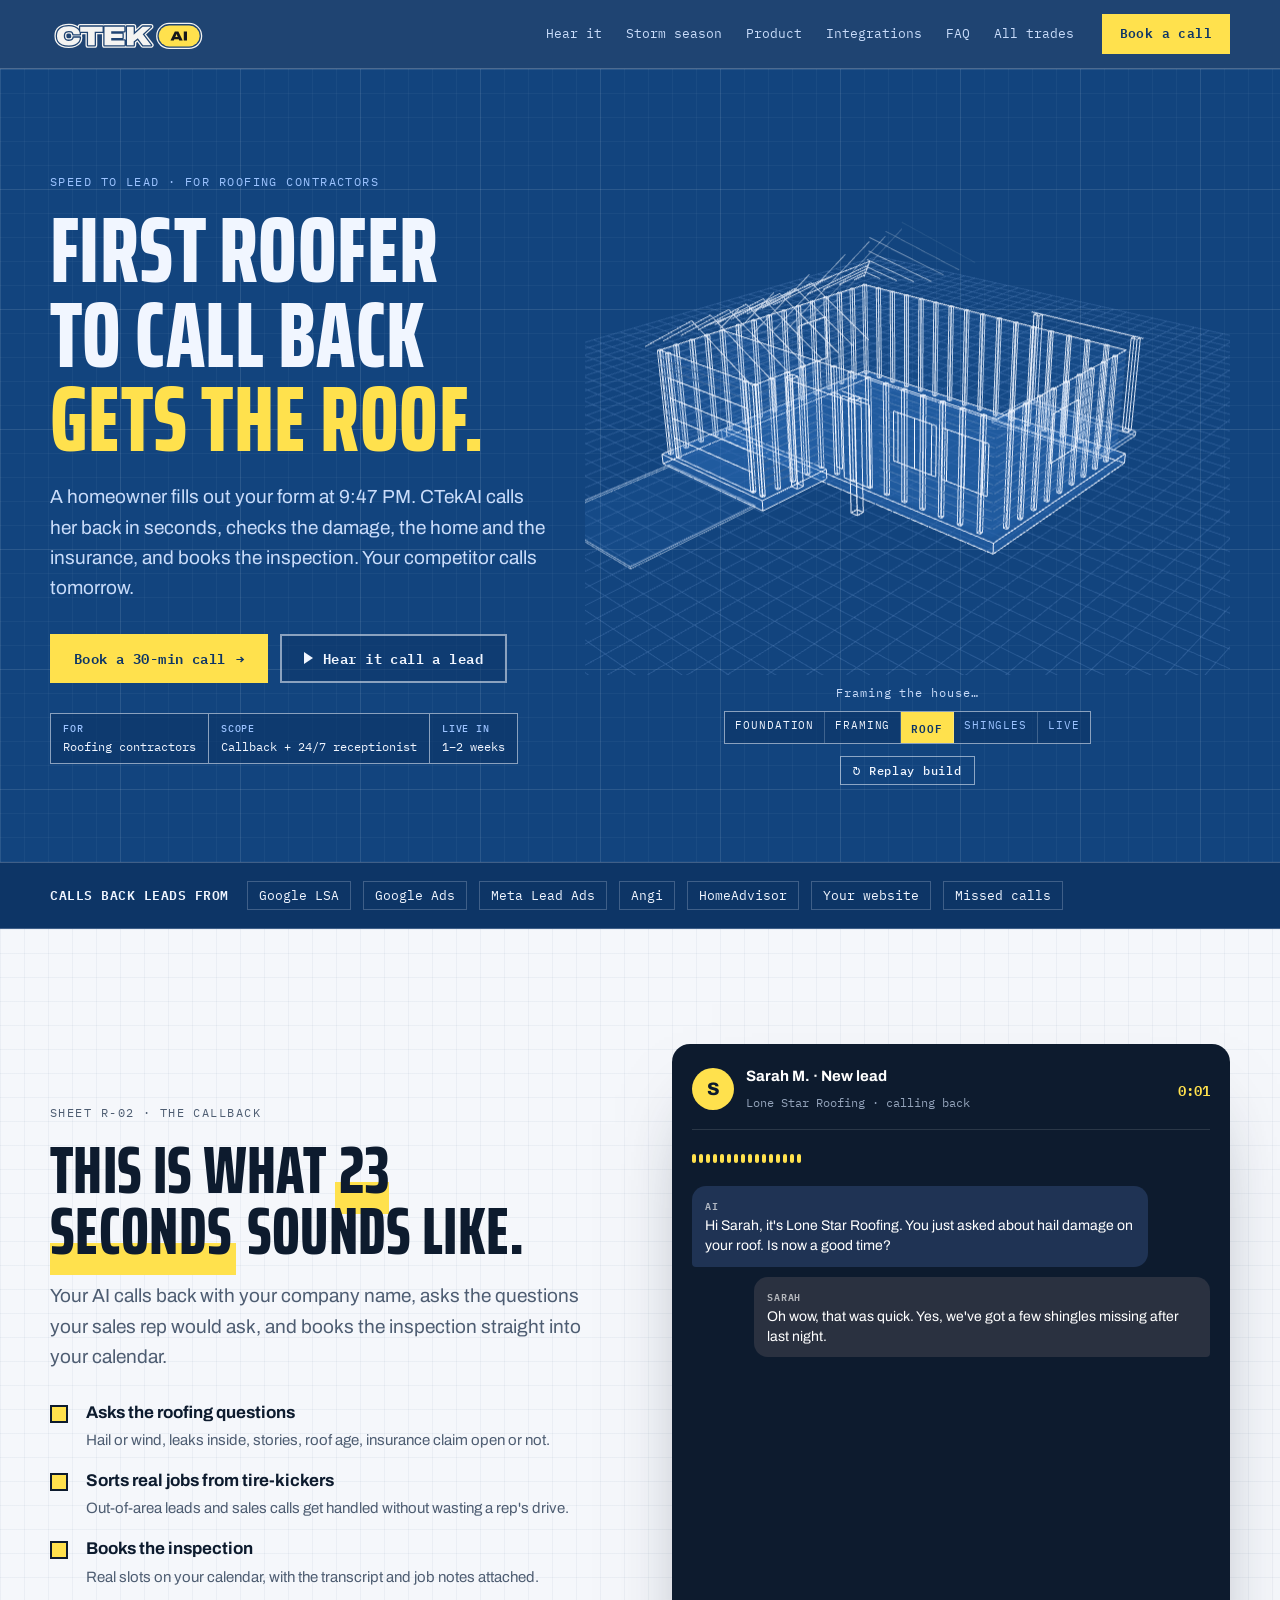
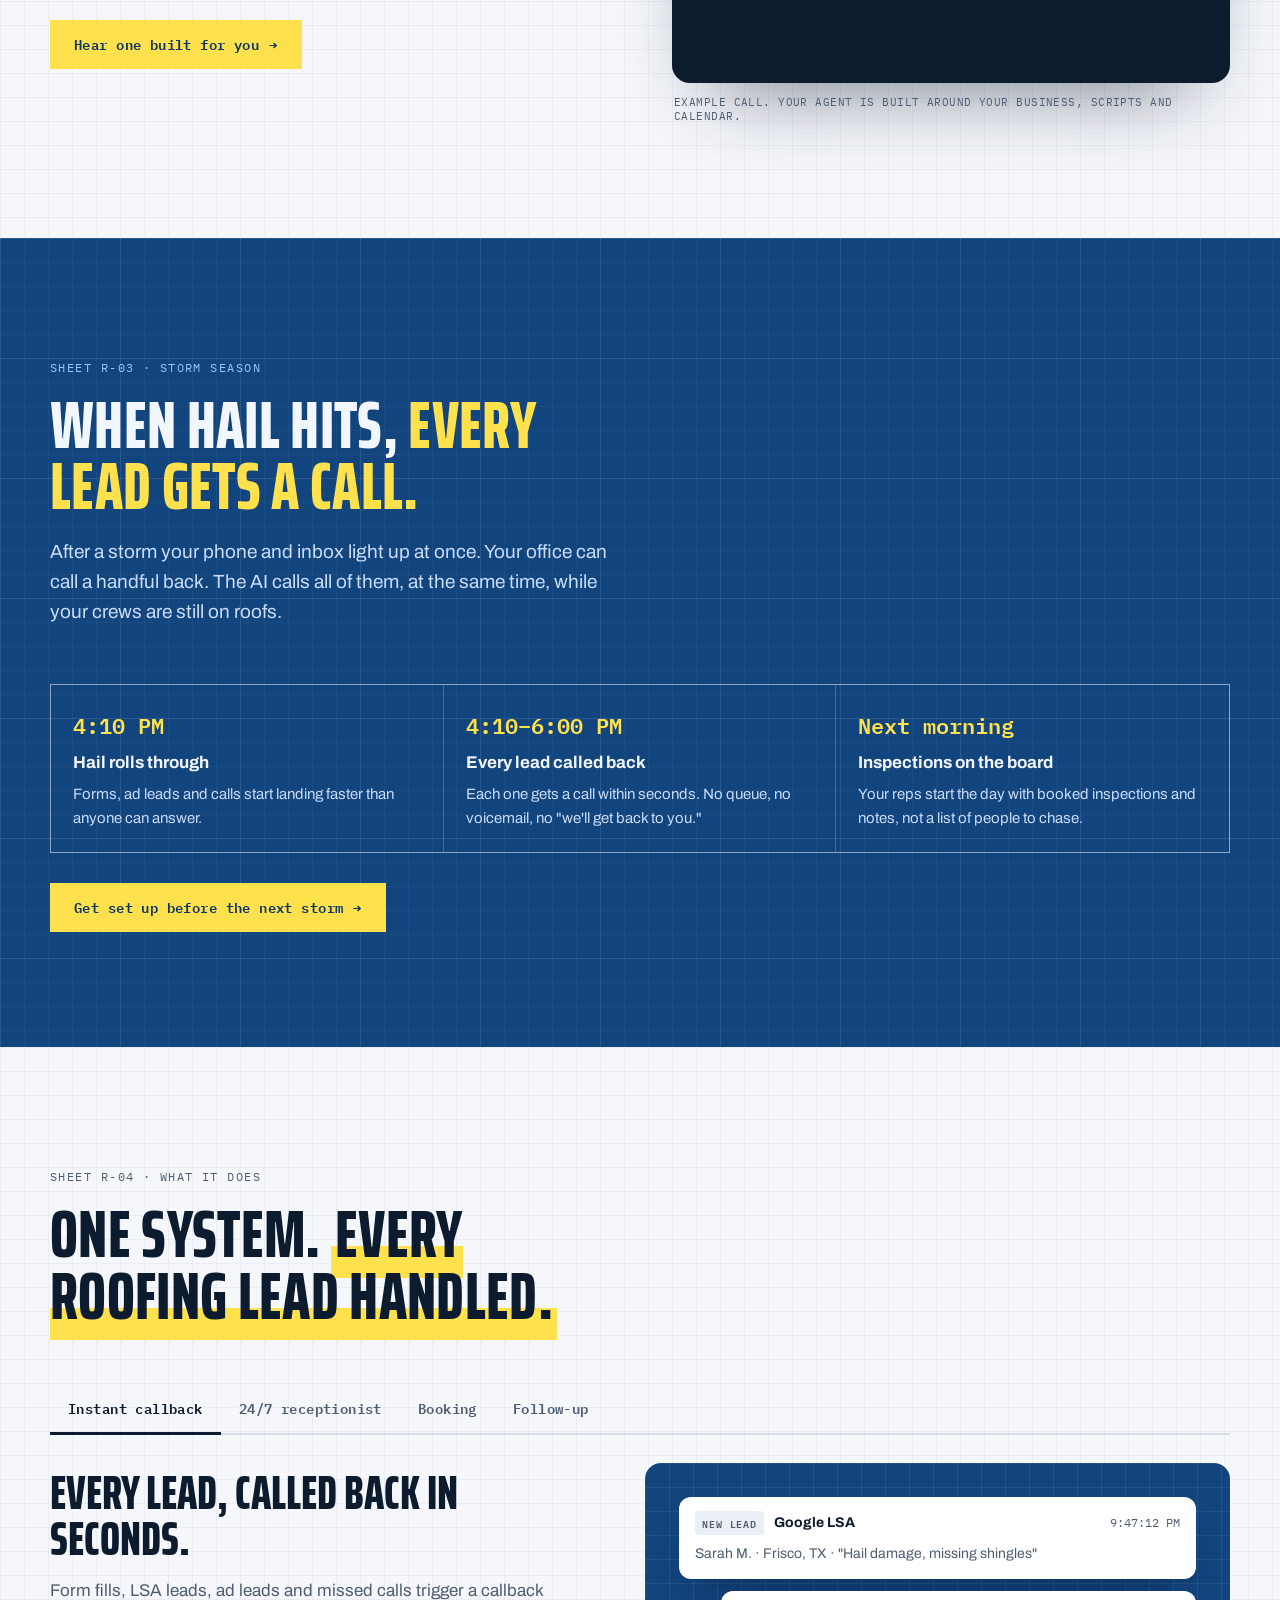
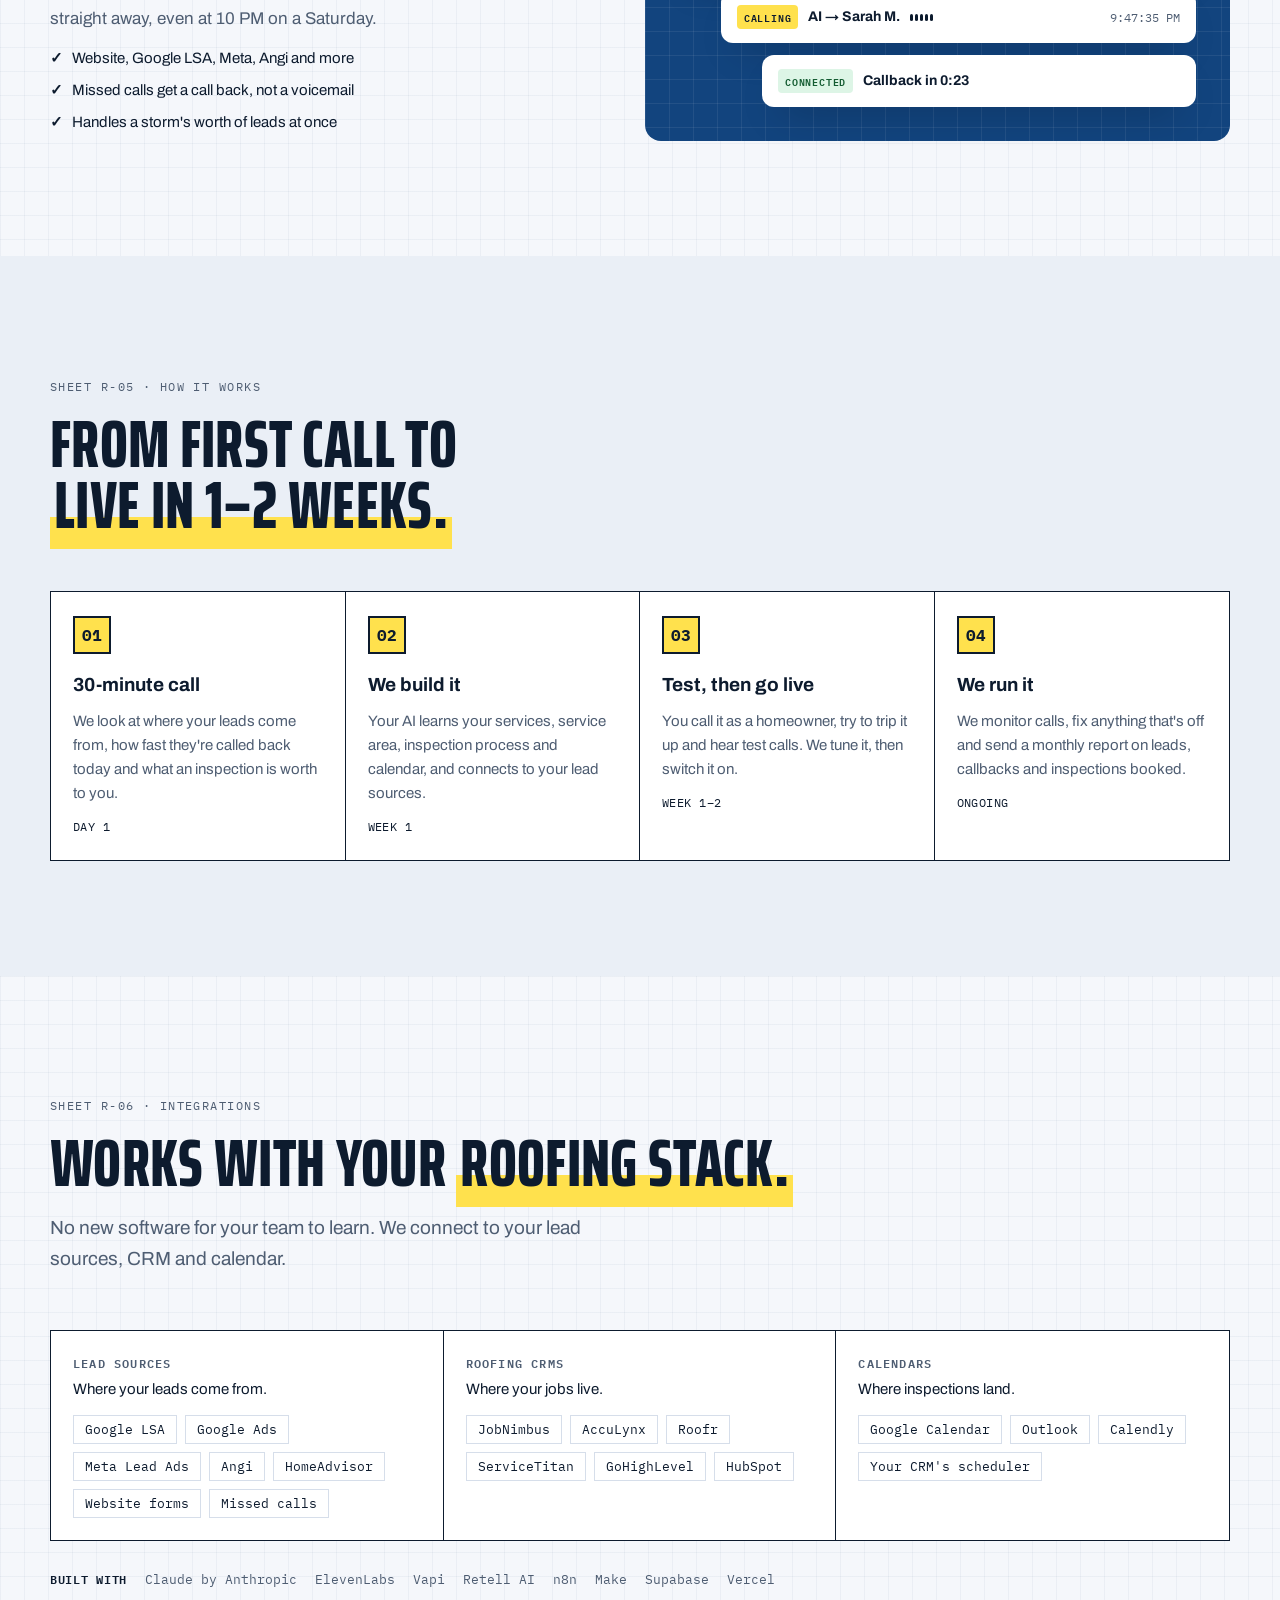
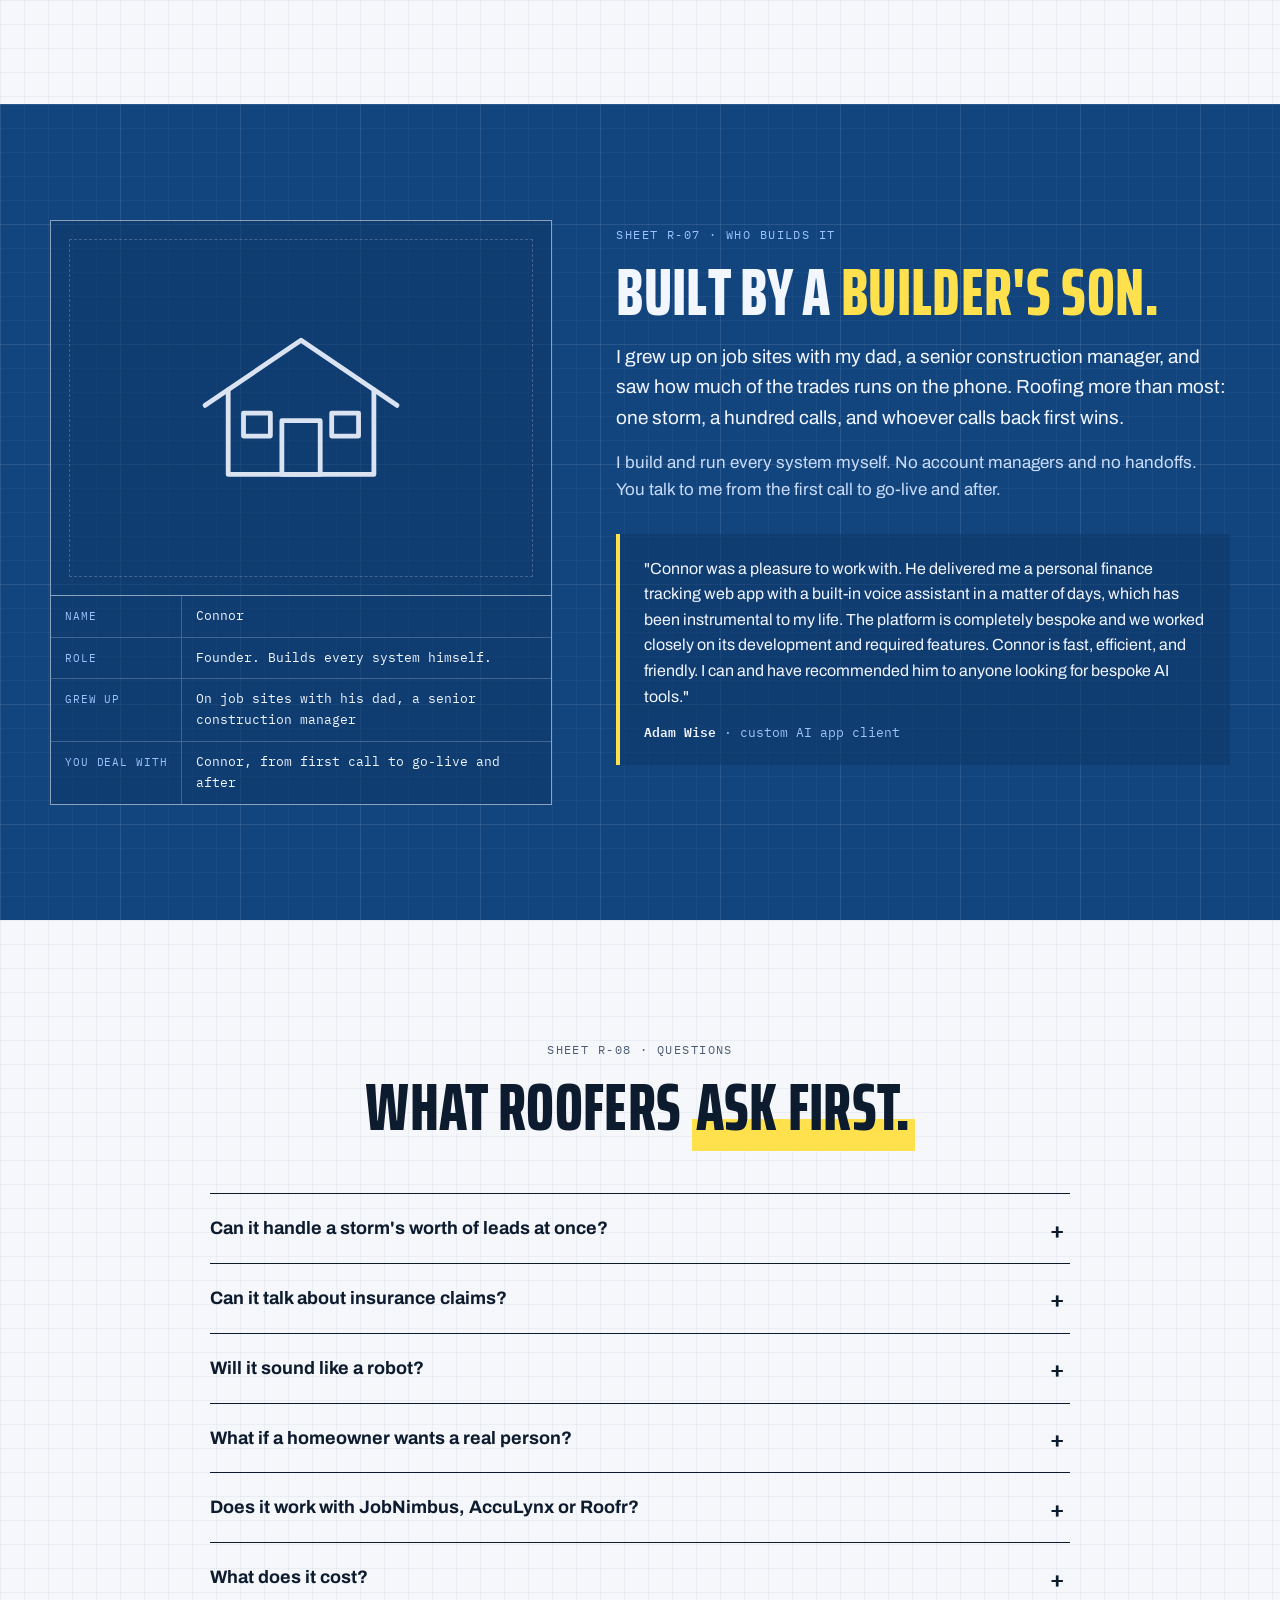
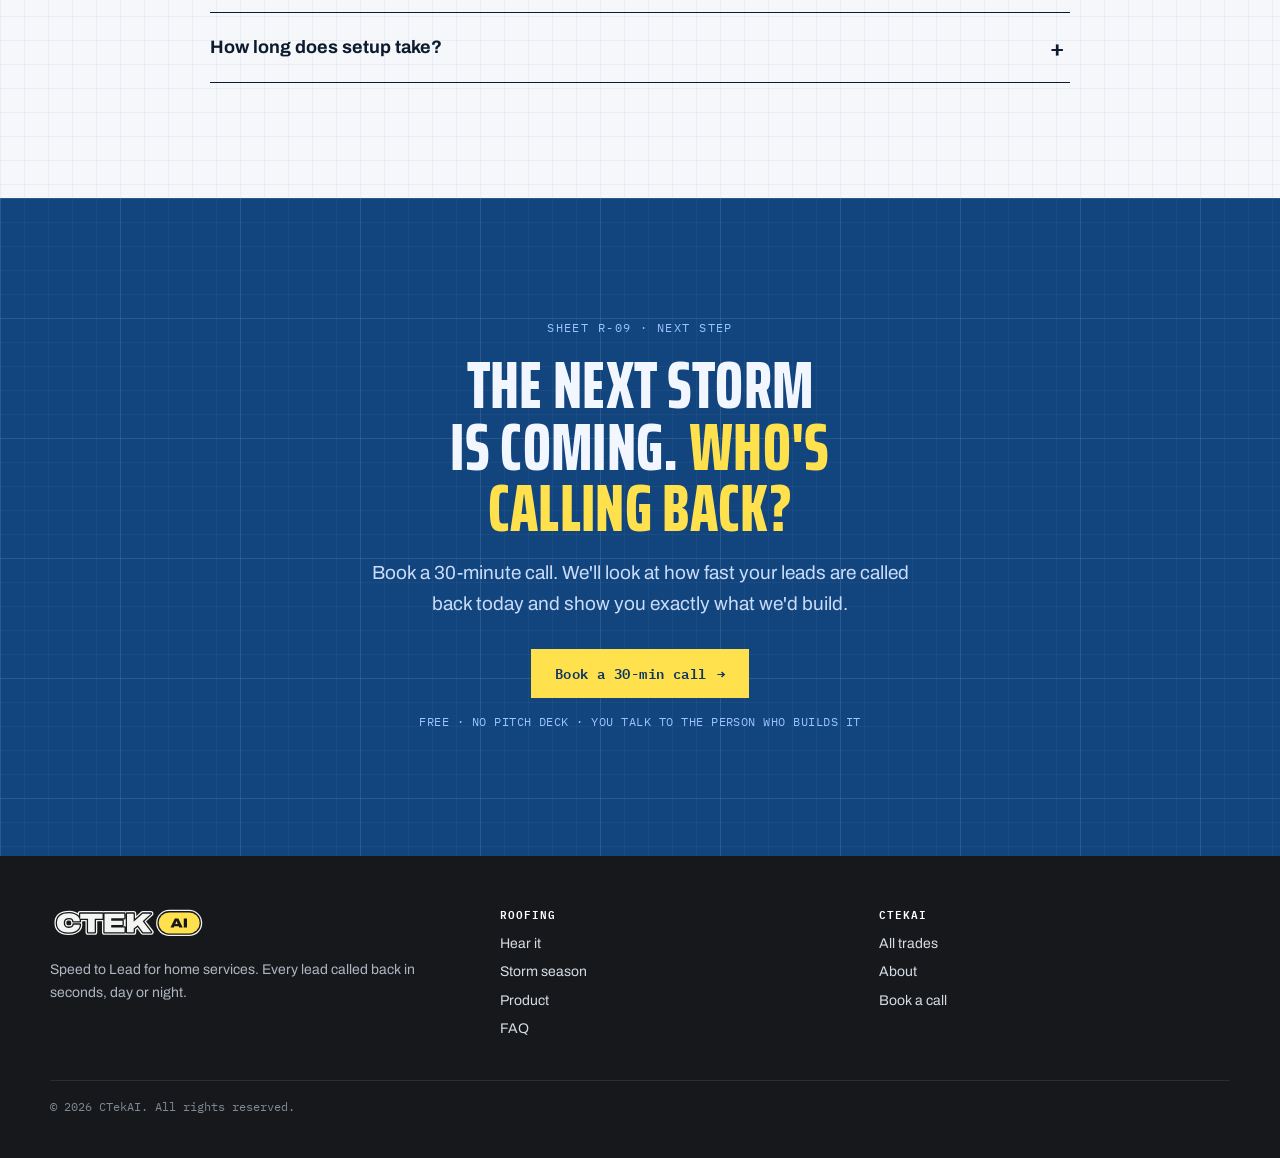
==== roofing.html @ ca9b5c29 "feat: rebrand site with blueprint design, 3D hero and roofing page - New blueprint brand: Sticker St" ====
<!doctype html>
<html lang="en">
<head>
  <meta charset="utf-8">
  <meta name="viewport" content="width=device-width, initial-scale=1, viewport-fit=cover">
  <title>CTekAI for Roofers · Every Roofing Lead Called Back in Seconds</title>
  <meta name="description" content="Storm leads go cold fast. CTekAI calls every roofing lead back in seconds, day or night, qualifies the job and books the inspection. Done-for-you AI for roofing contractors.">
  <link rel="canonical" href="https://www.ctekai.com/roofing">
  <meta name="theme-color" content="#0D3566">

  <meta property="og:type" content="website">
  <meta property="og:site_name" content="CTekAI">
  <meta property="og:title" content="CTekAI for Roofers · First to call back gets the roof">
  <meta property="og:description" content="Every roofing lead called back in seconds. Day or night.">
  <meta property="og:url" content="https://www.ctekai.com/roofing">
  <meta property="og:image" content="https://www.ctekai.com/assets/img/og-image.png">
  <meta property="og:image:width" content="1200">
  <meta property="og:image:height" content="630">
  <meta name="twitter:card" content="summary_large_image">

  <link rel="icon" href="/favicon.ico" sizes="any">
  <link rel="icon" href="/assets/icons/favicon.svg" type="image/svg+xml">
  <link rel="apple-touch-icon" href="/apple-touch-icon.png">
  <link rel="manifest" href="/site.webmanifest">

  <link rel="preconnect" href="https://fonts.googleapis.com">
  <link rel="preconnect" href="https://fonts.gstatic.com" crossorigin>
  <link rel="stylesheet" href="https://fonts.googleapis.com/css2?family=Archivo:wght@400;500;700&family=IBM+Plex+Mono:wght@400;500;600&family=Saira+Extra+Condensed:wght@700;800&display=swap">
  <link rel="stylesheet" href="/assets/css/site.css">
</head>
<body>
<a class="skip" href="#main">Skip to content</a>

<header class="nav">
  <div class="wrap">
    <a class="brand" href="/" aria-label="CTekAI home"><img src="/assets/img/logo-oneline-light.svg" alt="CTekAI" width="160" height="30"></a>
    <button class="nav-toggle" type="button" aria-expanded="false" aria-controls="navlinks">MENU</button>
    <ul class="nav-links" id="navlinks">
      <li><a href="#hear">Hear it</a></li>
      <li><a href="#storm">Storm season</a></li>
      <li><a href="#product">Product</a></li>
      <li><a href="#integrations">Integrations</a></li>
      <li><a href="#faq">FAQ</a></li>
      <li><a href="/">All trades</a></li>
      <li class="mobile-cta"><a href="https://calendly.com/connor-ctekai/30min" target="_blank" rel="noopener">Book a 30-min call</a></li>
    </ul>
    <a class="btn btn-primary nav-cta" href="https://calendly.com/connor-ctekai/30min" target="_blank" rel="noopener">Book a call</a>
  </div>
</header>

<main id="main">

  <!-- ============ HERO (locked to roofing) ============ -->
  <section class="hero bp" data-hero data-lock="roofing">
    <div class="wrap hero-grid">
      <div>
        <span class="eyebrow">Speed to Lead · for roofing contractors</span>
        <h1 class="h1">First roofer to call back <em>gets the roof.</em></h1>
        <p class="lede">A homeowner fills out your form at 9:47 PM. CTekAI calls her back in seconds, checks the damage, the home and the insurance, and books the inspection. Your competitor calls tomorrow.</p>
        <div class="ctas">
          <a class="btn btn-primary" href="https://calendly.com/connor-ctekai/30min" target="_blank" rel="noopener">Book a 30-min call <span class="arrow" aria-hidden="true">→</span></a>
          <a class="btn btn-ghost" href="#hear"><span class="play" aria-hidden="true"></span>Hear it call a lead</a>
        </div>
        <div class="titleblock"><div><b>FOR</b>Roofing contractors</div><div><b>SCOPE</b>Callback + 24/7 receptionist</div><div><b>LIVE IN</b>1–2 weeks</div></div>
      </div>

      <div id="stageWrap">
        <div class="stage" id="stage" aria-label="A house being framed and roofed, with an example roofing lead being called back and booked">
          <svg class="leaders" aria-hidden="true">
            <g id="L0" class="off"><line/><circle class="halo" r="10"/><circle r="5.5"/></g>
            <g id="L1" class="off"><line/><circle class="halo" r="10"/><circle r="5.5"/></g>
            <g id="L2" class="off"><line/><circle class="halo" r="10"/><circle r="5.5"/></g>
          </svg>
          <div class="callout c0 off" id="co0"><b>1 · LEAD IN</b><span class="txt">Hail damage form · 9:47 PM</span></div>
          <div class="callout c1 off" id="co1"><b>2 · AI CALLS BACK</b><span class="txt">in 0:00:23</span></div>
          <div class="callout c2 off" id="co2"><b>3 · BOOKED</b><span class="txt">Inspection Thu 9:00 AM</span></div>
        </div>
        <svg class="fallback" viewBox="0 0 600 400" fill="none" stroke="#F1F6FF" stroke-linecap="round" stroke-linejoin="round" aria-hidden="true">
          <line x1="20" y1="340" x2="580" y2="340" stroke-width="2"/>
          <rect x="60" y="230" width="190" height="110" stroke-width="2.5"/><polyline points="45,236 155,170 265,236" stroke-width="3"/>
          <rect x="80" y="262" width="150" height="78" stroke-width="2"/>
          <rect x="250" y="240" width="300" height="100" stroke-width="2.5"/><polyline points="230,244 330,175 470,175 570,244" stroke-width="3"/>
          <rect x="300" y="268" width="36" height="72" stroke-width="2"/><rect x="400" y="262" width="44" height="42" stroke-width="2"/><rect x="470" y="262" width="44" height="42" stroke-width="2"/>
        </svg>
        <p class="status" id="status" aria-live="polite"></p>
        <div class="progress" id="progress" aria-hidden="true"><span>FOUNDATION</span><span>FRAMING</span><span>ROOF</span><span>SHINGLES</span><span>LIVE</span></div>
        <button class="replay" id="replay" type="button">↻ Replay build</button>
      </div>
    </div>
  </section>

  <div class="sources" aria-label="Lead sources">
    <div class="wrap">
      <b>CALLS BACK LEADS FROM</b>
      <span class="chip">Google LSA</span><span class="chip">Google Ads</span><span class="chip">Meta Lead Ads</span><span class="chip">Angi</span><span class="chip">HomeAdvisor</span><span class="chip">Your website</span><span class="chip">Missed calls</span>
    </div>
  </div>

  <!-- ============ HEAR IT ============ -->
  <section class="band paper" id="hear">
    <div class="wrap hear-grid">
      <div>
        <span class="eyebrow">Sheet R-02 · The callback</span>
        <h2 class="h2">This is what <em>23 seconds</em> sounds like.</h2>
        <p class="lede">Your AI calls back with your company name, asks the questions your sales rep would ask, and books the inspection straight into your calendar.</p>
        <ul class="points">
          <li><div><b>Asks the roofing questions</b><span>Hail or wind, leaks inside, stories, roof age, insurance claim open or not.</span></div></li>
          <li><div><b>Sorts real jobs from tire-kickers</b><span>Out-of-area leads and sales calls get handled without wasting a rep's drive.</span></div></li>
          <li><div><b>Books the inspection</b><span>Real slots on your calendar, with the transcript and job notes attached.</span></div></li>
        </ul>
        <div class="ctas">
          <button class="btn btn-ghost audio-btn" type="button" data-audio-btn hidden><span class="play" aria-hidden="true"></span><span class="lbl">Play the recording</span></button>
          <a class="btn btn-primary" href="https://calendly.com/connor-ctekai/30min" target="_blank" rel="noopener">Hear one built for you <span class="arrow" aria-hidden="true">→</span></a>
        </div>
      </div>
      <div>
        <!-- To add the real demo recording: put the file at /assets/audio/demo-call.mp3 and add data-audio="/assets/audio/demo-call.mp3" to the div below. -->
        <div class="call-card" data-call>
          <div class="call-top">
            <span class="avatar" aria-hidden="true">S</span>
            <div><b>Sarah M. · New lead</b><small>Lone Star Roofing · calling back</small></div>
            <span class="timer">0:00</span>
          </div>
          <div class="wave" aria-hidden="true"><i></i><i style="animation-delay:.1s"></i><i style="animation-delay:.25s"></i><i style="animation-delay:.05s"></i><i style="animation-delay:.3s"></i><i style="animation-delay:.15s"></i><i style="animation-delay:.4s"></i><i style="animation-delay:.2s"></i><i style="animation-delay:.35s"></i><i style="animation-delay:.12s"></i><i style="animation-delay:.28s"></i><i style="animation-delay:.08s"></i><i style="animation-delay:.33s"></i><i style="animation-delay:.18s"></i><i style="animation-delay:.42s"></i><i style="animation-delay:.22s"></i></div>
          <div class="bubbles">
            <div class="bub ai"><small>AI</small>Hi Sarah, it's Lone Star Roofing. You just asked about hail damage on your roof. Is now a good time?</div>
            <div class="bub hu"><small>Sarah</small>Oh wow, that was quick. Yes, we've got a few shingles missing after last night.</div>
            <div class="bub ai"><small>AI</small>Sorry to hear that. Any water coming inside? And is it a one or two-story home?</div>
            <div class="bub hu"><small>Sarah</small>No leaks yet. Two-story, and we've already opened a claim.</div>
            <div class="bub ai"><small>AI</small>Good. I can get an inspector out Thursday at 9 AM or Friday at 1 PM. Which works?</div>
            <div class="bub done">✓ Inspection booked · Thu 9:00 AM · added to calendar</div>
          </div>
        </div>
        <p class="card-note">EXAMPLE CALL. YOUR AGENT IS BUILT AROUND YOUR BUSINESS, SCRIPTS AND CALENDAR.</p>
      </div>
    </div>
  </section>

  <!-- ============ STORM ============ -->
  <section class="band bp" id="storm">
    <div class="wrap">
      <div class="section-head">
        <span class="eyebrow">Sheet R-03 · Storm season</span>
        <h2 class="h2">When hail hits, <em>every lead gets a call.</em></h2>
        <p class="lede">After a storm your phone and inbox light up at once. Your office can call a handful back. The AI calls all of them, at the same time, while your crews are still on roofs.</p>
      </div>
      <div class="storm-grid">
        <div><span class="t">4:10 PM</span><h3>Hail rolls through</h3><p>Forms, ad leads and calls start landing faster than anyone can answer.</p></div>
        <div><span class="t">4:10–6:00 PM</span><h3>Every lead called back</h3><p>Each one gets a call within seconds. No queue, no voicemail, no "we'll get back to you."</p></div>
        <div><span class="t">Next morning</span><h3>Inspections on the board</h3><p>Your reps start the day with booked inspections and notes, not a list of people to chase.</p></div>
      </div>
      <div class="ctas"><a class="btn btn-primary" href="https://calendly.com/connor-ctekai/30min" target="_blank" rel="noopener">Get set up before the next storm <span class="arrow" aria-hidden="true">→</span></a></div>
    </div>
  </section>

  <!-- ============ PRODUCT ============ -->
  <section class="band paper" id="product">
    <div class="wrap" data-tabs>
      <div class="section-head">
        <span class="eyebrow">Sheet R-04 · What it does</span>
        <h2 class="h2">One system. <em>Every roofing lead handled.</em></h2>
      </div>
      <div class="ptabs" role="tablist" aria-label="What Speed to Lead does">
        <button role="tab" id="t-callback" aria-controls="p-callback" aria-selected="true">Instant callback<span class="bar"></span></button>
        <button role="tab" id="t-reception" aria-controls="p-reception" aria-selected="false" tabindex="-1">24/7 receptionist<span class="bar"></span></button>
        <button role="tab" id="t-booking" aria-controls="p-booking" aria-selected="false" tabindex="-1">Booking<span class="bar"></span></button>
        <button role="tab" id="t-follow" aria-controls="p-follow" aria-selected="false" tabindex="-1">Follow-up<span class="bar"></span></button>
      </div>

      <div class="ppanel" role="tabpanel" id="p-callback" aria-labelledby="t-callback">
        <div>
          <h3>Every lead, called back in seconds.</h3>
          <p>Form fills, LSA leads, ad leads and missed calls trigger a callback straight away, even at 10 PM on a Saturday.</p>
          <ul><li>Website, Google LSA, Meta, Angi and more</li><li>Missed calls get a call back, not a voicemail</li><li>Handles a storm's worth of leads at once</li></ul>
        </div>
        <div class="mock" aria-hidden="true">
          <div class="ui"><div class="row"><span class="tag">New lead</span><b>Google LSA</b><span class="meta">9:47:12 PM</span></div><p>Sarah M. · Frisco, TX · "Hail damage, missing shingles"</p></div>
          <div class="ui offset"><div class="row"><span class="tag y">Calling</span><b>AI → Sarah M.</b><span class="mini-wave"><i></i><i style="animation-delay:.2s"></i><i style="animation-delay:.4s"></i><i style="animation-delay:.1s"></i><i style="animation-delay:.3s"></i></span><span class="meta">9:47:35 PM</span></div></div>
          <div class="ui offset2"><div class="row"><span class="tag g">Connected</span><b>Callback in 0:23</b></div></div>
        </div>
      </div>

      <div class="ppanel" role="tabpanel" id="p-reception" aria-labelledby="t-reception" hidden>
        <div>
          <h3>Answers every call, day or night.</h3>
          <p>Inbound calls get picked up on the first ring. Active leaks get flagged, insurance questions get answered and sales calls get screened out.</p>
          <ul><li>Answers with your company name</li><li>Knows your services, area and process</li><li>Transfers emergencies or texts you the details</li></ul>
        </div>
        <div class="mock" aria-hidden="true">
          <div class="ui"><div class="row"><span class="tag">Inbound call</span><b>(214) 555-0148</b><span class="meta">2:13 AM</span></div><p>"Water's coming through the ceiling in the upstairs bedroom."</p></div>
          <div class="ui offset"><div class="row"><span class="tag y">Flagged</span><b>Active leak · Plano</b></div><p>Owner notified by text. Tarp crew on call.</p></div>
          <div class="ui offset2"><div class="row"><span class="tag">Filtered</span><b>Lead-gen sales call</b><span class="meta">2:41 AM</span></div></div>
        </div>
      </div>

      <div class="ppanel" role="tabpanel" id="p-booking" aria-labelledby="t-booking" hidden>
        <div>
          <h3>Inspections booked, not chased.</h3>
          <p>The AI offers real open slots for your reps, books the inspection and sends the homeowner a confirmation.</p>
          <ul><li>Google Calendar, Outlook or your CRM</li><li>Respects your service area and rep availability</li><li>Damage, home and insurance notes on every booking</li></ul>
        </div>
        <div class="mock" aria-hidden="true">
          <div class="ui"><div class="row"><b>Inspections this week</b><span class="meta">Rep: Jake</span></div>
            <div class="cal"><span>Mon</span><span>Tue</span><span>Wed</span><span>Thu</span><span>Fri</span>
              <i class="busy"></i><i></i><i class="busy"></i><i class="new"></i><i></i>
              <i></i><i class="busy"></i><i></i><i class="busy"></i><i class="busy"></i>
              <i class="busy"></i><i></i><i></i><i></i><i class="busy"></i></div></div>
          <div class="ui offset"><div class="row"><span class="tag y">Booked</span><b>Thu 9:00 AM · Inspection</b></div><p>Sarah M. · 2-story · hail · claim open</p></div>
        </div>
      </div>

      <div class="ppanel" role="tabpanel" id="p-follow" aria-labelledby="t-follow" hidden>
        <div>
          <h3>Follow-up that actually happens.</h3>
          <p>No-answers get a text and another call. Inspections get reminders. Estimates that go quiet get a nudge until they sign or say no.</p>
          <ul><li>Call and text follow-up sequences</li><li>Inspection reminders cut no-shows</li><li>Estimate follow-up on every open quote</li></ul>
        </div>
        <div class="mock" aria-hidden="true">
          <div class="ui"><div class="row"><span class="tag">Text</span><b>To Sarah M.</b><span class="meta">Wed 6:00 PM</span></div><p>"Hi Sarah, confirming your roof inspection tomorrow at 9 AM. Reply C to confirm or R to reschedule."</p></div>
          <div class="ui offset"><div class="row"><span class="tag g">Reply</span><b>C</b><span class="meta">Wed 6:04 PM</span></div></div>
          <div class="ui offset2"><div class="row"><span class="tag">Day 3</span><b>Estimate follow-up</b></div><p>"Any questions on the estimate? Happy to walk you through it."</p></div>
        </div>
      </div>
    </div>
  </section>

  <!-- ============ HOW IT WORKS ============ -->
  <section class="band paper-2" id="how">
    <div class="wrap">
      <div class="section-head">
        <span class="eyebrow">Sheet R-05 · How it works</span>
        <h2 class="h2">From first call to <em>live in 1–2 weeks.</em></h2>
      </div>
      <ol class="steps">
        <li><span class="num">01</span><h3>30-minute call</h3><p>We look at where your leads come from, how fast they're called back today and what an inspection is worth to you.</p><span class="when">DAY 1</span></li>
        <li><span class="num">02</span><h3>We build it</h3><p>Your AI learns your services, service area, inspection process and calendar, and connects to your lead sources.</p><span class="when">WEEK 1</span></li>
        <li><span class="num">03</span><h3>Test, then go live</h3><p>You call it as a homeowner, try to trip it up and hear test calls. We tune it, then switch it on.</p><span class="when">WEEK 1–2</span></li>
        <li><span class="num">04</span><h3>We run it</h3><p>We monitor calls, fix anything that's off and send a monthly report on leads, callbacks and inspections booked.</p><span class="when">ONGOING</span></li>
      </ol>
    </div>
  </section>

  <!-- ============ INTEGRATIONS ============ -->
  <section class="band paper" id="integrations">
    <div class="wrap">
      <div class="section-head">
        <span class="eyebrow">Sheet R-06 · Integrations</span>
        <h2 class="h2">Works with your <em>roofing stack.</em></h2>
        <p class="lede">No new software for your team to learn. We connect to your lead sources, CRM and calendar.</p>
      </div>
      <div class="int-grid">
        <div class="int-col"><h3>Lead sources</h3><p>Where your leads come from.</p><div class="chips"><span class="chip">Google LSA</span><span class="chip">Google Ads</span><span class="chip">Meta Lead Ads</span><span class="chip">Angi</span><span class="chip">HomeAdvisor</span><span class="chip">Website forms</span><span class="chip">Missed calls</span></div></div>
        <div class="int-col"><h3>Roofing CRMs</h3><p>Where your jobs live.</p><div class="chips"><span class="chip">JobNimbus</span><span class="chip">AccuLynx</span><span class="chip">Roofr</span><span class="chip">ServiceTitan</span><span class="chip">GoHighLevel</span><span class="chip">HubSpot</span></div></div>
        <div class="int-col"><h3>Calendars</h3><p>Where inspections land.</p><div class="chips"><span class="chip">Google Calendar</span><span class="chip">Outlook</span><span class="chip">Calendly</span><span class="chip">Your CRM's scheduler</span></div></div>
      </div>
      <div class="built"><b>Built with</b><span>Claude by Anthropic</span><span>ElevenLabs</span><span>Vapi</span><span>Retell AI</span><span>n8n</span><span>Make</span><span>Supabase</span><span>Vercel</span></div>
    </div>
  </section>

  <!-- ============ ABOUT (short) ============ -->
  <section class="band bp" id="about">
    <div class="wrap about-grid">
      <div class="sheet">
        <div class="photo empty" aria-hidden="true">
          <svg viewBox="0 0 120 90" fill="none" stroke="#F1F6FF" stroke-width="2.5" stroke-linejoin="round" stroke-linecap="round"><polyline points="10,44 60,10 110,44"/><polyline points="22,36 22,80 98,80 98,36"/><rect x="50" y="52" width="20" height="28"/><rect x="30" y="48" width="14" height="12"/><rect x="76" y="48" width="14" height="12"/></svg>
        </div>
        <dl>
          <dt>Name</dt><dd>Connor</dd>
          <dt>Role</dt><dd>Founder. Builds every system himself.</dd>
          <dt>Grew up</dt><dd>On job sites with his dad, a senior construction manager</dd>
          <dt>You deal with</dt><dd>Connor, from first call to go-live and after</dd>
        </dl>
      </div>
      <div class="story">
        <span class="eyebrow">Sheet R-07 · Who builds it</span>
        <h2 class="h2">Built by a <em>builder's son.</em></h2>
        <p>I grew up on job sites with my dad, a senior construction manager, and saw how much of the trades runs on the phone. Roofing more than most: one storm, a hundred calls, and whoever calls back first wins.</p>
        <p>I build and run every system myself. No account managers and no handoffs. You talk to me from the first call to go-live and after.</p>
        <figure class="quote">
          <blockquote>"Connor was a pleasure to work with. He delivered me a personal finance tracking web app with a built-in voice assistant in a matter of days, which has been instrumental to my life. The platform is completely bespoke and we worked closely on its development and required features. Connor is fast, efficient, and friendly. I can and have recommended him to anyone looking for bespoke AI tools."</blockquote>
          <figcaption><b>Adam Wise</b> · custom AI app client</figcaption>
        </figure>
      </div>
    </div>
  </section>

  <!-- ============ FAQ ============ -->
  <section class="band paper" id="faq">
    <div class="wrap">
      <div class="section-head center">
        <span class="eyebrow">Sheet R-08 · Questions</span>
        <h2 class="h2">What roofers <em>ask first.</em></h2>
      </div>
      <div class="faq">
        <details><summary>Can it handle a storm's worth of leads at once?</summary><div class="a"><p>Yes. It doesn't queue calls like a person does. Every lead gets called back within seconds, whether one comes in or fifty.</p></div></details>
        <details><summary>Can it talk about insurance claims?</summary><div class="a"><p>It asks whether a claim is open and notes the details for your rep. It won't give advice on coverage. We set exactly what it should and shouldn't say together.</p></div></details>
        <details><summary>Will it sound like a robot?</summary><div class="a"><p>No. It uses natural, human-sounding voices and talks like a good office manager. You pick the voice and hear test calls before anything goes live.</p></div></details>
        <details><summary>What if a homeowner wants a real person?</summary><div class="a"><p>It can transfer the call to you or a rep, or take a message and text you the details instantly. Active leaks can always go straight to a person.</p></div></details>
        <details><summary>Does it work with JobNimbus, AccuLynx or Roofr?</summary><div class="a"><p>Yes. Leads, notes and bookings can go straight into your CRM. If you're on something else, ask on the call. We can usually connect it.</p></div></details>
        <details><summary>What does it cost?</summary><div class="a"><p>A one-off build fee and an optional monthly care plan for monitoring, tuning and support. You get a fixed quote on your call. No long-term contract.</p></div></details>
        <details><summary>How long does setup take?</summary><div class="a"><p>Usually 1–2 weeks from our first call to live. Ideally before your next storm.</p></div></details>
      </div>
    </div>
  </section>

  <!-- ============ FINAL CTA ============ -->
  <section class="band bp final">
    <div class="wrap">
      <span class="eyebrow">Sheet R-09 · Next step</span>
      <h2 class="h2">The next storm is coming. <em>Who's calling back?</em></h2>
      <p class="lede">Book a 30-minute call. We'll look at how fast your leads are called back today and show you exactly what we'd build.</p>
      <div class="ctas"><a class="btn btn-primary" href="https://calendly.com/connor-ctekai/30min" target="_blank" rel="noopener">Book a 30-min call <span class="arrow" aria-hidden="true">→</span></a></div>
      <p class="fine">FREE · NO PITCH DECK · YOU TALK TO THE PERSON WHO BUILDS IT</p>
    </div>
  </section>
</main>

<footer class="footer">
  <div class="wrap">
    <div>
      <img src="/assets/img/logo-oneline-light.svg" alt="CTekAI" width="180" height="34">
      <p>Speed to Lead for home services. Every lead called back in seconds, day or night.</p>
    </div>
    <div>
      <h4>Roofing</h4>
      <ul><li><a href="#hear">Hear it</a></li><li><a href="#storm">Storm season</a></li><li><a href="#product">Product</a></li><li><a href="#faq">FAQ</a></li></ul>
    </div>
    <div>
      <h4>CTekAI</h4>
      <ul><li><a href="/">All trades</a></li><li><a href="/#about">About</a></li><li><a href="https://calendly.com/connor-ctekai/30min" target="_blank" rel="noopener">Book a call</a></li></ul>
    </div>
    <p class="legal">© <span data-year>2026</span> CTekAI. All rights reserved.</p>
  </div>
</footer>

<script src="/assets/vendor/three.min.js" defer></script>
<script src="/assets/js/hero3d.js" defer></script>
<script src="/assets/js/site.js" defer></script>
</body>
</html>
---- assets/css/site.css ----
/* CTekAI site styles.
   Blueprint brand: blueprint-blue sections with a drafting grid, light "paper" sections for reading,
   yellow for anything the AI does. Saira Extra Condensed headlines, Archivo body, IBM Plex Mono labels. */

:root {
  --bp: #12447E;
  --bp-deep: #0D3566;
  --bp-ink: #F1F6FF;
  --bp-soft: #C9DCFA;
  --bp-label: #9CC3FF;
  --bp-line: rgba(241, 246, 255, .55);
  --bp-line-soft: rgba(241, 246, 255, .22);
  --hi: #FFE14D;
  --hi-deep: #E3B800;
  --navy: #0D1B2E;
  --charcoal: #16181B;
  --paper: #F5F7FB;
  --paper-2: #EAEFF6;
  --paper-line: #D6DEEA;
  --muted: #4E5D72;

  --display: "Saira Extra Condensed", "Arial Narrow", Impact, sans-serif;
  --body: "Archivo", "Helvetica Neue", Arial, sans-serif;
  --mono: "IBM Plex Mono", ui-monospace, Menlo, monospace;

  --gutter: max(20px, env(safe-area-inset-left, 0px));
  --gutter-r: max(20px, env(safe-area-inset-right, 0px));
  --max: 1220px;
  color-scheme: light;
}

* { box-sizing: border-box; }
html { scroll-behavior: smooth; -webkit-text-size-adjust: 100%; }
body { margin: 0; background: var(--paper); color: var(--navy); font-family: var(--body); font-size: 17px; line-height: 1.6; -webkit-font-smoothing: antialiased; }
img, svg { max-width: 100%; }
a { color: inherit; }
:focus-visible { outline: 3px solid var(--hi); outline-offset: 3px; }
.skip { position: absolute; left: -9999px; top: 0; background: var(--hi); color: var(--navy); padding: 10px 14px; z-index: 100; font-weight: 700; }
.skip:focus { left: 12px; top: 12px; }

.wrap { max-width: var(--max); margin: 0 auto; padding-left: var(--gutter); padding-right: var(--gutter-r); }
section { scroll-margin-top: 76px; }

/* ---------- section themes ---------- */
.bp {
  background-color: var(--bp); color: var(--bp-ink);
  background-image:
    linear-gradient(rgba(255,255,255,.07) 1px, transparent 1px), linear-gradient(90deg, rgba(255,255,255,.07) 1px, transparent 1px),
    linear-gradient(rgba(255,255,255,.035) 1px, transparent 1px), linear-gradient(90deg, rgba(255,255,255,.035) 1px, transparent 1px);
  background-size: 120px 120px, 120px 120px, 24px 24px, 24px 24px;
}
.paper {
  background-color: var(--paper);
  background-image: linear-gradient(rgba(13,53,102,.045) 1px, transparent 1px), linear-gradient(90deg, rgba(13,53,102,.045) 1px, transparent 1px);
  background-size: 24px 24px;
}
.paper-2 { background: var(--paper-2); }
.band { padding-block: clamp(64px, 9vw, 120px); }

/* ---------- type ---------- */
.eyebrow { display: inline-block; font-family: var(--mono); font-size: 12px; letter-spacing: .12em; text-transform: uppercase; color: var(--muted); }
.bp .eyebrow { color: var(--bp-label); }
.h1, .h2 { font-family: var(--display); font-weight: 800; text-transform: uppercase; line-height: .92; letter-spacing: .005em; margin: 14px 0 20px; text-wrap: balance; }
.h1 { font-size: clamp(54px, 7.2vw, 96px); }
.h2 { font-size: clamp(40px, 5.2vw, 68px); }
.h1 em, .h2 em { font-style: normal; color: var(--hi); }
.paper .h2 em, .paper-2 .h2 em { color: var(--navy); background: linear-gradient(transparent 62%, var(--hi) 62%, var(--hi) 92%, transparent 92%); padding: 0 .06em; }
.lede { font-size: clamp(17px, 1.6vw, 19px); max-width: 52ch; margin: 0; color: var(--muted); }
.bp .lede { color: var(--bp-soft); }
.section-head { max-width: 760px; margin-bottom: clamp(36px, 5vw, 56px); }
.section-head.center { margin-inline: auto; text-align: center; }
.section-head.center .lede { margin-inline: auto; }

/* ---------- buttons ---------- */
.btn { display: inline-flex; align-items: center; gap: 10px; font-family: var(--mono); font-weight: 600; font-size: 14px; letter-spacing: .03em; text-decoration: none; padding: 14px 22px; border: 2px solid transparent; cursor: pointer; line-height: 1.2; transition: transform .15s, background .15s; }
.btn:hover { transform: translateY(-1px); }
.btn-primary { background: var(--hi); color: var(--bp-deep); }
.btn-primary:hover { background: #FFE96F; }
.btn-ghost { color: var(--bp-ink); border-color: var(--bp-line); background: rgba(13,53,102,.5); }
.paper .btn-ghost, .paper-2 .btn-ghost { color: var(--navy); border-color: var(--navy); background: transparent; }
.btn .arrow { transition: transform .15s; }
.btn:hover .arrow { transform: translateX(3px); }
.play { width: 0; height: 0; border-left: 9px solid currentColor; border-top: 6px solid transparent; border-bottom: 6px solid transparent; }
.ctas { display: flex; flex-wrap: wrap; gap: 12px; margin-top: 30px; }

/* ---------- nav ---------- */
.nav { position: sticky; top: 0; z-index: 50; background: rgba(13,53,102,.92); backdrop-filter: blur(10px); -webkit-backdrop-filter: blur(10px); border-bottom: 1px solid var(--bp-line-soft); padding-top: env(safe-area-inset-top, 0px); }
.nav .wrap { display: flex; align-items: center; gap: 28px; height: 68px; }
.nav .brand { display: flex; align-items: center; flex: none; }
.nav .brand img { height: 34px; width: auto; display: block; }
.nav-links { display: flex; gap: 24px; margin: 0 0 0 auto; padding: 0; list-style: none; font-family: var(--mono); font-size: 13px; }
.nav-links a { color: var(--bp-soft); text-decoration: none; }
.nav-links a:hover { color: var(--bp-ink); }
.nav .btn { padding: 10px 16px; font-size: 13px; }
.nav-toggle { display: none; margin-left: auto; background: none; border: 1.5px solid var(--bp-line); color: var(--bp-ink); font: 600 12px var(--mono); padding: 9px 12px; letter-spacing: .08em; cursor: pointer; }
@media (max-width: 960px) {
  .nav-toggle { display: inline-block; }
  .nav .nav-cta { display: none; }
  .nav-links { display: none; position: absolute; left: 0; right: 0; top: 100%; flex-direction: column; gap: 0; background: var(--bp-deep); border-bottom: 1px solid var(--bp-line-soft); padding: 8px var(--gutter-r) 16px var(--gutter); }
  .nav-links a { display: block; padding: 12px 0; border-bottom: 1px solid var(--bp-line-soft); font-size: 15px; }
  .nav.open .nav-links { display: flex; }
  .nav-links .mobile-cta { display: block; margin-top: 14px; }
  .nav-links .mobile-cta a { border: 0; text-align: center; background: var(--hi); color: var(--bp-deep); padding: 14px; font-weight: 600; }
}
@media (min-width: 961px) { .nav-links .mobile-cta { display: none; } }

/* ---------- hero ---------- */
.hero { overflow: hidden; }
.hero-grid { display: grid; grid-template-columns: .92fr 1.18fr; gap: 32px; align-items: center; padding-block: clamp(40px, 6vw, 84px) clamp(48px, 6vw, 84px); }
.hero-grid > * { min-width: 0; }
@media (max-width: 960px) { .hero-grid { grid-template-columns: 1fr; } }
.titleblock { margin-top: 30px; display: grid; grid-template-columns: repeat(3, auto); width: max-content; max-width: 100%; border: 1.5px solid var(--bp-line); font-family: var(--mono); font-size: 12px; background: rgba(13,53,102,.6); }
.titleblock div { padding: 7px 12px; border-right: 1.5px solid var(--bp-line); }
.titleblock div:last-child { border-right: 0; }
.titleblock b { display: block; color: var(--bp-label); font-weight: 500; font-size: 10px; letter-spacing: .08em; }
@media (max-width: 520px) { .titleblock { grid-template-columns: 1fr; width: 100%; } .titleblock div { border-right: 0; border-bottom: 1.5px solid var(--bp-line); } .titleblock div:last-child { border-bottom: 0; } }

.trades-cap { text-align: center; font: 500 11px var(--mono); color: var(--bp-label); margin: 0 0 6px; letter-spacing: .1em; }
.trades { display: flex; flex-wrap: wrap; justify-content: center; border: 1.5px solid var(--bp-line); width: max-content; max-width: 100%; margin: 0 auto 10px; background: rgba(13,53,102,.7); position: relative; z-index: 2; }
.trades button { font: 600 12px var(--mono); letter-spacing: .06em; text-transform: uppercase; color: var(--bp-soft); background: transparent; border: 0; border-right: 1.5px solid var(--bp-line-soft); padding: 9px 12px; cursor: pointer; }
.trades button:last-child { border-right: 0; }
.trades button[aria-pressed="true"] { background: var(--hi); color: var(--bp-deep); }
[data-lock] .trades, [data-lock] .trades-cap { display: none; }

.stage { position: relative; width: 100%; aspect-ratio: 1 / .82; min-height: 340px; }
.stage canvas { position: absolute; inset: 0; width: 100% !important; height: 100% !important; display: block; }
.leaders { position: absolute; inset: 0; width: 100%; height: 100%; pointer-events: none; z-index: 2; overflow: visible; }
.leaders line { stroke: rgba(241,246,255,.85); stroke-width: 1.5; stroke-dasharray: 4 4; }
.leaders circle { fill: var(--hi); }
.leaders circle.halo { fill: rgba(255,225,77,.25); }
.callout { position: absolute; z-index: 3; background: var(--bp); border: 1.5px solid rgba(241,246,255,.85); padding: 6px 10px; font: 12px/1.35 var(--mono); max-width: 46%; transition: opacity .4s; }
.callout b { display: block; color: var(--hi); font-weight: 600; letter-spacing: .04em; }
.callout.c0 { left: 0; top: 0; }
.callout.c1 { right: 0; top: 0; text-align: right; }
.callout.c2 { right: 0; bottom: 0; text-align: right; }
.leaders g, .callout { transition: opacity .4s; }
.off { opacity: 0; }
@media (max-width: 520px) { .callout { font-size: 10.5px; padding: 5px 7px; } }
.status { text-align: center; font: 12px var(--mono); letter-spacing: .08em; color: var(--bp-soft); margin: 10px 0 0; min-height: 1.5em; }
.status b { color: var(--hi); font-weight: 600; }
.progress { display: flex; flex-wrap: wrap; border: 1.5px solid var(--bp-line); width: max-content; max-width: 100%; margin: 8px auto 0; font: 11px var(--mono); letter-spacing: .08em; background: rgba(13,53,102,.6); }
.progress span { padding: 6px 10px; border-right: 1.5px solid var(--bp-line-soft); color: var(--bp-label); transition: background .3s, color .3s; }
.progress span:last-child { border-right: 0; }
.progress span.done { color: var(--bp-ink); }
.progress span.now { background: var(--hi); color: var(--bp-deep); font-weight: 600; }
@media (max-width: 520px) { .progress span { padding: 5px 7px; font-size: 10px; } .trades button { padding: 8px 9px; font-size: 11px; } }
.replay { display: block; margin: 12px auto 0; background: none; border: 1.5px solid var(--bp-line); color: var(--bp-ink); font: 500 12px var(--mono); padding: 6px 12px; cursor: pointer; letter-spacing: .06em; }
.fallback { display: none; width: 100%; }
.no3d .stage, .no3d .progress, .no3d .replay, .no3d .status { display: none; }
.no3d .fallback { display: block; }

/* ---------- sources strip ---------- */
.sources { background: var(--bp-deep); color: var(--bp-soft); border-top: 1px solid var(--bp-line-soft); border-bottom: 1px solid var(--bp-line-soft); }
.sources .wrap { display: flex; flex-wrap: wrap; align-items: center; gap: 10px 12px; padding-block: 18px; font: 13px var(--mono); }
.sources b { color: var(--bp-ink); font-weight: 600; margin-right: 6px; letter-spacing: .04em; }
.chip { display: inline-block; border: 1px solid var(--bp-line-soft); padding: 5px 11px; color: var(--bp-ink); font: 13px var(--mono); white-space: nowrap; }
.paper .chip, .paper-2 .chip { border-color: var(--paper-line); color: var(--navy); background: #fff; }

/* ---------- hear it ---------- */
.hear-grid { display: grid; grid-template-columns: 1fr 1fr; gap: clamp(28px, 5vw, 64px); align-items: center; }
.hear-grid > * { min-width: 0; }
@media (max-width: 900px) { .hear-grid { grid-template-columns: 1fr; } }
.points { list-style: none; margin: 26px 0 0; padding: 0; display: grid; gap: 14px; }
.points li { display: grid; grid-template-columns: 26px 1fr; gap: 10px; }
.points li::before { content: ""; width: 14px; height: 14px; margin-top: 6px; background: var(--hi); border: 2px solid var(--navy); }
.points b { display: block; }
.points span { color: var(--muted); font-size: 15px; }
.call-card { background: var(--navy); color: #fff; border-radius: 18px; padding: 20px; box-shadow: 0 40px 80px -40px rgba(13,27,46,.6); }
.call-top { display: flex; align-items: center; gap: 12px; padding-bottom: 14px; border-bottom: 1px solid rgba(255,255,255,.12); }
.call-top .avatar { width: 42px; height: 42px; border-radius: 50%; background: var(--hi); color: var(--navy); display: grid; place-items: center; font: 800 18px var(--body); flex: none; }
.call-top b { display: block; font-size: 15px; }
.call-top small { color: #93A3BA; font: 12px var(--mono); }
.call-top .timer { margin-left: auto; font: 600 14px var(--mono); color: var(--hi); font-variant-numeric: tabular-nums; }
.wave { display: flex; gap: 3px; align-items: center; height: 30px; margin: 14px 0 6px; }
.wave i { flex: 1; max-width: 4px; border-radius: 2px; background: var(--hi); height: 30%; animation: wv 1.1s ease-in-out infinite; }
@keyframes wv { 50% { height: 100%; } }
.bubbles { display: grid; gap: 10px; margin-top: 12px; }
.bub { font-size: 14px; line-height: 1.45; padding: 10px 13px; border-radius: 14px; max-width: 88%; transition: opacity .35s, transform .35s; }
.bub small { display: block; font: 600 10px var(--mono); letter-spacing: .08em; text-transform: uppercase; opacity: .65; margin-bottom: 2px; }
.bub.ai { background: #1F3354; justify-self: start; border-bottom-left-radius: 4px; }
.bub.hu { background: #2A3140; justify-self: end; border-bottom-right-radius: 4px; }
.bub.done { justify-self: stretch; max-width: none; background: rgba(255,225,77,.12); border: 1.5px solid var(--hi); color: var(--hi); font: 600 13px var(--mono); display: flex; gap: 10px; align-items: center; }
.js-anim .bub.hide { opacity: 0; transform: translateY(8px); }
.card-note { margin: 12px 2px 0; font: 11px var(--mono); color: var(--muted); letter-spacing: .04em; }
.audio-btn[hidden] { display: none !important; }

/* ---------- race (to scale) ---------- */
.race { display: grid; grid-template-columns: 1fr 1.1fr; gap: clamp(28px, 5vw, 64px); align-items: center; }
.race > * { min-width: 0; }
@media (max-width: 900px) { .race { grid-template-columns: 1fr; } }
.scale { border: 1.5px solid var(--bp-line); background: rgba(13,53,102,.55); padding: 22px; font-family: var(--mono); }
.scale h3 { margin: 0 0 18px; font-size: 12px; letter-spacing: .1em; color: var(--bp-label); font-weight: 500; }
.bar-row { display: grid; grid-template-columns: 1fr auto; gap: 6px 12px; align-items: end; margin-bottom: 18px; font-size: 14px; }
.bar-row .v { font-weight: 600; font-variant-numeric: tabular-nums; font-size: 22px; }
.bar-row .track { grid-column: 1 / -1; height: 16px; background: rgba(241,246,255,.1); position: relative; }
.bar-row .fill { position: absolute; inset: 0 auto 0 0; background: var(--bp-soft); }
.bar-row .fill.you { background: var(--hi); min-width: 3px; }
.bar-row.you .v { color: var(--hi); }
.scale .note { color: var(--bp-label); font-size: 12px; margin: 0; }

/* ---------- product tabs ---------- */
.ptabs { display: flex; flex-wrap: wrap; gap: 0; border-bottom: 2px solid var(--paper-line); margin-bottom: 28px; }
.ptabs button { font: 600 14px var(--mono); letter-spacing: .03em; background: none; border: 0; padding: 14px 18px; color: var(--muted); cursor: pointer; position: relative; }
.ptabs button[aria-selected="true"] { color: var(--navy); }
.ptabs button::after { content: ""; position: absolute; left: 0; right: 0; bottom: -2px; height: 3px; background: transparent; }
.ptabs button[aria-selected="true"]::after { background: var(--navy); }
.ptabs .bar { position: absolute; left: 0; bottom: -2px; height: 3px; background: var(--hi); width: 0; }
.ptabs button[aria-selected="true"] .bar { animation: fillbar 7s linear forwards; }
.ptabs.paused .bar { animation: none; width: 0; }
@keyframes fillbar { to { width: 100%; } }
.ppanel { display: grid; grid-template-columns: 1fr 1.1fr; gap: clamp(28px, 5vw, 64px); align-items: center; }
.ppanel > * { min-width: 0; }
.ppanel[hidden] { display: none; }
@media (max-width: 900px) { .ppanel { grid-template-columns: 1fr; } }
.ppanel h3 { font-family: var(--display); font-weight: 800; text-transform: uppercase; font-size: clamp(34px, 3.8vw, 48px); line-height: .95; margin: 0 0 16px; }
.ppanel p { color: var(--muted); margin: 0 0 14px; max-width: 50ch; }
.ppanel ul { margin: 0; padding-left: 0; list-style: none; display: grid; gap: 8px; font-size: 15px; }
.ppanel li { display: grid; grid-template-columns: 22px 1fr; }
.ppanel li::before { content: "✓"; font-weight: 800; color: var(--navy); }
.mock { background: var(--bp); border-radius: 16px; padding: clamp(18px, 3vw, 34px); color: var(--bp-ink);
  background-image: linear-gradient(rgba(255,255,255,.07) 1px, transparent 1px), linear-gradient(90deg, rgba(255,255,255,.07) 1px, transparent 1px); background-size: 24px 24px; display: grid; gap: 12px; }
.ui { background: #fff; color: var(--navy); border-radius: 12px; padding: 14px 16px; box-shadow: 0 18px 40px -20px rgba(0,0,0,.45); font-size: 14px; }
.ui .row { display: flex; align-items: center; gap: 10px; }
.ui .tag { font: 600 10px var(--mono); letter-spacing: .08em; text-transform: uppercase; padding: 3px 7px; border-radius: 4px; background: var(--paper-2); color: var(--muted); }
.ui .tag.y { background: var(--hi); color: var(--navy); }
.ui .tag.g { background: #DDF5E6; color: #145C32; }
.ui .meta { margin-left: auto; font: 12px var(--mono); color: var(--muted); font-variant-numeric: tabular-nums; }
.ui p { margin: 8px 0 0; color: var(--muted); font-size: 14px; }
.ui b { color: var(--navy); }
.ui.offset { margin-left: 8%; }
.ui.offset2 { margin-left: 16%; }
.ui .mini-wave { display: flex; gap: 2px; align-items: center; height: 18px; }
.ui .mini-wave i { width: 3px; border-radius: 2px; background: var(--navy); height: 40%; animation: wv 1s ease-in-out infinite; }
.cal { display: grid; grid-template-columns: repeat(5, 1fr); gap: 4px; margin-top: 10px; font: 11px var(--mono); }
.cal span { text-align: center; color: var(--muted); padding-bottom: 2px; }
.cal i { height: 22px; border-radius: 4px; background: var(--paper-2); }
.cal i.busy { background: #C9D5E6; }
.cal i.new { background: var(--hi); outline: 2px solid var(--navy); }

/* ---------- solutions ---------- */
.sol-grid { display: grid; grid-template-columns: 1.05fr 1fr; gap: 20px; align-items: stretch; }
.sol-grid > * { min-width: 0; }
@media (max-width: 960px) { .sol-grid { grid-template-columns: 1fr; } }
.flagship { position: relative; padding: clamp(24px, 3.4vw, 40px); border: 2px solid var(--bp-ink); background: rgba(13,53,102,.55); display: flex; flex-direction: column; }
.flagship .badge { align-self: flex-start; background: var(--hi); color: var(--bp-deep); font: 600 11px var(--mono); letter-spacing: .1em; text-transform: uppercase; padding: 5px 9px; }
.flagship h3 { font-family: var(--display); text-transform: uppercase; font-weight: 800; font-size: clamp(40px, 4.6vw, 60px); line-height: .92; margin: 16px 0 12px; }
.flagship p { color: var(--bp-soft); margin: 0 0 18px; }
.flagship ul { list-style: none; padding: 0; margin: 0 0 24px; display: grid; gap: 10px; }
.flagship li { display: grid; grid-template-columns: 24px 1fr; }
.flagship li::before { content: "✓"; color: var(--hi); font-weight: 800; }
.flagship .price { margin-top: auto; border-top: 1px dashed var(--bp-line); padding-top: 16px; font: 13px var(--mono); color: var(--bp-soft); }
.flagship .price b { color: var(--bp-ink); }
.stack { display: grid; grid-template-columns: 1fr 1fr; gap: 0; border: 1.5px solid var(--bp-line); }
.stack > * { min-width: 0; }
@media (max-width: 560px) { .stack { grid-template-columns: 1fr; } }
.stack-head { grid-column: 1 / -1; padding: 16px 18px; border-bottom: 1.5px solid var(--bp-line); font: 12px var(--mono); letter-spacing: .1em; color: var(--bp-label); text-transform: uppercase; }
.addon { padding: 18px; border-bottom: 1.5px solid var(--bp-line-soft); }
.addon:nth-child(even) { border-right: 1.5px solid var(--bp-line-soft); }
@media (max-width: 560px) { .addon:nth-child(even) { border-right: 0; } }
.addon h4 { margin: 0 0 6px; font-size: 16px; }
.addon p { margin: 0; color: var(--bp-soft); font-size: 14px; line-height: 1.5; }
.stack-foot { grid-column: 1 / -1; padding: 16px 18px; font-size: 14px; color: var(--bp-soft); }
.stack-foot a { color: var(--hi); }

/* ---------- steps ---------- */
.steps { list-style: none; margin: 0; padding: 0; display: grid; grid-template-columns: repeat(4, 1fr); border: 1.5px solid var(--navy); background: #fff; }
.steps > * { min-width: 0; }
@media (max-width: 960px) { .steps { grid-template-columns: 1fr 1fr; } }
@media (max-width: 560px) { .steps { grid-template-columns: 1fr; } }
.steps li { padding: 24px 22px 26px; border-right: 1.5px solid var(--navy); position: relative; }
.steps li:last-child { border-right: 0; }
@media (max-width: 960px) { .steps li:nth-child(2) { border-right: 0; } .steps li:nth-child(-n+2) { border-bottom: 1.5px solid var(--navy); } }
@media (max-width: 560px) { .steps li { border-right: 0; border-bottom: 1.5px solid var(--navy); } .steps li:last-child { border-bottom: 0; } }
.steps .num { display: inline-grid; place-items: center; width: 38px; height: 38px; background: var(--hi); border: 2px solid var(--navy); font: 700 16px var(--mono); margin-bottom: 16px; }
.steps h3 { margin: 0 0 8px; font-size: 19px; }
.steps p { margin: 0; color: var(--muted); font-size: 15px; }
.steps .when { display: block; margin-top: 14px; font: 12px var(--mono); color: var(--navy); letter-spacing: .04em; }

/* ---------- trades ---------- */
.trade-grid { display: grid; grid-template-columns: repeat(5, 1fr); gap: 14px; }
.trade-grid > * { min-width: 0; }
@media (max-width: 1100px) { .trade-grid { grid-template-columns: repeat(3, 1fr); } }
@media (max-width: 700px) { .trade-grid { grid-template-columns: 1fr 1fr; } }
@media (max-width: 440px) { .trade-grid { grid-template-columns: 1fr; } }
.trade { background: #fff; border: 1.5px solid var(--paper-line); padding: 20px 18px; display: flex; flex-direction: column; gap: 10px; text-decoration: none; color: var(--navy); }
.trade h3 { margin: 0; font-family: var(--display); text-transform: uppercase; font-size: 30px; line-height: 1; }
.trade .lead { font: 12.5px/1.5 var(--mono); color: var(--muted); border-left: 3px solid var(--hi); padding-left: 10px; }
.trade .go { margin-top: auto; font: 600 13px var(--mono); color: var(--navy); }
a.trade:hover { border-color: var(--navy); }

/* ---------- integrations ---------- */
.int-grid { display: grid; grid-template-columns: repeat(3, 1fr); gap: 0; border: 1.5px solid var(--navy); background: #fff; }
.int-grid > * { min-width: 0; }
@media (max-width: 900px) { .int-grid { grid-template-columns: 1fr; } }
.int-col { padding: 22px; border-right: 1.5px solid var(--navy); }
.int-col:last-child { border-right: 0; }
@media (max-width: 900px) { .int-col { border-right: 0; border-bottom: 1.5px solid var(--navy); } .int-col:last-child { border-bottom: 0; } }
.int-col h3 { margin: 0 0 4px; font: 600 12px var(--mono); letter-spacing: .1em; text-transform: uppercase; color: var(--muted); }
.int-col p { margin: 0 0 14px; font-size: 15px; }
.chips { display: flex; flex-wrap: wrap; gap: 8px; }
.built { margin-top: 28px; display: flex; flex-wrap: wrap; align-items: center; gap: 10px 18px; font: 13px var(--mono); color: var(--muted); }
.built b { color: var(--navy); font-weight: 600; letter-spacing: .06em; text-transform: uppercase; font-size: 12px; }
.built span { white-space: nowrap; }

/* ---------- about ---------- */
.about-grid { display: grid; grid-template-columns: .9fr 1.1fr; gap: clamp(28px, 5vw, 64px); align-items: start; }
.about-grid > * { min-width: 0; }
@media (max-width: 900px) { .about-grid { grid-template-columns: 1fr; } }
.sheet { border: 1.5px solid var(--bp-line); background: rgba(13,53,102,.55); font-family: var(--mono); }
.sheet .photo { aspect-ratio: 4 / 3; border-bottom: 1.5px solid var(--bp-line); display: grid; place-items: center; overflow: hidden; position: relative; }
.sheet .photo img { width: 100%; height: 100%; object-fit: cover; filter: grayscale(1) contrast(1.1); mix-blend-mode: screen; opacity: .9; }
.sheet .photo.empty::before { content: ""; position: absolute; inset: 18px; border: 1.5px dashed var(--bp-line-soft); }
.sheet .photo.empty svg { width: 46%; height: auto; opacity: .9; }
.sheet dl { margin: 0; display: grid; grid-template-columns: auto 1fr; }
.sheet dt, .sheet dd { margin: 0; padding: 10px 14px; border-bottom: 1.5px solid var(--bp-line-soft); font-size: 13px; }
.sheet dt { color: var(--bp-label); font-size: 11px; letter-spacing: .08em; text-transform: uppercase; border-right: 1.5px solid var(--bp-line-soft); padding-top: 12px; }
.sheet dd { color: var(--bp-ink); }
.sheet dl > :nth-last-child(-n+2) { border-bottom: 0; }
.story p { color: var(--bp-soft); margin: 0 0 16px; max-width: 60ch; }
.story p:first-of-type { font-size: 19px; color: var(--bp-ink); }
.quote { margin: 30px 0 0; padding: 22px 24px; border-left: 4px solid var(--hi); background: rgba(13,53,102,.55); }
.quote blockquote { margin: 0; font-size: 16px; color: var(--bp-ink); }
.quote figcaption { margin-top: 12px; font: 13px var(--mono); color: var(--bp-label); }
.quote figcaption b { color: var(--bp-ink); font-weight: 600; }

/* ---------- faq ---------- */
.faq { max-width: 860px; margin: 0 auto; border-top: 1.5px solid var(--navy); }
.faq details { border-bottom: 1.5px solid var(--navy); }
.faq summary { list-style: none; cursor: pointer; padding: 20px 44px 20px 0; font-weight: 700; font-size: 18px; position: relative; }
.faq summary::-webkit-details-marker { display: none; }
.faq summary::after { content: "+"; position: absolute; right: 6px; top: 50%; transform: translateY(-50%); font: 600 24px var(--mono); }
.faq details[open] summary::after { content: "–"; }
.faq .a { padding: 0 0 22px; color: var(--muted); max-width: 70ch; }
.faq .a p { margin: 0 0 10px; }

/* ---------- final cta ---------- */
.final { text-align: center; }
.final .h2 { max-width: 20ch; margin-inline: auto; }
.final .lede { margin-inline: auto; }
.final .ctas { justify-content: center; }
.final .fine { margin-top: 16px; font: 12px var(--mono); color: var(--bp-label); letter-spacing: .04em; }

/* ---------- storm (roofing page) ---------- */
.storm-grid { display: grid; grid-template-columns: repeat(3, 1fr); gap: 0; border: 1.5px solid var(--bp-line); }
.storm-grid > * { min-width: 0; }
@media (max-width: 900px) { .storm-grid { grid-template-columns: 1fr; } }
.storm-grid div { padding: 22px; border-right: 1.5px solid var(--bp-line-soft); }
.storm-grid div:last-child { border-right: 0; }
@media (max-width: 900px) { .storm-grid div { border-right: 0; border-bottom: 1.5px solid var(--bp-line-soft); } .storm-grid div:last-child { border-bottom: 0; } }
.storm-grid .t { font: 600 22px var(--mono); color: var(--hi); font-variant-numeric: tabular-nums; }
.storm-grid h3 { margin: 6px 0 6px; font-size: 17px; }
.storm-grid p { margin: 0; color: var(--bp-soft); font-size: 15px; }

/* ---------- footer ---------- */
.footer { background: var(--charcoal); color: #AEB6C2; padding-block: 48px calc(32px + env(safe-area-inset-bottom, 0px)); font-size: 14px; }
.footer .wrap { display: grid; grid-template-columns: 1.2fr 1fr 1fr; gap: 28px; }
.footer .wrap > * { min-width: 0; }
@media (max-width: 760px) { .footer .wrap { grid-template-columns: 1fr; } }
.footer img { height: 34px; width: auto; }
.footer h4 { margin: 0 0 10px; font: 600 11px var(--mono); letter-spacing: .1em; text-transform: uppercase; color: #fff; }
.footer ul { list-style: none; margin: 0; padding: 0; display: grid; gap: 6px; }
.footer a { color: #D6DCE4; text-decoration: none; }
.footer a:hover { color: var(--hi); }
.footer .legal { grid-column: 1 / -1; border-top: 1px solid #2A2E34; padding-top: 18px; font: 12px var(--mono); color: #7F8894; }

@media (prefers-reduced-motion: reduce) {
  html { scroll-behavior: auto; }
  .wave i, .ui .mini-wave i { animation: none; }
  .ptabs button[aria-selected="true"] .bar { animation: none; }
  .btn, .btn .arrow, .bub { transition: none; }
}
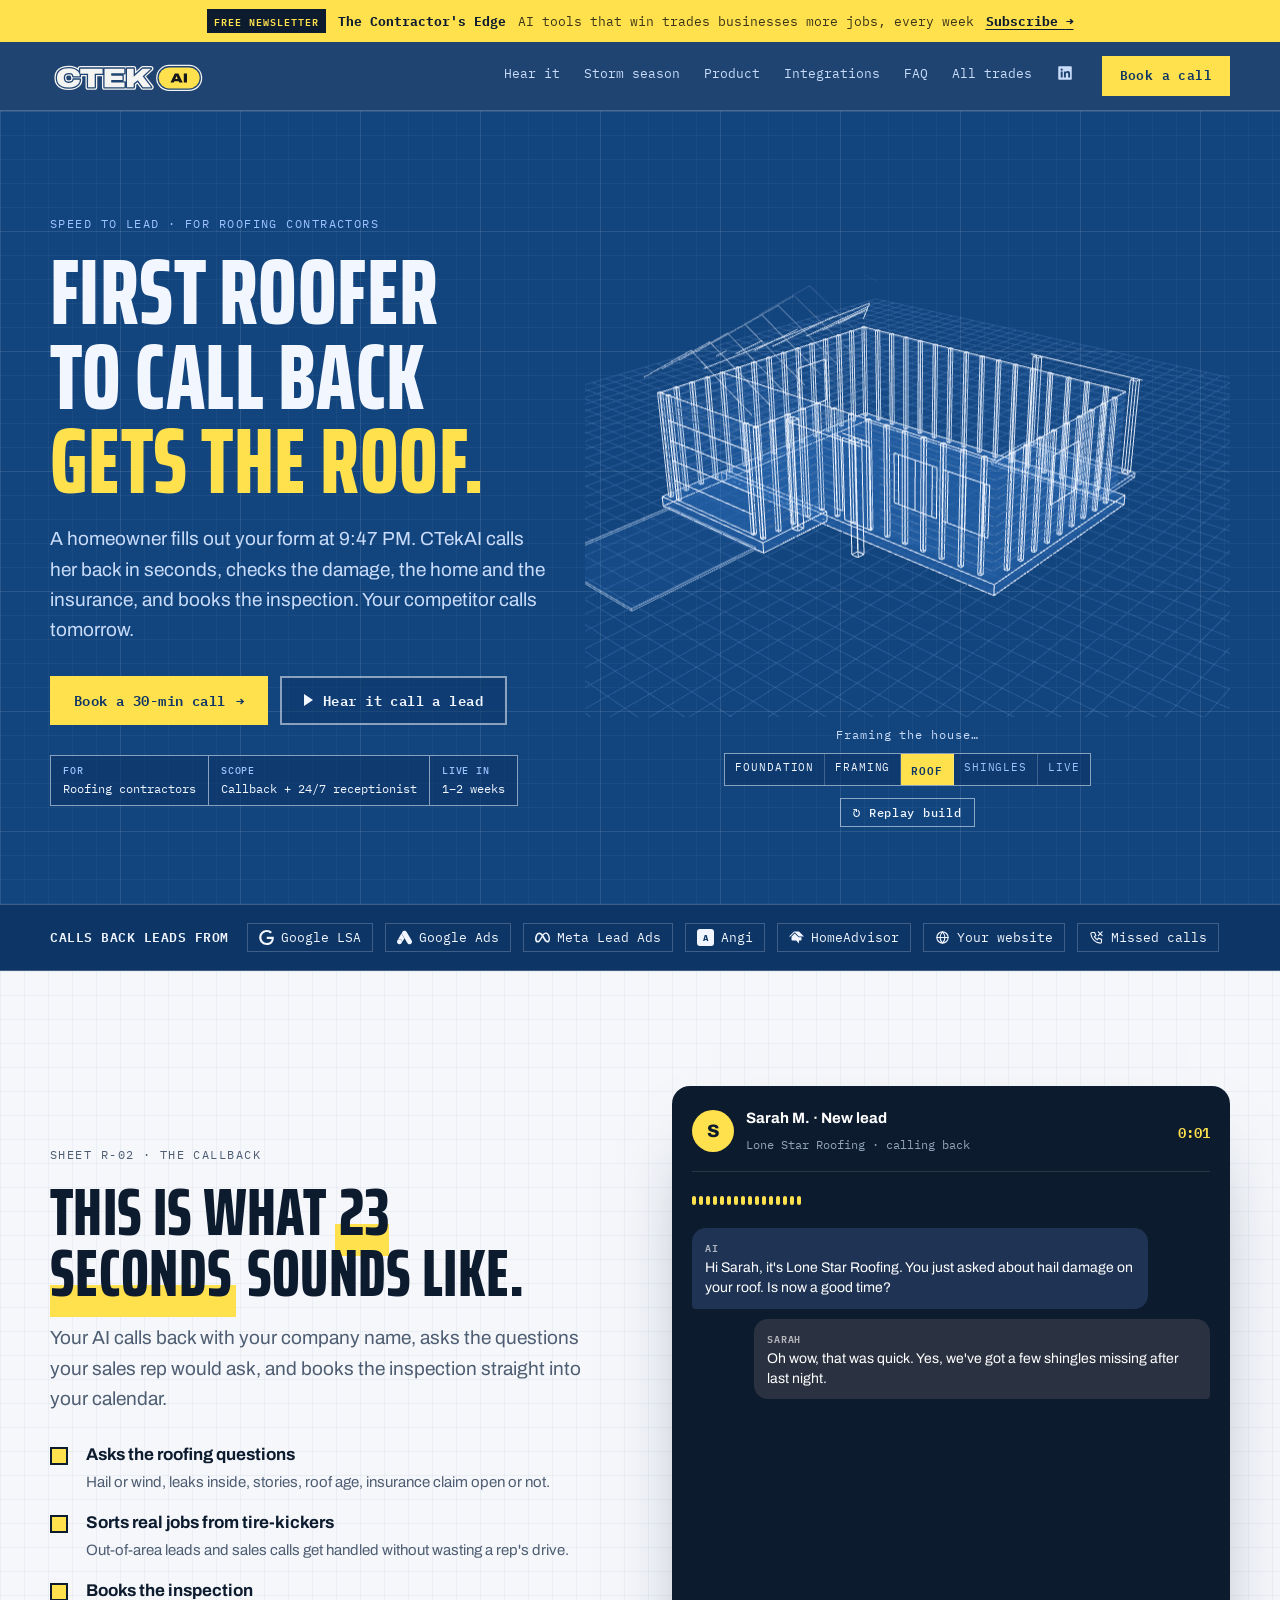
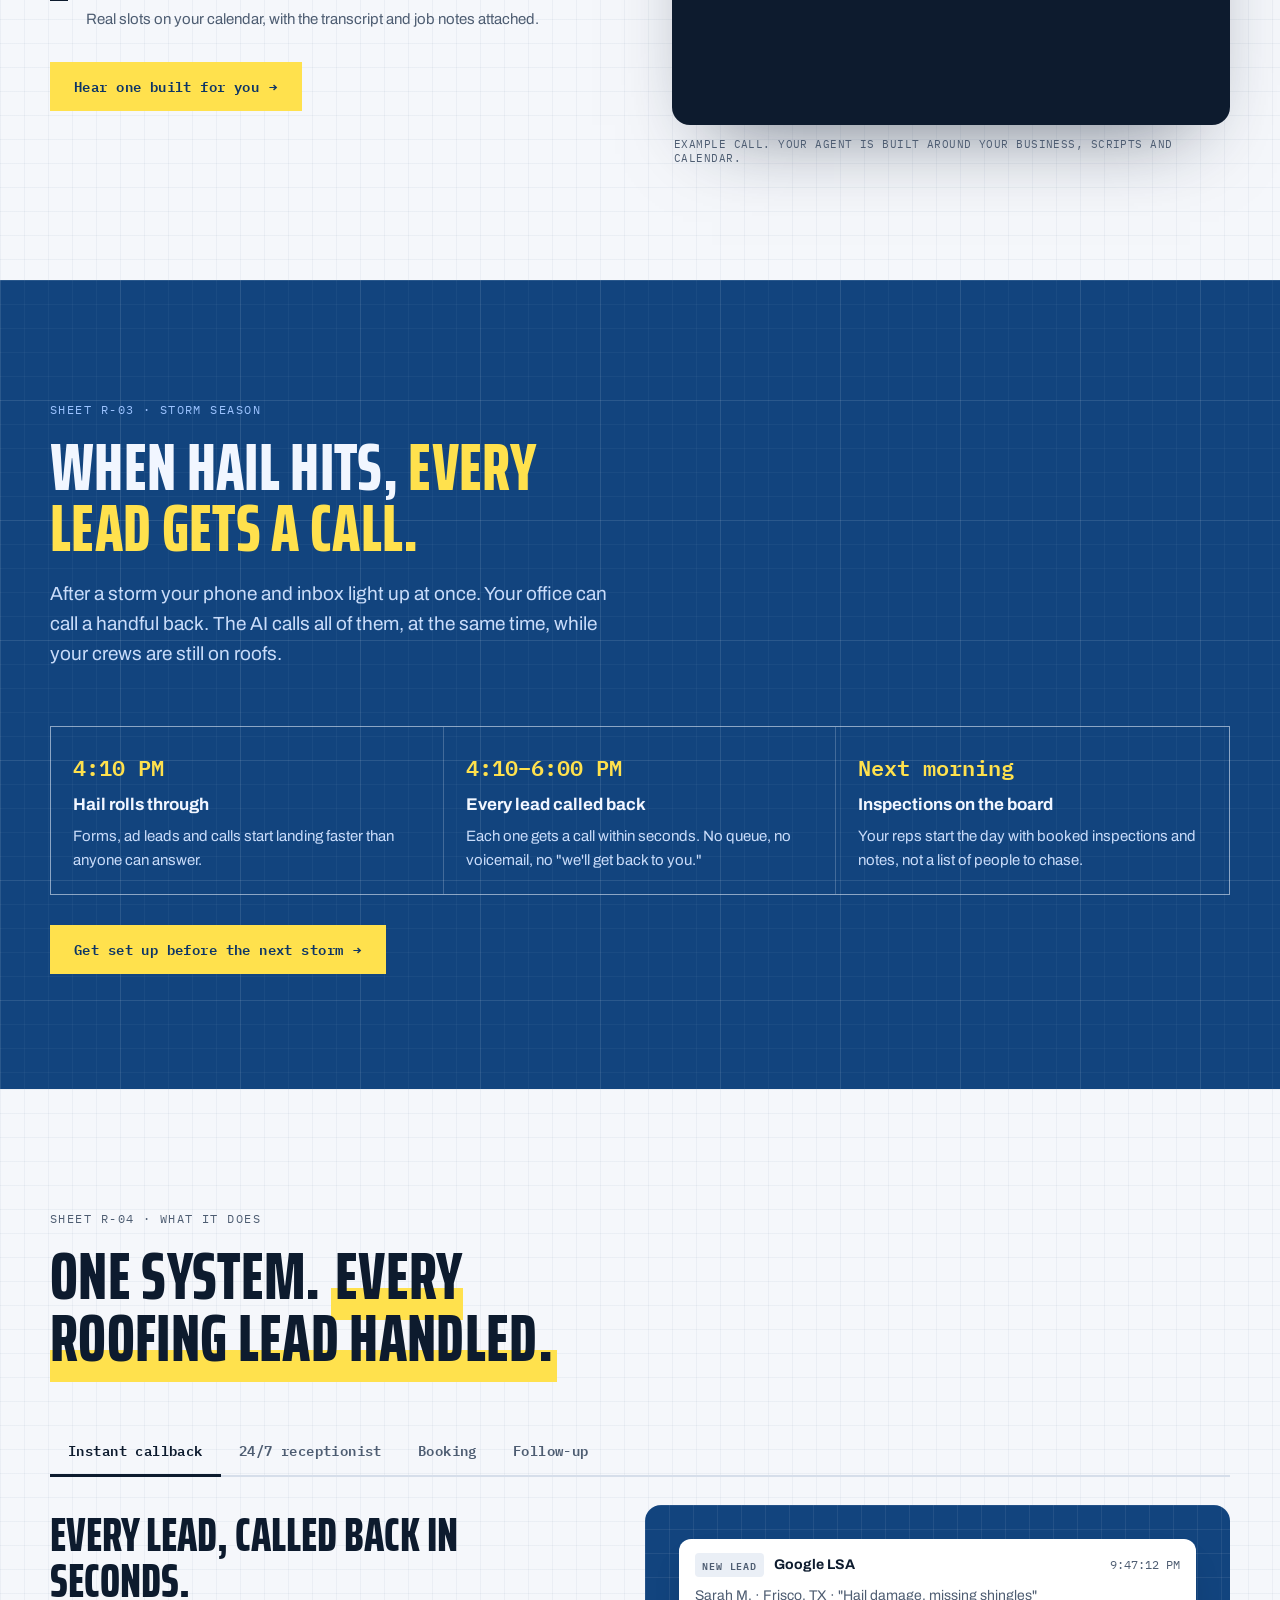
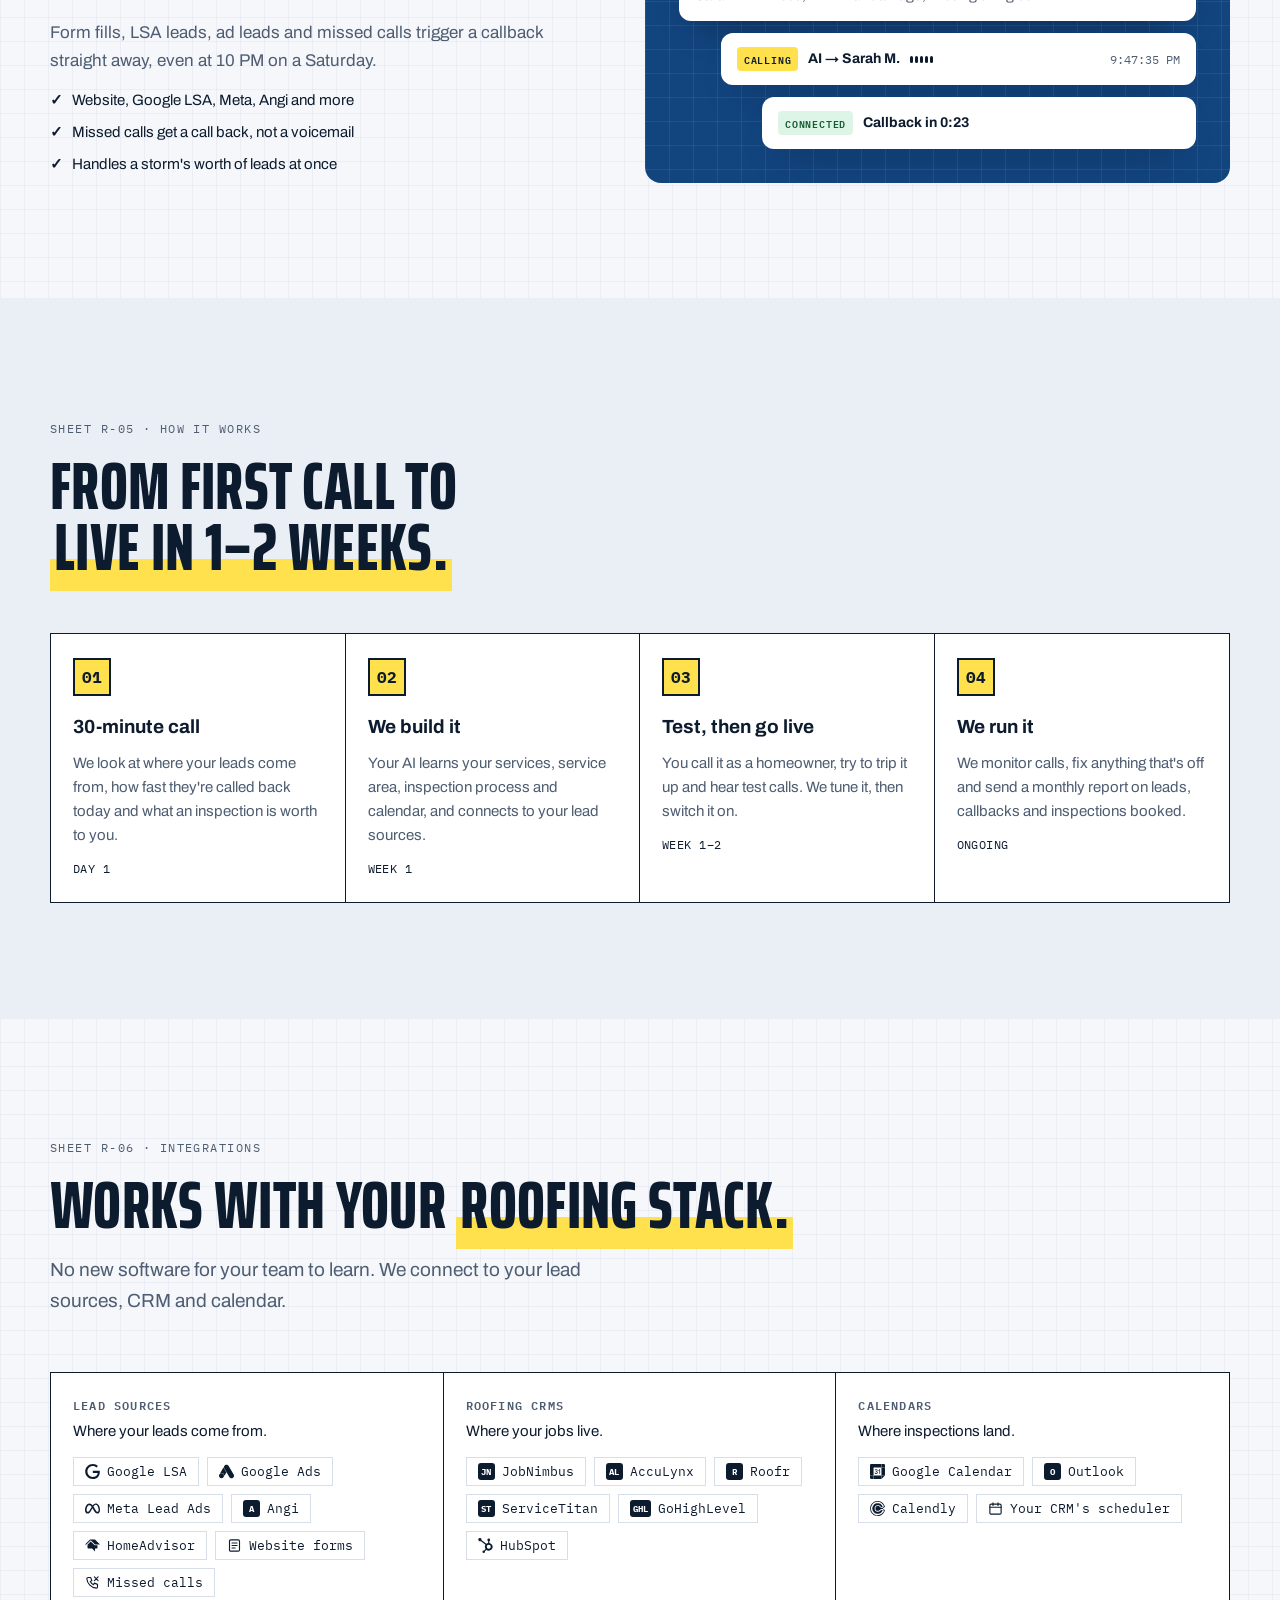
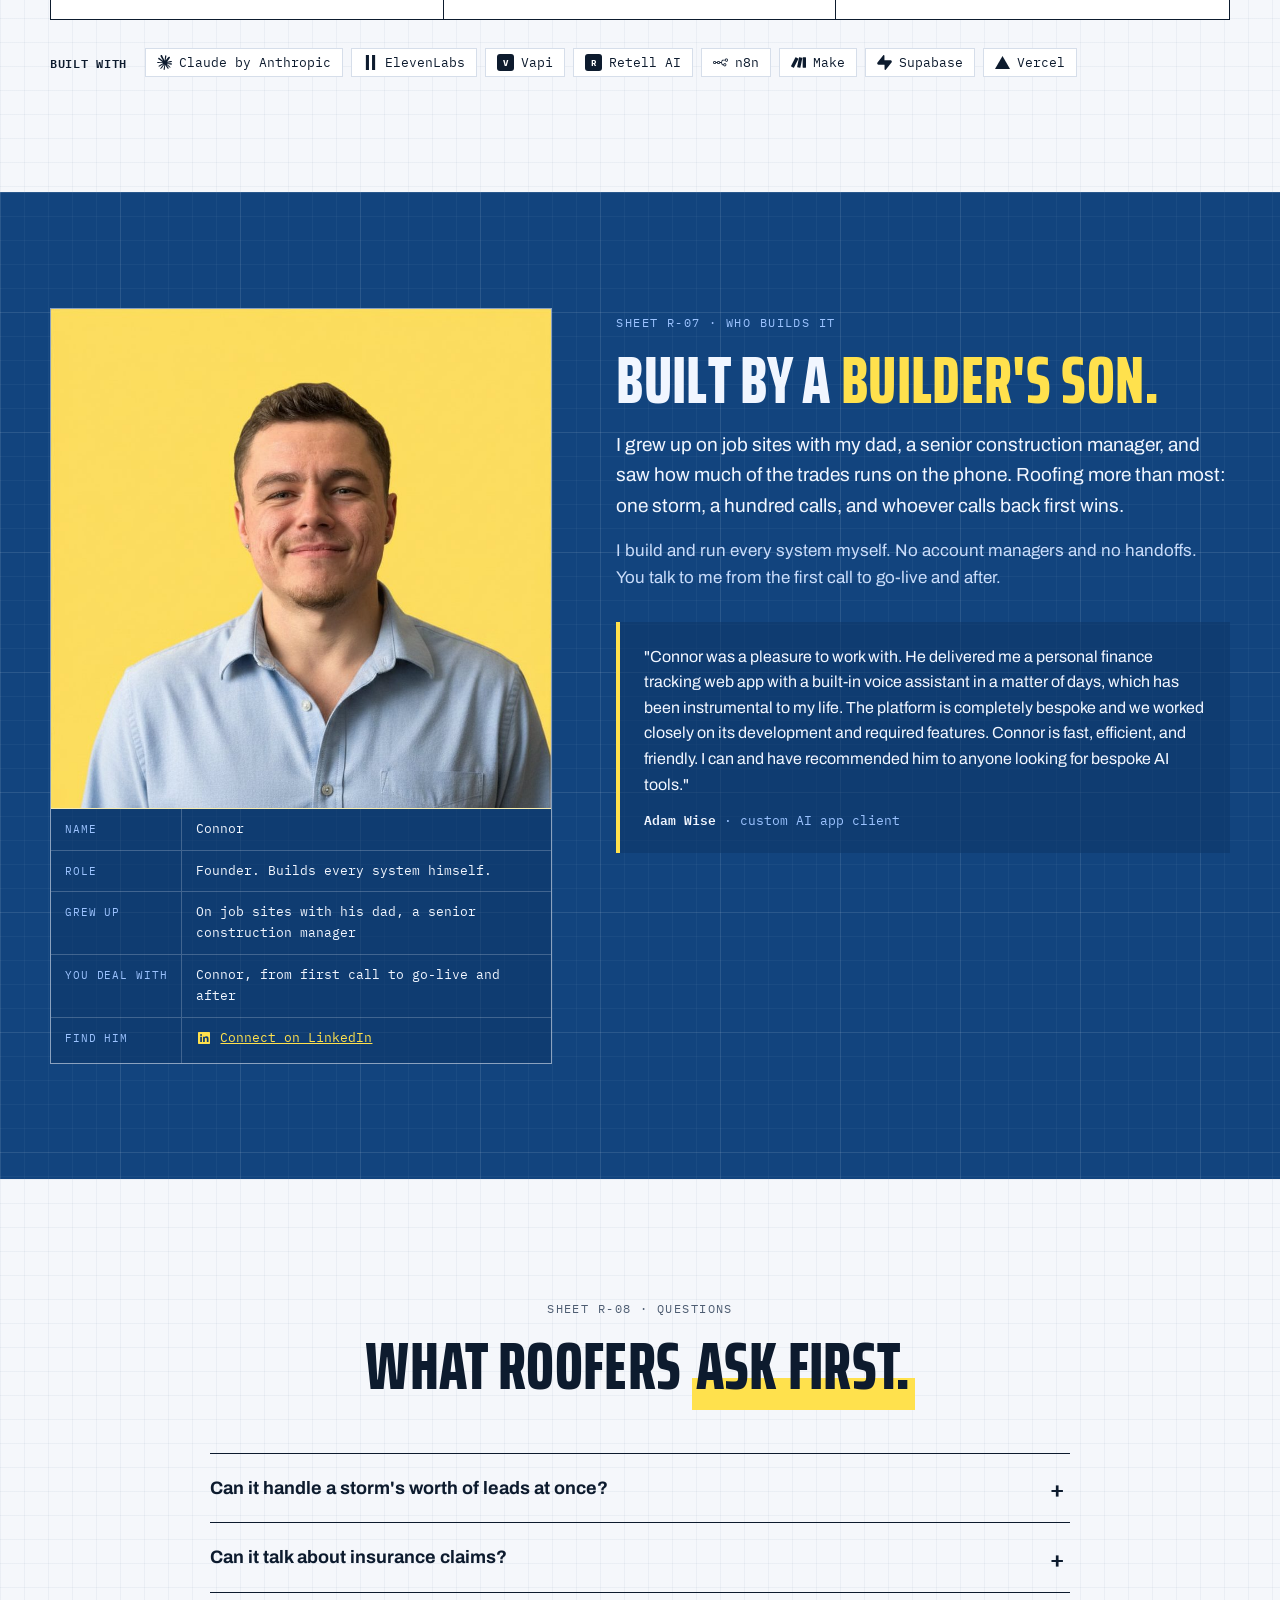
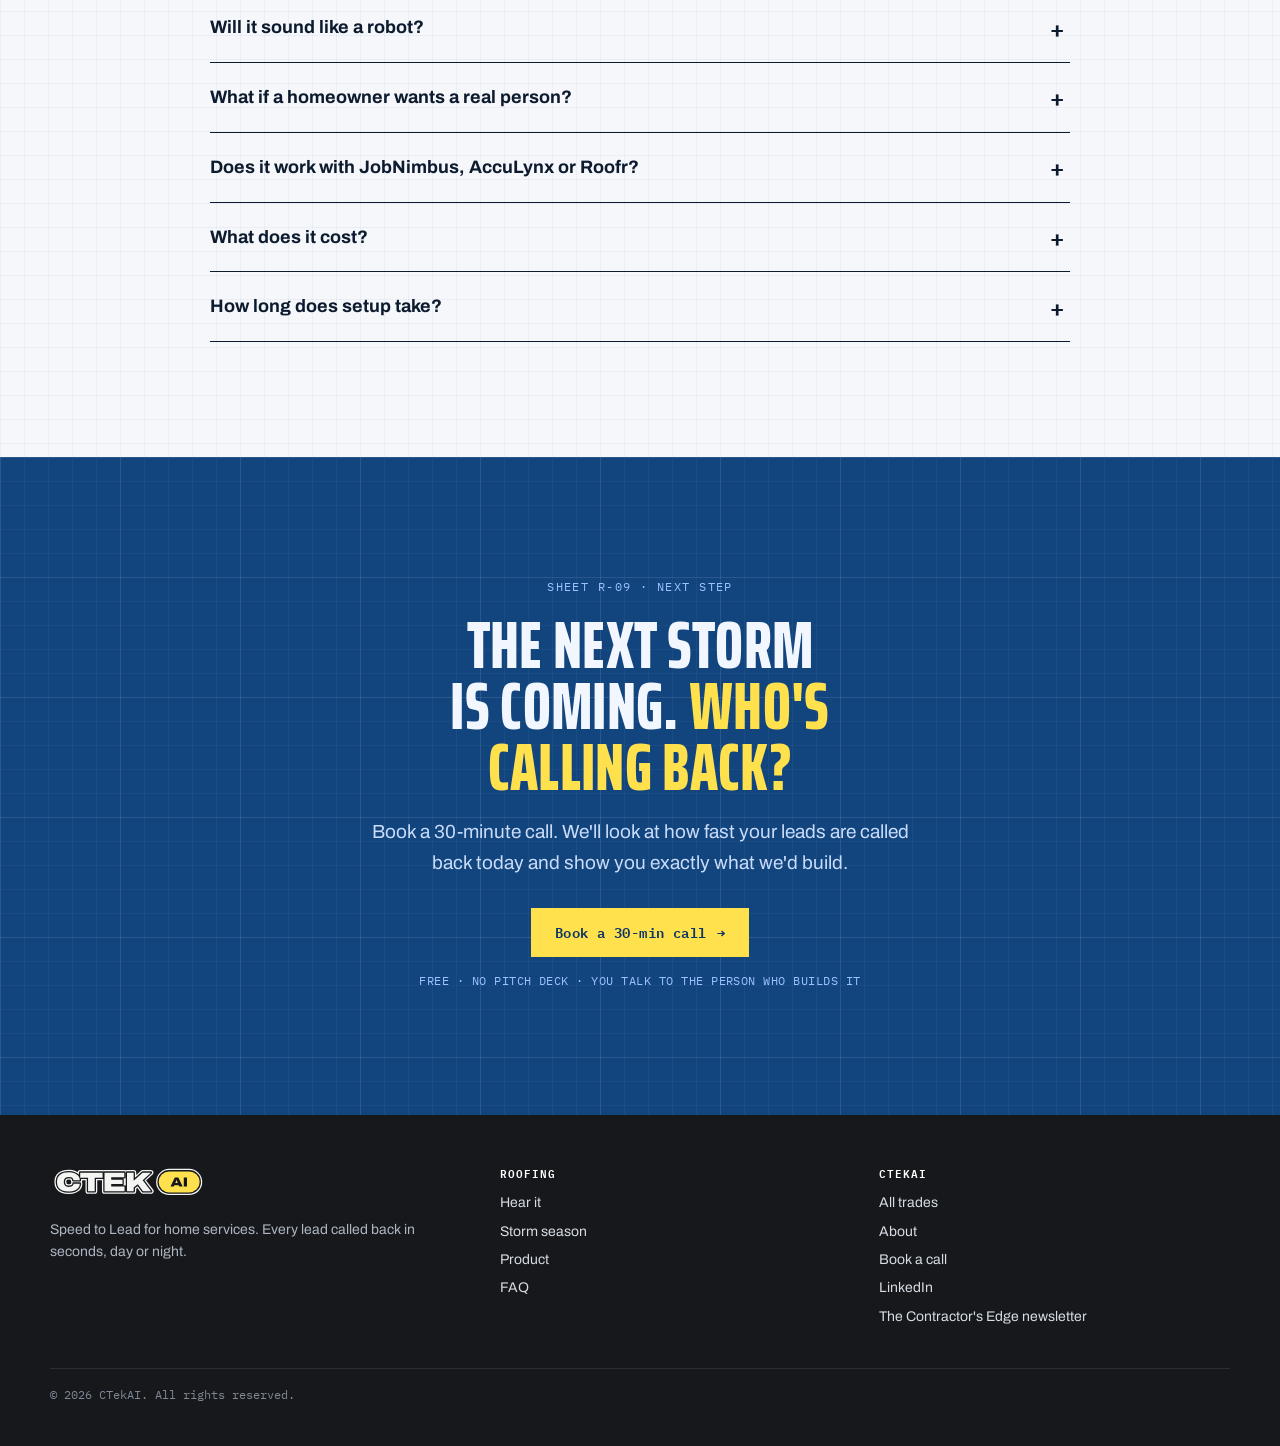
==== commit dfca3731: "feat: newsletter bar, LinkedIn links, founder photo, integration icons, retainer pricing - Yellow to" ====
--- a/roofing.html
+++ b/roofing.html
@@ -30,6 +30,17 @@
 </head>
 <body>
 <a class="skip" href="#main">Skip to content</a>
+<div class="topbar" data-newsletter>
+  <div class="wrap">
+    <a href="NEWSLETTER_URL" target="_blank" rel="noopener">
+      <span class="tb-tag">Free newsletter</span>
+      <span class="tb-name">The Contractor's Edge</span>
+      <span class="tb-desc">AI tools that win trades businesses more jobs, every week</span>
+      <span class="tb-count" data-subscribers="SUBSCRIBER_COUNT"></span>
+      <span class="tb-go">Subscribe <span aria-hidden="true">→</span></span>
+    </a>
+  </div>
+</div>
 
 <header class="nav">
   <div class="wrap">
@@ -42,6 +53,7 @@
       <li><a href="#integrations">Integrations</a></li>
       <li><a href="#faq">FAQ</a></li>
       <li><a href="/">All trades</a></li>
+      <li class="nav-li"><a href="LINKEDIN_URL" target="_blank" rel="noopener" aria-label="Connor on LinkedIn"><svg class="ico" viewBox="0 0 24 24" aria-hidden="true"><path d="M4 3h16a1 1 0 0 1 1 1v16a1 1 0 0 1-1 1H4a1 1 0 0 1-1-1V4a1 1 0 0 1 1-1zm2.3 7v8h2.6v-8H6.3zm1.3-4a1.5 1.5 0 1 0 0 3 1.5 1.5 0 0 0 0-3zM10.6 10v8h2.6v-4.2c0-1.1.2-2.2 1.6-2.2 1.4 0 1.4 1.3 1.4 2.3V18h2.6v-4.6c0-2.3-.5-4-3.1-4-1.3 0-2.1.7-2.5 1.3V10h-2.6z"/></svg><span class="li-txt">LinkedIn</span></a></li>
       <li class="mobile-cta"><a href="https://calendly.com/connor-ctekai/30min" target="_blank" rel="noopener">Book a 30-min call</a></li>
     </ul>
     <a class="btn btn-primary nav-cta" href="https://calendly.com/connor-ctekai/30min" target="_blank" rel="noopener">Book a call</a>
@@ -92,7 +104,7 @@
   <div class="sources" aria-label="Lead sources">
     <div class="wrap">
       <b>CALLS BACK LEADS FROM</b>
-      <span class="chip">Google LSA</span><span class="chip">Google Ads</span><span class="chip">Meta Lead Ads</span><span class="chip">Angi</span><span class="chip">HomeAdvisor</span><span class="chip">Your website</span><span class="chip">Missed calls</span>
+      <span class="chip"><svg class="ico" viewBox="0 0 24 24" aria-hidden="true"><path d="M12.48 10.92v3.28h7.84c-.24 1.84-.853 3.187-1.787 4.133-1.147 1.147-2.933 2.4-6.053 2.4-4.827 0-8.6-3.893-8.6-8.72s3.773-8.72 8.6-8.72c2.6 0 4.507 1.027 5.907 2.347l2.307-2.307C18.747 1.44 16.133 0 12.48 0 5.867 0 .307 5.387.307 12s5.56 12 12.173 12c3.573 0 6.267-1.173 8.373-3.36 2.16-2.16 2.84-5.213 2.84-7.667 0-.76-.053-1.467-.173-2.053H12.48z"/></svg>Google LSA</span><span class="chip"><svg class="ico" viewBox="0 0 24 24" aria-hidden="true"><path d="M3.9998 22.9291C1.7908 22.9291 0 21.1383 0 18.9293s1.7908-3.9998 3.9998-3.9998 3.9998 1.7908 3.9998 3.9998-1.7908 3.9998-3.9998 3.9998zm19.4643-6.0004L15.4632 3.072C14.3586 1.1587 11.9121.5028 9.9988 1.6074S7.4295 5.1585 8.5341 7.0718l8.0009 13.8567c1.1046 1.9133 3.5511 2.5679 5.4644 1.4646 1.9134-1.1046 2.568-3.5511 1.4647-5.4644zM7.5137 4.8438L1.5645 15.1484A4.5 4.5 0 0 1 4 14.4297c2.5597-.0075 4.6248 2.1585 4.4941 4.7148l3.2168-5.5723-3.6094-6.25c-.4499-.7793-.6322-1.6394-.5878-2.4784z"/></svg>Google Ads</span><span class="chip"><svg class="ico" viewBox="0 0 24 24" aria-hidden="true"><path d="M6.915 4.03c-1.968 0-3.683 1.28-4.871 3.113C.704 9.208 0 11.883 0 14.449c0 .706.07 1.369.21 1.973a6.624 6.624 0 0 0 .265.86 5.297 5.297 0 0 0 .371.761c.696 1.159 1.818 1.927 3.593 1.927 1.497 0 2.633-.671 3.965-2.444.76-1.012 1.144-1.626 2.663-4.32l.756-1.339.186-.325c.061.1.121.196.183.3l2.152 3.595c.724 1.21 1.665 2.556 2.47 3.314 1.046.987 1.992 1.22 3.06 1.22 1.075 0 1.876-.355 2.455-.843a3.743 3.743 0 0 0 .81-.973c.542-.939.861-2.127.861-3.745 0-2.72-.681-5.357-2.084-7.45-1.282-1.912-2.957-2.93-4.716-2.93-1.047 0-2.088.467-3.053 1.308-.652.57-1.257 1.29-1.82 2.05-.69-.875-1.335-1.547-1.958-2.056-1.182-.966-2.315-1.303-3.454-1.303zm10.16 2.053c1.147 0 2.188.758 2.992 1.999 1.132 1.748 1.647 4.195 1.647 6.4 0 1.548-.368 2.9-1.839 2.9-.58 0-1.027-.23-1.664-1.004-.496-.601-1.343-1.878-2.832-4.358l-.617-1.028a44.908 44.908 0 0 0-1.255-1.98c.07-.109.141-.224.211-.327 1.12-1.667 2.118-2.602 3.358-2.602zm-10.201.553c1.265 0 2.058.791 2.675 1.446.307.327.737.871 1.234 1.579l-1.02 1.566c-.757 1.163-1.882 3.017-2.837 4.338-1.191 1.649-1.81 1.817-2.486 1.817-.524 0-1.038-.237-1.383-.794-.263-.426-.464-1.13-.464-2.046 0-2.221.63-4.535 1.66-6.088.454-.687.964-1.226 1.533-1.533a2.264 2.264 0 0 1 1.088-.285z"/></svg>Meta Lead Ads</span><span class="chip"><span class="ico mono" aria-hidden="true">A</span>Angi</span><span class="chip"><svg class="ico" viewBox="0 0 24 24" aria-hidden="true"><path d="M15.98 2.442H8.02L0 10.46h2.275l6.882-6.88 6.881 6.881H24l-8.02-8.018m-.492 9.348L9.157 5.459 4.01 10.605v4.987a1.33 1.33 0 0 0 1.329 1.329h6.077l4.637 4.637v-4.637h2.598a1.33 1.33 0 0 0 1.33-1.33V11.79h-4.494Z"/></svg>HomeAdvisor</span><span class="chip"><svg class="ico line" viewBox="0 0 24 24" aria-hidden="true"><circle cx="12" cy="12" r="9"/><path d="M3 12h18M12 3c2.5 2.6 3.8 5.6 3.8 9s-1.3 6.4-3.8 9c-2.5-2.6-3.8-5.6-3.8-9S9.5 5.6 12 3z"/></svg>Your website</span><span class="chip"><svg class="ico line" viewBox="0 0 24 24" aria-hidden="true"><path d="M5 4h4l2 5-2.5 1.5a11 11 0 0 0 5 5L15 13l5 2v4a2 2 0 0 1-2 2A16 16 0 0 1 3 6a2 2 0 0 1 2-2z"/><path d="M15 3l6 6M21 3l-6 6"/></svg>Missed calls</span>
     </div>
   </div>
 
@@ -249,11 +261,11 @@
         <p class="lede">No new software for your team to learn. We connect to your lead sources, CRM and calendar.</p>
       </div>
       <div class="int-grid">
-        <div class="int-col"><h3>Lead sources</h3><p>Where your leads come from.</p><div class="chips"><span class="chip">Google LSA</span><span class="chip">Google Ads</span><span class="chip">Meta Lead Ads</span><span class="chip">Angi</span><span class="chip">HomeAdvisor</span><span class="chip">Website forms</span><span class="chip">Missed calls</span></div></div>
-        <div class="int-col"><h3>Roofing CRMs</h3><p>Where your jobs live.</p><div class="chips"><span class="chip">JobNimbus</span><span class="chip">AccuLynx</span><span class="chip">Roofr</span><span class="chip">ServiceTitan</span><span class="chip">GoHighLevel</span><span class="chip">HubSpot</span></div></div>
-        <div class="int-col"><h3>Calendars</h3><p>Where inspections land.</p><div class="chips"><span class="chip">Google Calendar</span><span class="chip">Outlook</span><span class="chip">Calendly</span><span class="chip">Your CRM's scheduler</span></div></div>
-      </div>
-      <div class="built"><b>Built with</b><span>Claude by Anthropic</span><span>ElevenLabs</span><span>Vapi</span><span>Retell AI</span><span>n8n</span><span>Make</span><span>Supabase</span><span>Vercel</span></div>
+        <div class="int-col"><h3>Lead sources</h3><p>Where your leads come from.</p><div class="chips"><span class="chip"><svg class="ico" viewBox="0 0 24 24" aria-hidden="true"><path d="M12.48 10.92v3.28h7.84c-.24 1.84-.853 3.187-1.787 4.133-1.147 1.147-2.933 2.4-6.053 2.4-4.827 0-8.6-3.893-8.6-8.72s3.773-8.72 8.6-8.72c2.6 0 4.507 1.027 5.907 2.347l2.307-2.307C18.747 1.44 16.133 0 12.48 0 5.867 0 .307 5.387.307 12s5.56 12 12.173 12c3.573 0 6.267-1.173 8.373-3.36 2.16-2.16 2.84-5.213 2.84-7.667 0-.76-.053-1.467-.173-2.053H12.48z"/></svg>Google LSA</span><span class="chip"><svg class="ico" viewBox="0 0 24 24" aria-hidden="true"><path d="M3.9998 22.9291C1.7908 22.9291 0 21.1383 0 18.9293s1.7908-3.9998 3.9998-3.9998 3.9998 1.7908 3.9998 3.9998-1.7908 3.9998-3.9998 3.9998zm19.4643-6.0004L15.4632 3.072C14.3586 1.1587 11.9121.5028 9.9988 1.6074S7.4295 5.1585 8.5341 7.0718l8.0009 13.8567c1.1046 1.9133 3.5511 2.5679 5.4644 1.4646 1.9134-1.1046 2.568-3.5511 1.4647-5.4644zM7.5137 4.8438L1.5645 15.1484A4.5 4.5 0 0 1 4 14.4297c2.5597-.0075 4.6248 2.1585 4.4941 4.7148l3.2168-5.5723-3.6094-6.25c-.4499-.7793-.6322-1.6394-.5878-2.4784z"/></svg>Google Ads</span><span class="chip"><svg class="ico" viewBox="0 0 24 24" aria-hidden="true"><path d="M6.915 4.03c-1.968 0-3.683 1.28-4.871 3.113C.704 9.208 0 11.883 0 14.449c0 .706.07 1.369.21 1.973a6.624 6.624 0 0 0 .265.86 5.297 5.297 0 0 0 .371.761c.696 1.159 1.818 1.927 3.593 1.927 1.497 0 2.633-.671 3.965-2.444.76-1.012 1.144-1.626 2.663-4.32l.756-1.339.186-.325c.061.1.121.196.183.3l2.152 3.595c.724 1.21 1.665 2.556 2.47 3.314 1.046.987 1.992 1.22 3.06 1.22 1.075 0 1.876-.355 2.455-.843a3.743 3.743 0 0 0 .81-.973c.542-.939.861-2.127.861-3.745 0-2.72-.681-5.357-2.084-7.45-1.282-1.912-2.957-2.93-4.716-2.93-1.047 0-2.088.467-3.053 1.308-.652.57-1.257 1.29-1.82 2.05-.69-.875-1.335-1.547-1.958-2.056-1.182-.966-2.315-1.303-3.454-1.303zm10.16 2.053c1.147 0 2.188.758 2.992 1.999 1.132 1.748 1.647 4.195 1.647 6.4 0 1.548-.368 2.9-1.839 2.9-.58 0-1.027-.23-1.664-1.004-.496-.601-1.343-1.878-2.832-4.358l-.617-1.028a44.908 44.908 0 0 0-1.255-1.98c.07-.109.141-.224.211-.327 1.12-1.667 2.118-2.602 3.358-2.602zm-10.201.553c1.265 0 2.058.791 2.675 1.446.307.327.737.871 1.234 1.579l-1.02 1.566c-.757 1.163-1.882 3.017-2.837 4.338-1.191 1.649-1.81 1.817-2.486 1.817-.524 0-1.038-.237-1.383-.794-.263-.426-.464-1.13-.464-2.046 0-2.221.63-4.535 1.66-6.088.454-.687.964-1.226 1.533-1.533a2.264 2.264 0 0 1 1.088-.285z"/></svg>Meta Lead Ads</span><span class="chip"><span class="ico mono" aria-hidden="true">A</span>Angi</span><span class="chip"><svg class="ico" viewBox="0 0 24 24" aria-hidden="true"><path d="M15.98 2.442H8.02L0 10.46h2.275l6.882-6.88 6.881 6.881H24l-8.02-8.018m-.492 9.348L9.157 5.459 4.01 10.605v4.987a1.33 1.33 0 0 0 1.329 1.329h6.077l4.637 4.637v-4.637h2.598a1.33 1.33 0 0 0 1.33-1.33V11.79h-4.494Z"/></svg>HomeAdvisor</span><span class="chip"><svg class="ico line" viewBox="0 0 24 24" aria-hidden="true"><rect x="4" y="3" width="16" height="18" rx="2"/><path d="M8 8h8M8 12h8M8 16h5"/></svg>Website forms</span><span class="chip"><svg class="ico line" viewBox="0 0 24 24" aria-hidden="true"><path d="M5 4h4l2 5-2.5 1.5a11 11 0 0 0 5 5L15 13l5 2v4a2 2 0 0 1-2 2A16 16 0 0 1 3 6a2 2 0 0 1 2-2z"/><path d="M15 3l6 6M21 3l-6 6"/></svg>Missed calls</span></div></div>
+        <div class="int-col"><h3>Roofing CRMs</h3><p>Where your jobs live.</p><div class="chips"><span class="chip"><span class="ico mono" aria-hidden="true">JN</span>JobNimbus</span><span class="chip"><span class="ico mono" aria-hidden="true">AL</span>AccuLynx</span><span class="chip"><span class="ico mono" aria-hidden="true">R</span>Roofr</span><span class="chip"><span class="ico mono" aria-hidden="true">ST</span>ServiceTitan</span><span class="chip"><span class="ico mono" aria-hidden="true">GHL</span>GoHighLevel</span><span class="chip"><svg class="ico" viewBox="0 0 24 24" aria-hidden="true"><path d="M18.164 7.93V5.084a2.198 2.198 0 001.267-1.978v-.067A2.2 2.2 0 0017.238.845h-.067a2.2 2.2 0 00-2.193 2.193v.067a2.196 2.196 0 001.252 1.973l.013.006v2.852a6.22 6.22 0 00-2.969 1.31l.012-.01-7.828-6.095A2.497 2.497 0 104.3 4.656l-.012.006 7.697 5.991a6.176 6.176 0 00-1.038 3.446c0 1.343.425 2.588 1.147 3.607l-.013-.02-2.342 2.343a1.968 1.968 0 00-.58-.095h-.002a2.033 2.033 0 102.033 2.033 1.978 1.978 0 00-.1-.595l.005.014 2.317-2.317a6.247 6.247 0 104.782-11.134l-.036-.005zm-.964 9.378a3.206 3.206 0 113.215-3.207v.002a3.206 3.206 0 01-3.207 3.207z"/></svg>HubSpot</span></div></div>
+        <div class="int-col"><h3>Calendars</h3><p>Where inspections land.</p><div class="chips"><span class="chip"><svg class="ico" viewBox="0 0 24 24" aria-hidden="true"><path d="M18.316 5.684H24v12.632h-5.684V5.684zM5.684 24h12.632v-5.684H5.684V24zM18.316 5.684V0H1.895A1.894 1.894 0 0 0 0 1.895v16.421h5.684V5.684h12.632zm-7.207 6.25v-.065c.272-.144.5-.349.687-.617s.279-.595.279-.982c0-.379-.099-.72-.3-1.025a2.05 2.05 0 0 0-.832-.714 2.703 2.703 0 0 0-1.197-.257c-.6 0-1.094.156-1.481.467-.386.311-.65.671-.793 1.078l1.085.452c.086-.249.224-.461.413-.633.189-.172.445-.257.767-.257.33 0 .602.088.816.264a.86.86 0 0 1 .322.703c0 .33-.12.589-.36.778-.24.19-.535.284-.886.284h-.567v1.085h.633c.407 0 .748.109 1.02.327.272.218.407.499.407.843 0 .336-.129.614-.387.832s-.565.327-.924.327c-.351 0-.651-.103-.897-.311-.248-.208-.422-.502-.521-.881l-1.096.452c.178.616.505 1.082.977 1.401.472.319.984.478 1.538.477a2.84 2.84 0 0 0 1.293-.291c.382-.193.684-.458.902-.794.218-.336.327-.72.327-1.149 0-.429-.115-.797-.344-1.105a2.067 2.067 0 0 0-.881-.689zm2.093-1.931l.602.913L15 10.045v5.744h1.187V8.446h-.827l-2.158 1.557zM22.105 0h-3.289v5.184H24V1.895A1.894 1.894 0 0 0 22.105 0zm-3.289 23.5l4.684-4.684h-4.684V23.5zM0 22.105C0 23.152.848 24 1.895 24h3.289v-5.184H0v3.289z"/></svg>Google Calendar</span><span class="chip"><span class="ico mono" aria-hidden="true">O</span>Outlook</span><span class="chip"><svg class="ico" viewBox="0 0 24 24" aria-hidden="true"><path d="M19.655 14.262c.281 0 .557.023.828.064 0 .005-.005.01-.005.014-.105.267-.234.534-.381.786l-1.219 2.106c-1.112 1.936-3.177 3.127-5.411 3.127h-2.432c-2.23 0-4.294-1.191-5.412-3.127l-1.218-2.106a6.251 6.251 0 0 1 0-6.252l1.218-2.106C6.736 4.832 8.8 3.641 11.035 3.641h2.432c2.23 0 4.294 1.191 5.411 3.127l1.219 2.106c.147.252.271.519.381.786 0 .004.005.009.005.014-.267.041-.543.064-.828.064-1.816 0-2.501-.607-3.291-1.306-.764-.676-1.711-1.517-3.44-1.517h-1.029c-1.251 0-2.387.455-3.2 1.278-.796.805-1.233 1.904-1.233 3.099v1.411c0 1.196.437 2.295 1.233 3.099.813.823 1.949 1.278 3.2 1.278h1.034c1.729 0 2.676-.841 3.439-1.517.791-.703 1.471-1.306 3.287-1.301Zm.005-3.237c.399 0 .794-.036 1.179-.11-.002-.004-.002-.01-.002-.014-.073-.414-.193-.823-.349-1.218.731-.12 1.407-.396 1.986-.819 0-.004-.005-.013-.005-.018-.331-1.085-.832-2.101-1.489-3.03-.649-.915-1.435-1.719-2.331-2.395-1.867-1.398-4.088-2.138-6.428-2.138-1.448 0-2.855.28-4.175.841-1.273.543-2.423 1.315-3.407 2.299S2.878 6.552 2.341 7.83c-.557 1.324-.842 2.726-.842 4.175 0 1.448.281 2.855.842 4.174.542 1.274 1.314 2.423 2.298 3.407s2.129 1.761 3.407 2.299c1.324.556 2.727.841 4.175.841 2.34 0 4.561-.74 6.428-2.137a10.815 10.815 0 0 0 2.331-2.396c.652-.929 1.158-1.949 1.489-3.03 0-.004.005-.014.005-.018-.579-.423-1.255-.699-1.986-.819.161-.395.276-.804.349-1.218.005-.009.005-.014.005-.023.869.166 1.692.506 2.404 1.035.685.505.552 1.075.446 1.416C22.184 20.437 17.619 24 12.221 24c-6.625 0-12-5.375-12-12s5.37-12 12-12c5.398 0 9.963 3.563 11.471 8.464.106.341.239.915-.446 1.421-.717.529-1.535.873-2.404 1.034.128.716.128 1.45 0 2.166-.387-.074-.782-.11-1.182-.11-4.184 0-3.968 2.823-6.736 2.823h-1.029c-1.899 0-3.15-1.357-3.15-3.095v-1.411c0-1.738 1.251-3.094 3.15-3.094h1.034c2.768 0 2.552 2.823 6.731 2.827Z"/></svg>Calendly</span><span class="chip"><svg class="ico line" viewBox="0 0 24 24" aria-hidden="true"><rect x="3" y="5" width="18" height="16" rx="2"/><path d="M3 10h18M8 3v4M16 3v4"/></svg>Your CRM's scheduler</span></div></div>
+      </div>
+      <div class="built"><b>Built with</b><div class="chips"><span class="chip"><svg class="ico" viewBox="0 0 24 24" aria-hidden="true"><path d="m4.7144 15.9555 4.7174-2.6471.079-.2307-.079-.1275h-.2307l-.7893-.0486-2.6956-.0729-2.3375-.0971-2.2646-.1214-.5707-.1215-.5343-.7042.0546-.3522.4797-.3218.686.0608 1.5179.1032 2.2767.1578 1.6514.0972 2.4468.255h.3886l.0546-.1579-.1336-.0971-.1032-.0972L6.973 9.8356l-2.55-1.6879-1.3356-.9714-.7225-.4918-.3643-.4614-.1578-1.0078.6557-.7225.8803.0607.2246.0607.8925.686 1.9064 1.4754 2.4893 1.8336.3643.3035.1457-.1032.0182-.0728-.164-.2733-1.3539-2.4467-1.445-2.4893-.6435-1.032-.17-.6194c-.0607-.255-.1032-.4674-.1032-.7285L6.287.1335 6.6997 0l.9957.1336.419.3642.6192 1.4147 1.0018 2.2282 1.5543 3.0296.4553.8985.2429.8318.091.255h.1579v-.1457l.1275-1.706.2368-2.0947.2307-2.6957.0789-.7589.3764-.9107.7468-.4918.5828.2793.4797.686-.0668.4433-.2853 1.8517-.5586 2.9021-.3643 1.9429h.2125l.2429-.2429.9835-1.3053 1.6514-2.0643.7286-.8196.85-.9046.5464-.4311h1.0321l.759 1.1293-.34 1.1657-1.0625 1.3478-.8804 1.1414-1.2628 1.7-.7893 1.36.0729.1093.1882-.0183 2.8535-.607 1.5421-.2794 1.8396-.3157.8318.3886.091.3946-.3278.8075-1.967.4857-2.3072.4614-3.4364.8136-.0425.0304.0486.0607 1.5482.1457.6618.0364h1.621l3.0175.2247.7892.522.4736.6376-.079.4857-1.2142.6193-1.6393-.3886-3.825-.9107-1.3113-.3279h-.1822v.1093l1.0929 1.0686 2.0035 1.8092 2.5075 2.3314.1275.5768-.3218.4554-.34-.0486-2.2039-1.6575-.85-.7468-1.9246-1.621h-.1275v.17l.4432.6496 2.3436 3.5214.1214 1.0807-.17.3521-.6071.2125-.6679-.1214-1.3721-1.9246L14.38 17.959l-1.1414-1.9428-.1397.079-.674 7.2552-.3156.3703-.7286.2793-.6071-.4614-.3218-.7468.3218-1.4753.3886-1.9246.3157-1.53.2853-1.9004.17-.6314-.0121-.0425-.1397.0182-1.4328 1.9672-2.1796 2.9446-1.7243 1.8456-.4128.164-.7164-.3704.0667-.6618.4008-.5889 2.386-3.0357 1.4389-1.882.929-1.0868-.0062-.1579h-.0546l-6.3385 4.1164-1.1293.1457-.4857-.4554.0608-.7467.2307-.2429 1.9064-1.3114Z"/></svg>Claude by Anthropic</span><span class="chip"><svg class="ico" viewBox="0 0 24 24" aria-hidden="true"><path d="M4.6035 0v24h4.9317V0zm9.8613 0v24h4.9317V0z"/></svg>ElevenLabs</span><span class="chip"><span class="ico mono" aria-hidden="true">V</span>Vapi</span><span class="chip"><span class="ico mono" aria-hidden="true">R</span>Retell AI</span><span class="chip"><svg class="ico" viewBox="0 0 24 24" aria-hidden="true"><path d="M21.4737 5.6842c-1.1772 0-2.1663.8051-2.4468 1.8947h-2.8955c-1.235 0-2.289.893-2.492 2.111l-.1038.623a1.263 1.263 0 0 1-1.246 1.0555H11.289c-.2805-1.0896-1.2696-1.8947-2.4468-1.8947s-2.1663.8051-2.4467 1.8947H4.973c-.2805-1.0896-1.2696-1.8947-2.4468-1.8947C1.1311 9.4737 0 10.6047 0 12s1.131 2.5263 2.5263 2.5263c1.1772 0 2.1663-.8051 2.4468-1.8947h1.4223c.2804 1.0896 1.2696 1.8947 2.4467 1.8947 1.1772 0 2.1663-.8051 2.4468-1.8947h1.0008a1.263 1.263 0 0 1 1.2459 1.0555l.1038.623c.203 1.218 1.257 2.111 2.492 2.111h.3692c.2804 1.0895 1.2696 1.8947 2.4468 1.8947 1.3952 0 2.5263-1.131 2.5263-2.5263s-1.131-2.5263-2.5263-2.5263c-1.1772 0-2.1664.805-2.4468 1.8947h-.3692a1.263 1.263 0 0 1-1.246-1.0555l-.1037-.623A2.52 2.52 0 0 0 13.9607 12a2.52 2.52 0 0 0 .821-1.4794l.1038-.623a1.263 1.263 0 0 1 1.2459-1.0555h2.8955c.2805 1.0896 1.2696 1.8947 2.4468 1.8947 1.3952 0 2.5263-1.131 2.5263-2.5263s-1.131-2.5263-2.5263-2.5263m0 1.2632a1.263 1.263 0 0 1 1.2631 1.2631 1.263 1.263 0 0 1-1.2631 1.2632 1.263 1.263 0 0 1-1.2632-1.2632 1.263 1.263 0 0 1 1.2632-1.2631M2.5263 10.7368A1.263 1.263 0 0 1 3.7895 12a1.263 1.263 0 0 1-1.2632 1.2632A1.263 1.263 0 0 1 1.2632 12a1.263 1.263 0 0 1 1.2631-1.2632m6.3158 0A1.263 1.263 0 0 1 10.1053 12a1.263 1.263 0 0 1-1.2632 1.2632A1.263 1.263 0 0 1 7.579 12a1.263 1.263 0 0 1 1.2632-1.2632m10.1053 3.7895a1.263 1.263 0 0 1 1.2631 1.2632 1.263 1.263 0 0 1-1.2631 1.2631 1.263 1.263 0 0 1-1.2632-1.2631 1.263 1.263 0 0 1 1.2632-1.2632"/></svg>n8n</span><span class="chip"><svg class="ico" viewBox="0 0 24 24" aria-hidden="true"><path d="M13.38 3.498c-.27 0-.511.19-.566.465L9.85 18.986a.578.578 0 0 0 .453.678l4.095.826a.58.58 0 0 0 .682-.455l2.963-15.021a.578.578 0 0 0-.453-.678l-4.096-.826a.589.589 0 0 0-.113-.012zm-5.876.098a.576.576 0 0 0-.516.318L.062 17.697a.575.575 0 0 0 .256.774l3.733 1.877a.578.578 0 0 0 .775-.258l6.926-13.781a.577.577 0 0 0-.256-.776L7.762 3.658a.571.571 0 0 0-.258-.062zm11.74.115a.576.576 0 0 0-.576.576v15.426c0 .318.258.578.576.578h4.178a.58.58 0 0 0 .578-.578V4.287a.578.578 0 0 0-.578-.576Z"/></svg>Make</span><span class="chip"><svg class="ico" viewBox="0 0 24 24" aria-hidden="true"><path d="M11.9 1.036c-.015-.986-1.26-1.41-1.874-.637L.764 12.05C-.33 13.427.65 15.455 2.409 15.455h9.579l.113 7.51c.014.985 1.259 1.408 1.873.636l9.262-11.653c1.093-1.375.113-3.403-1.645-3.403h-9.642z"/></svg>Supabase</span><span class="chip"><svg class="ico" viewBox="0 0 24 24" aria-hidden="true"><path d="m12 1.608 12 20.784H0Z"/></svg>Vercel</span></div></div>
     </div>
   </section>
 
@@ -261,14 +273,13 @@
   <section class="band bp" id="about">
     <div class="wrap about-grid">
       <div class="sheet">
-        <div class="photo empty" aria-hidden="true">
-          <svg viewBox="0 0 120 90" fill="none" stroke="#F1F6FF" stroke-width="2.5" stroke-linejoin="round" stroke-linecap="round"><polyline points="10,44 60,10 110,44"/><polyline points="22,36 22,80 98,80 98,36"/><rect x="50" y="52" width="20" height="28"/><rect x="30" y="48" width="14" height="12"/><rect x="76" y="48" width="14" height="12"/></svg>
-        </div>
+        <div class="photo"><img src="/assets/img/connor.jpg" alt="Connor, founder of CTekAI" width="900" height="900" loading="lazy"></div>
         <dl>
           <dt>Name</dt><dd>Connor</dd>
           <dt>Role</dt><dd>Founder. Builds every system himself.</dd>
           <dt>Grew up</dt><dd>On job sites with his dad, a senior construction manager</dd>
           <dt>You deal with</dt><dd>Connor, from first call to go-live and after</dd>
+          <dt>Find him</dt><dd><a class="li-link" href="LINKEDIN_URL" target="_blank" rel="noopener"><svg class="ico" viewBox="0 0 24 24" aria-hidden="true"><path d="M4 3h16a1 1 0 0 1 1 1v16a1 1 0 0 1-1 1H4a1 1 0 0 1-1-1V4a1 1 0 0 1 1-1zm2.3 7v8h2.6v-8H6.3zm1.3-4a1.5 1.5 0 1 0 0 3 1.5 1.5 0 0 0 0-3zM10.6 10v8h2.6v-4.2c0-1.1.2-2.2 1.6-2.2 1.4 0 1.4 1.3 1.4 2.3V18h2.6v-4.6c0-2.3-.5-4-3.1-4-1.3 0-2.1.7-2.5 1.3V10h-2.6z"/></svg>Connect on LinkedIn</a></dd>
         </dl>
       </div>
       <div class="story">
@@ -297,7 +308,7 @@
         <details><summary>Will it sound like a robot?</summary><div class="a"><p>No. It uses natural, human-sounding voices and talks like a good office manager. You pick the voice and hear test calls before anything goes live.</p></div></details>
         <details><summary>What if a homeowner wants a real person?</summary><div class="a"><p>It can transfer the call to you or a rep, or take a message and text you the details instantly. Active leaks can always go straight to a person.</p></div></details>
         <details><summary>Does it work with JobNimbus, AccuLynx or Roofr?</summary><div class="a"><p>Yes. Leads, notes and bookings can go straight into your CRM. If you're on something else, ask on the call. We can usually connect it.</p></div></details>
-        <details><summary>What does it cost?</summary><div class="a"><p>A one-off build fee and an optional monthly care plan for monitoring, tuning and support. You get a fixed quote on your call. No long-term contract.</p></div></details>
+        <details><summary>What does it cost?</summary><div class="a"><p>It's one monthly retainer. That covers building your system, running it, monitoring calls, tuning it and support. You get a fixed quote on your call, based on your lead sources and tools.</p></div></details>
         <details><summary>How long does setup take?</summary><div class="a"><p>Usually 1–2 weeks from our first call to live. Ideally before your next storm.</p></div></details>
       </div>
     </div>
@@ -327,7 +338,7 @@
     </div>
     <div>
       <h4>CTekAI</h4>
-      <ul><li><a href="/">All trades</a></li><li><a href="/#about">About</a></li><li><a href="https://calendly.com/connor-ctekai/30min" target="_blank" rel="noopener">Book a call</a></li></ul>
+      <ul><li><a href="/">All trades</a></li><li><a href="/#about">About</a></li><li><a href="https://calendly.com/connor-ctekai/30min" target="_blank" rel="noopener">Book a call</a></li><li><a href="LINKEDIN_URL" target="_blank" rel="noopener">LinkedIn</a></li><li><a href="NEWSLETTER_URL" target="_blank" rel="noopener">The Contractor's Edge newsletter</a></li></ul>
     </div>
     <p class="legal">© <span data-year>2026</span> CTekAI. All rights reserved.</p>
   </div>
--- a/assets/css/site.css
+++ b/assets/css/site.css
@@ -83,6 +83,18 @@
 .play { width: 0; height: 0; border-left: 9px solid currentColor; border-top: 6px solid transparent; border-bottom: 6px solid transparent; }
 .ctas { display: flex; flex-wrap: wrap; gap: 12px; margin-top: 30px; }
 
+/* ---------- newsletter bar ---------- */
+.topbar { background: var(--hi); color: var(--navy); font: 13px var(--mono); }
+.topbar a { display: flex; flex-wrap: wrap; align-items: center; justify-content: center; gap: 4px 12px; padding: 9px 0; text-decoration: none; }
+.topbar .tb-tag { background: var(--navy); color: var(--hi); font-size: 10px; font-weight: 600; letter-spacing: .1em; text-transform: uppercase; padding: 3px 7px; }
+.topbar .tb-name { font-weight: 700; }
+.topbar .tb-desc { color: #3A3418; }
+.topbar .tb-count:empty { display: none; }
+.topbar .tb-count { font-weight: 600; }
+.topbar .tb-go { font-weight: 700; text-decoration: underline; text-underline-offset: 3px; }
+.topbar a:hover .tb-go { text-decoration-thickness: 2px; }
+@media (max-width: 760px) { .topbar .tb-desc { display: none; } .topbar { font-size: 12px; } }
+
 /* ---------- nav ---------- */
 .nav { position: sticky; top: 0; z-index: 50; background: rgba(13,53,102,.92); backdrop-filter: blur(10px); -webkit-backdrop-filter: blur(10px); border-bottom: 1px solid var(--bp-line-soft); padding-top: env(safe-area-inset-top, 0px); }
 .nav .wrap { display: flex; align-items: center; gap: 28px; height: 68px; }
@@ -91,6 +103,11 @@
 .nav-links { display: flex; gap: 24px; margin: 0 0 0 auto; padding: 0; list-style: none; font-family: var(--mono); font-size: 13px; }
 .nav-links a { color: var(--bp-soft); text-decoration: none; }
 .nav-links a:hover { color: var(--bp-ink); }
+.nav-li a { display: inline-flex; align-items: center; gap: 8px; }
+.nav-li .ico { width: 18px; height: 18px; }
+@media (min-width: 961px) { .nav-li .li-txt { position: absolute; width: 1px; height: 1px; overflow: hidden; clip: rect(0 0 0 0); } }
+.li-link { display: inline-flex; align-items: center; gap: 8px; color: var(--hi); }
+.li-link .ico { width: 16px; height: 16px; }
 .nav .btn { padding: 10px 16px; font-size: 13px; }
 .nav-toggle { display: none; margin-left: auto; background: none; border: 1.5px solid var(--bp-line); color: var(--bp-ink); font: 600 12px var(--mono); padding: 9px 12px; letter-spacing: .08em; cursor: pointer; }
 @media (max-width: 960px) {
@@ -153,8 +170,16 @@
 .sources { background: var(--bp-deep); color: var(--bp-soft); border-top: 1px solid var(--bp-line-soft); border-bottom: 1px solid var(--bp-line-soft); }
 .sources .wrap { display: flex; flex-wrap: wrap; align-items: center; gap: 10px 12px; padding-block: 18px; font: 13px var(--mono); }
 .sources b { color: var(--bp-ink); font-weight: 600; margin-right: 6px; letter-spacing: .04em; }
-.chip { display: inline-block; border: 1px solid var(--bp-line-soft); padding: 5px 11px; color: var(--bp-ink); font: 13px var(--mono); white-space: nowrap; }
+.chip { display: inline-flex; align-items: center; gap: 7px; border: 1px solid var(--bp-line-soft); padding: 5px 11px; color: var(--bp-ink); font: 13px var(--mono); white-space: nowrap; }
 .paper .chip, .paper-2 .chip { border-color: var(--paper-line); color: var(--navy); background: #fff; }
+
+.ico { width: 15px; height: 15px; flex: none; fill: currentColor; }
+.ico.line { fill: none; stroke: currentColor; stroke-width: 1.8; stroke-linecap: round; stroke-linejoin: round; }
+.ico.mono { display: inline-grid; place-items: center; width: auto; min-width: 17px; height: 17px; padding: 0 3px; border-radius: 3px; background: currentColor; font: 700 9px/1 var(--mono); letter-spacing: 0; }
+.ico.mono { color: inherit; }
+.paper .ico.mono, .paper-2 .ico.mono { background: var(--navy); color: #fff; }
+.sources .ico.mono { background: var(--bp-ink); color: var(--bp-deep); }
+.built .chips { display: flex; flex-wrap: wrap; gap: 8px; }
 
 /* ---------- hear it ---------- */
 .hear-grid { display: grid; grid-template-columns: 1fr 1fr; gap: clamp(28px, 5vw, 64px); align-items: center; }
@@ -307,8 +332,8 @@
 .about-grid > * { min-width: 0; }
 @media (max-width: 900px) { .about-grid { grid-template-columns: 1fr; } }
 .sheet { border: 1.5px solid var(--bp-line); background: rgba(13,53,102,.55); font-family: var(--mono); }
-.sheet .photo { aspect-ratio: 4 / 3; border-bottom: 1.5px solid var(--bp-line); display: grid; place-items: center; overflow: hidden; position: relative; }
-.sheet .photo img { width: 100%; height: 100%; object-fit: cover; filter: grayscale(1) contrast(1.1); mix-blend-mode: screen; opacity: .9; }
+.sheet .photo { aspect-ratio: 1 / 1; background: var(--hi); border-bottom: 1.5px solid var(--bp-line); display: grid; place-items: center; overflow: hidden; position: relative; }
+.sheet .photo img { width: 100%; height: 100%; object-fit: cover; object-position: center 30%; display: block; }
 .sheet .photo.empty::before { content: ""; position: absolute; inset: 18px; border: 1.5px dashed var(--bp-line-soft); }
 .sheet .photo.empty svg { width: 46%; height: auto; opacity: .9; }
 .sheet dl { margin: 0; display: grid; grid-template-columns: auto 1fr; }
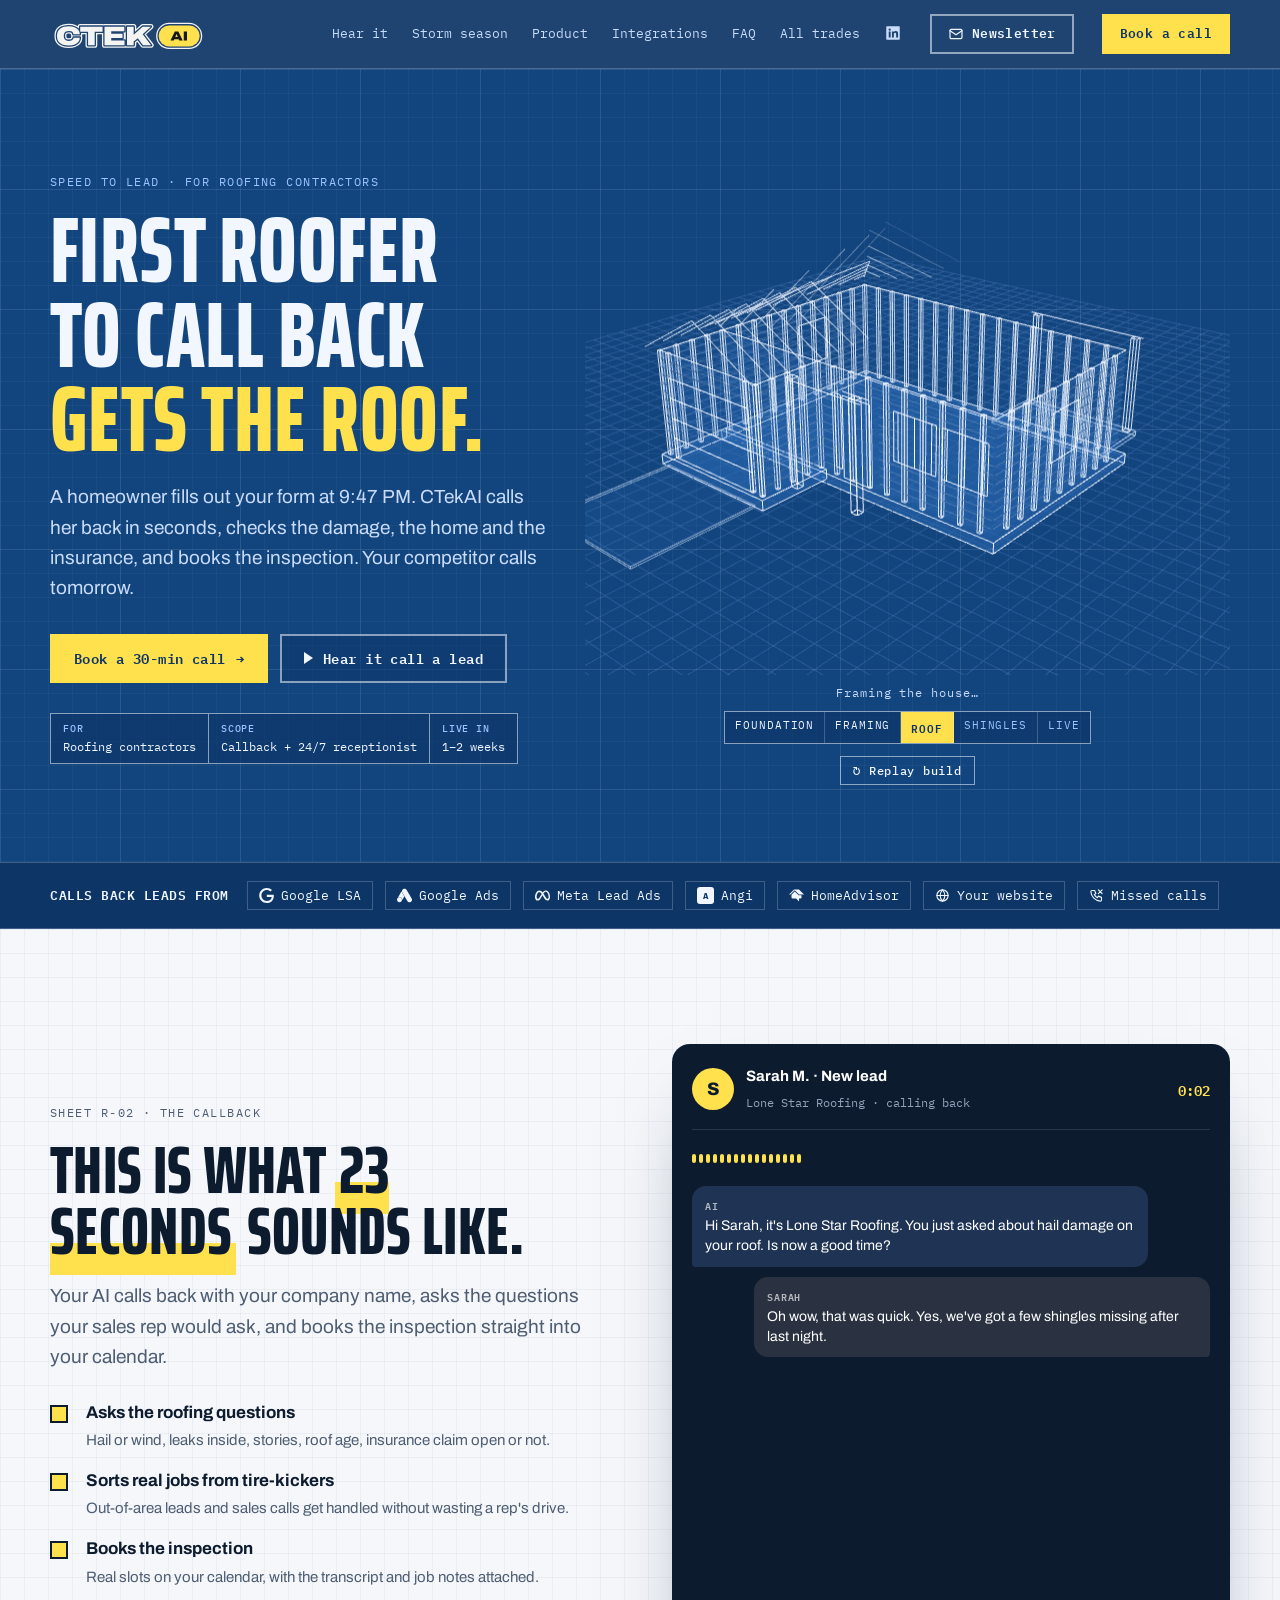
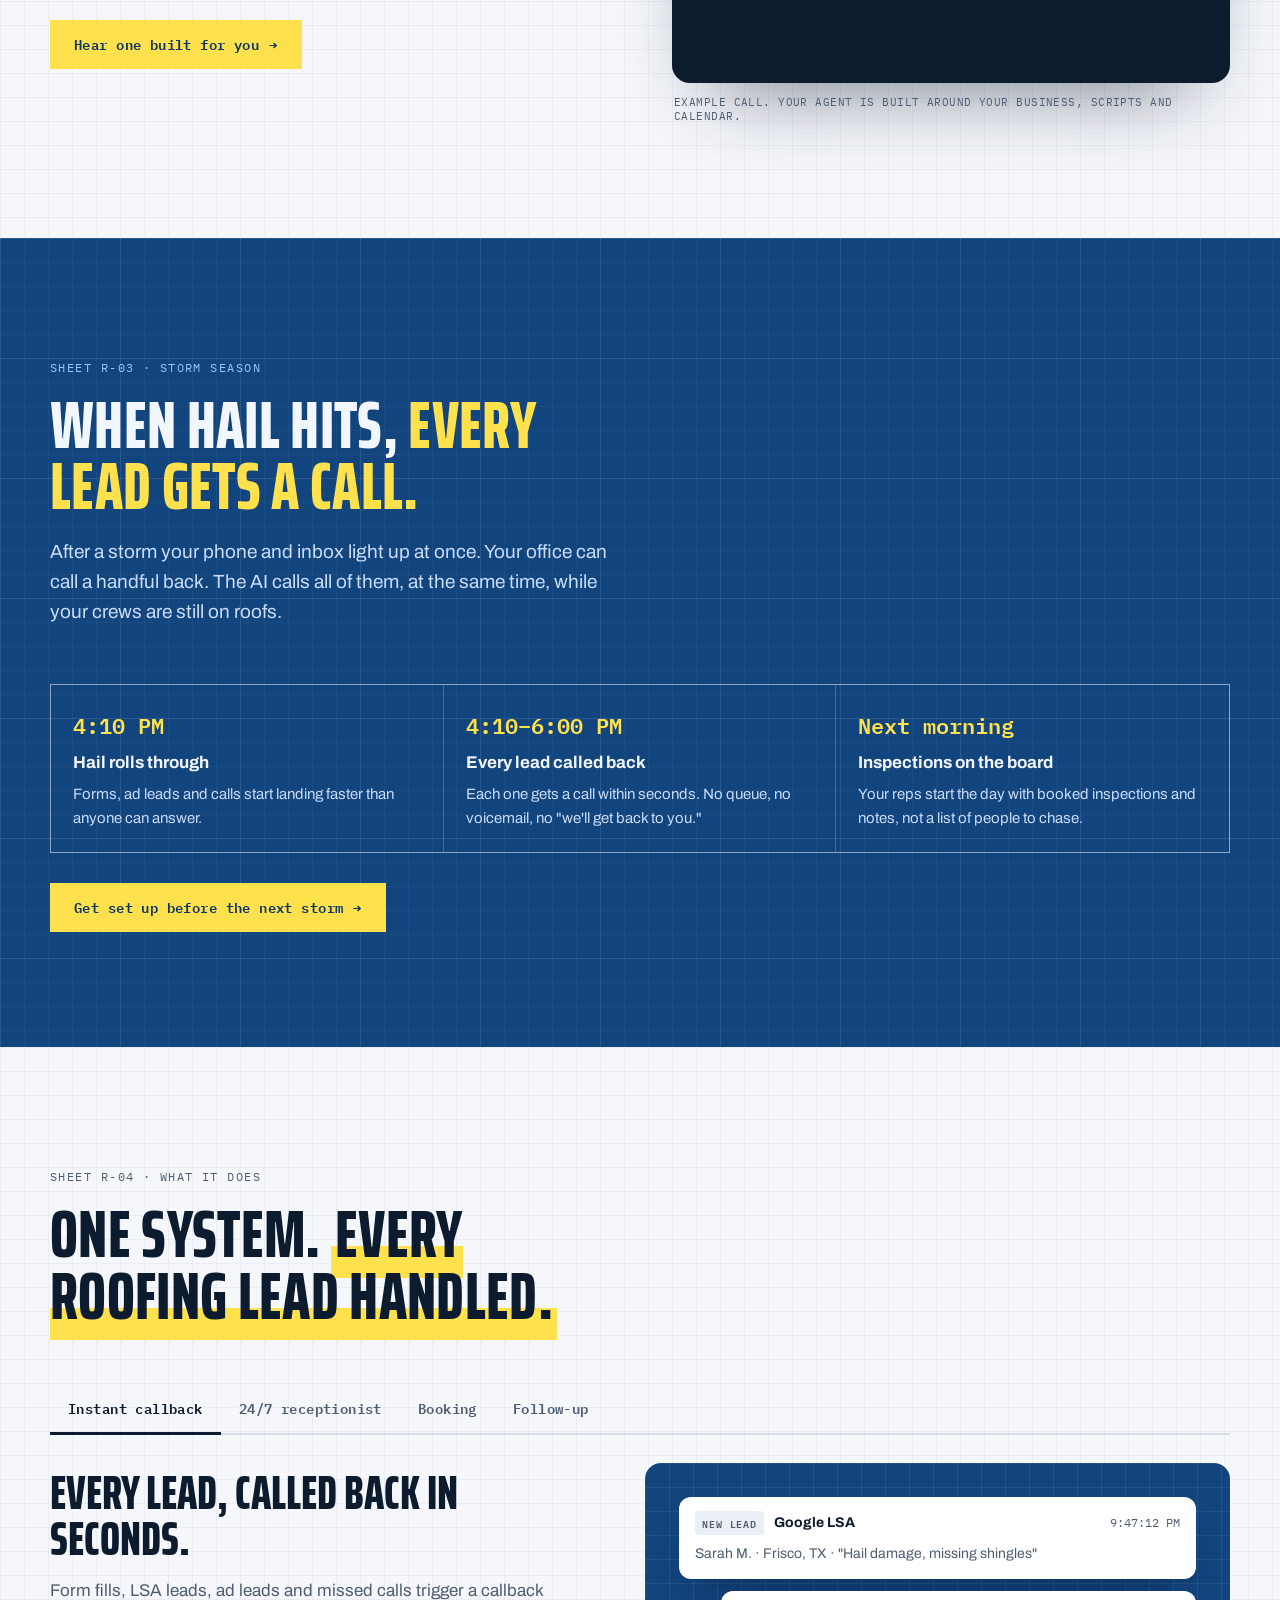
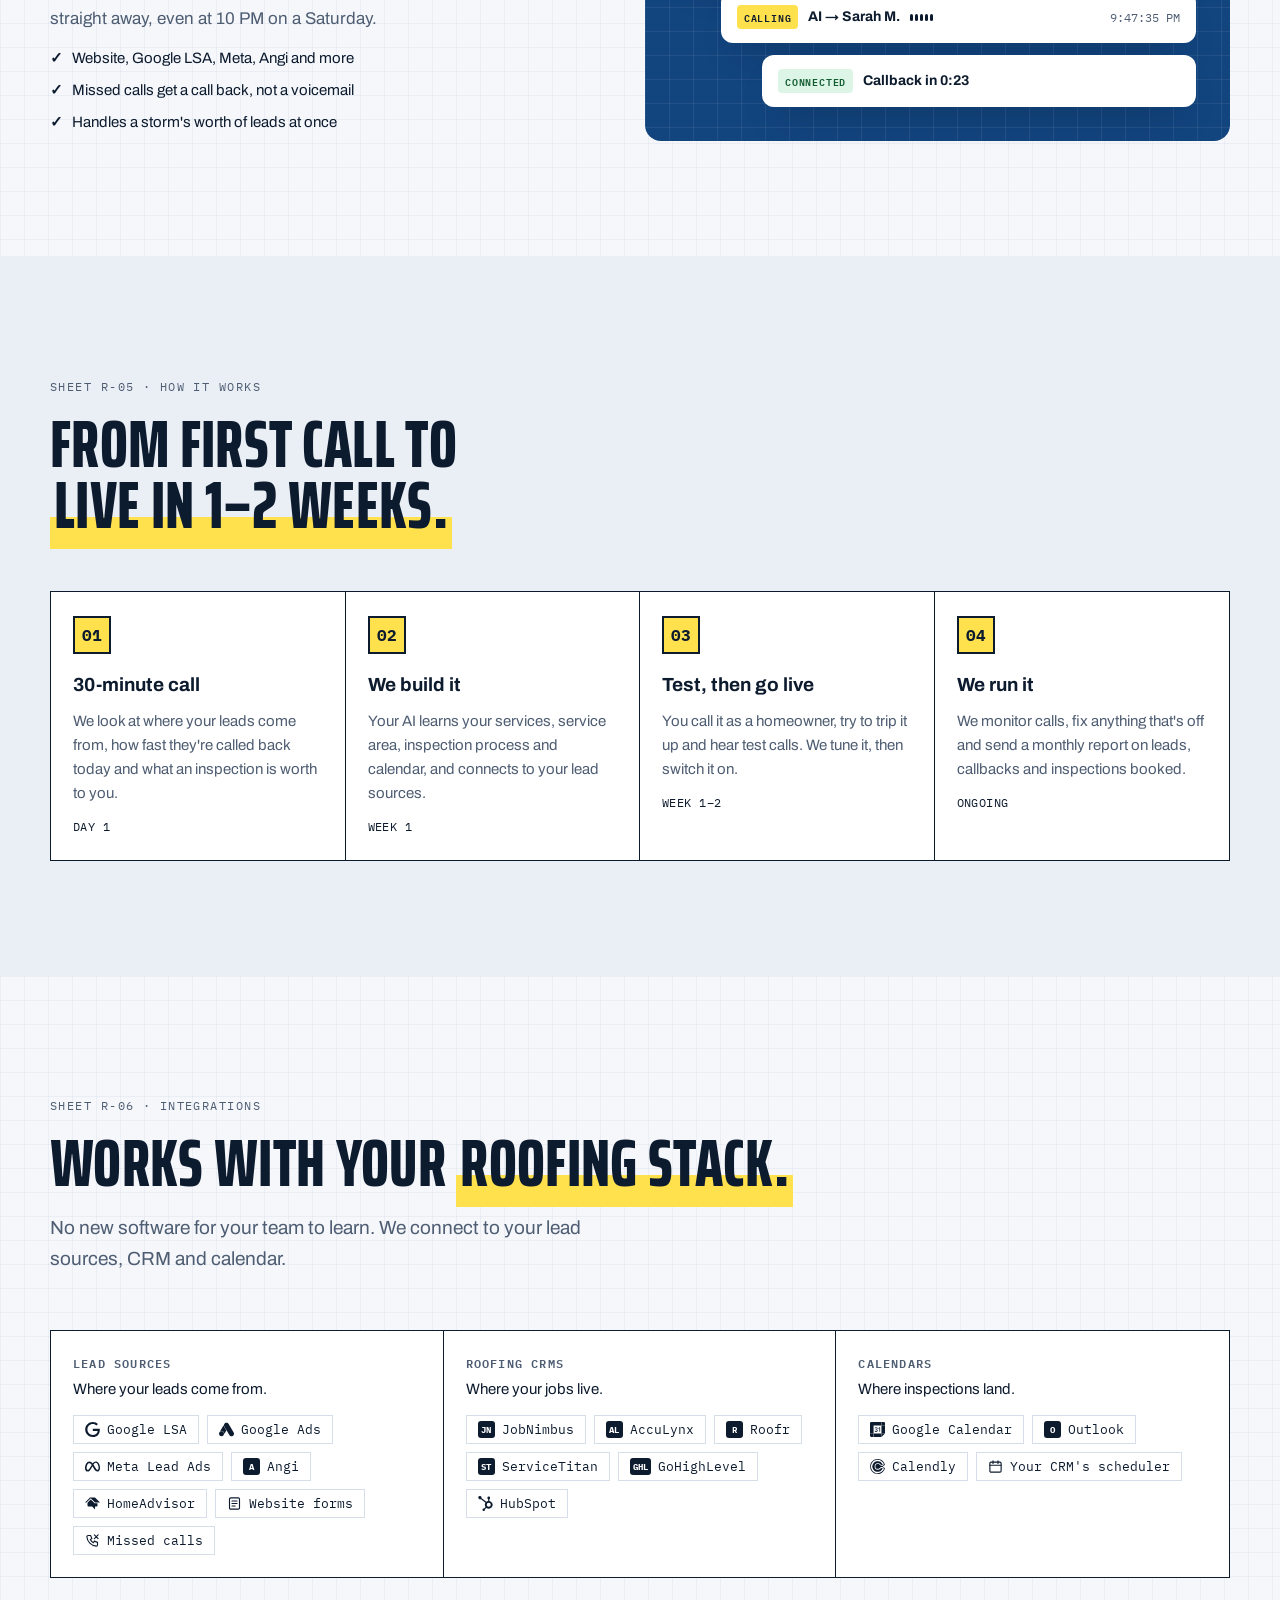
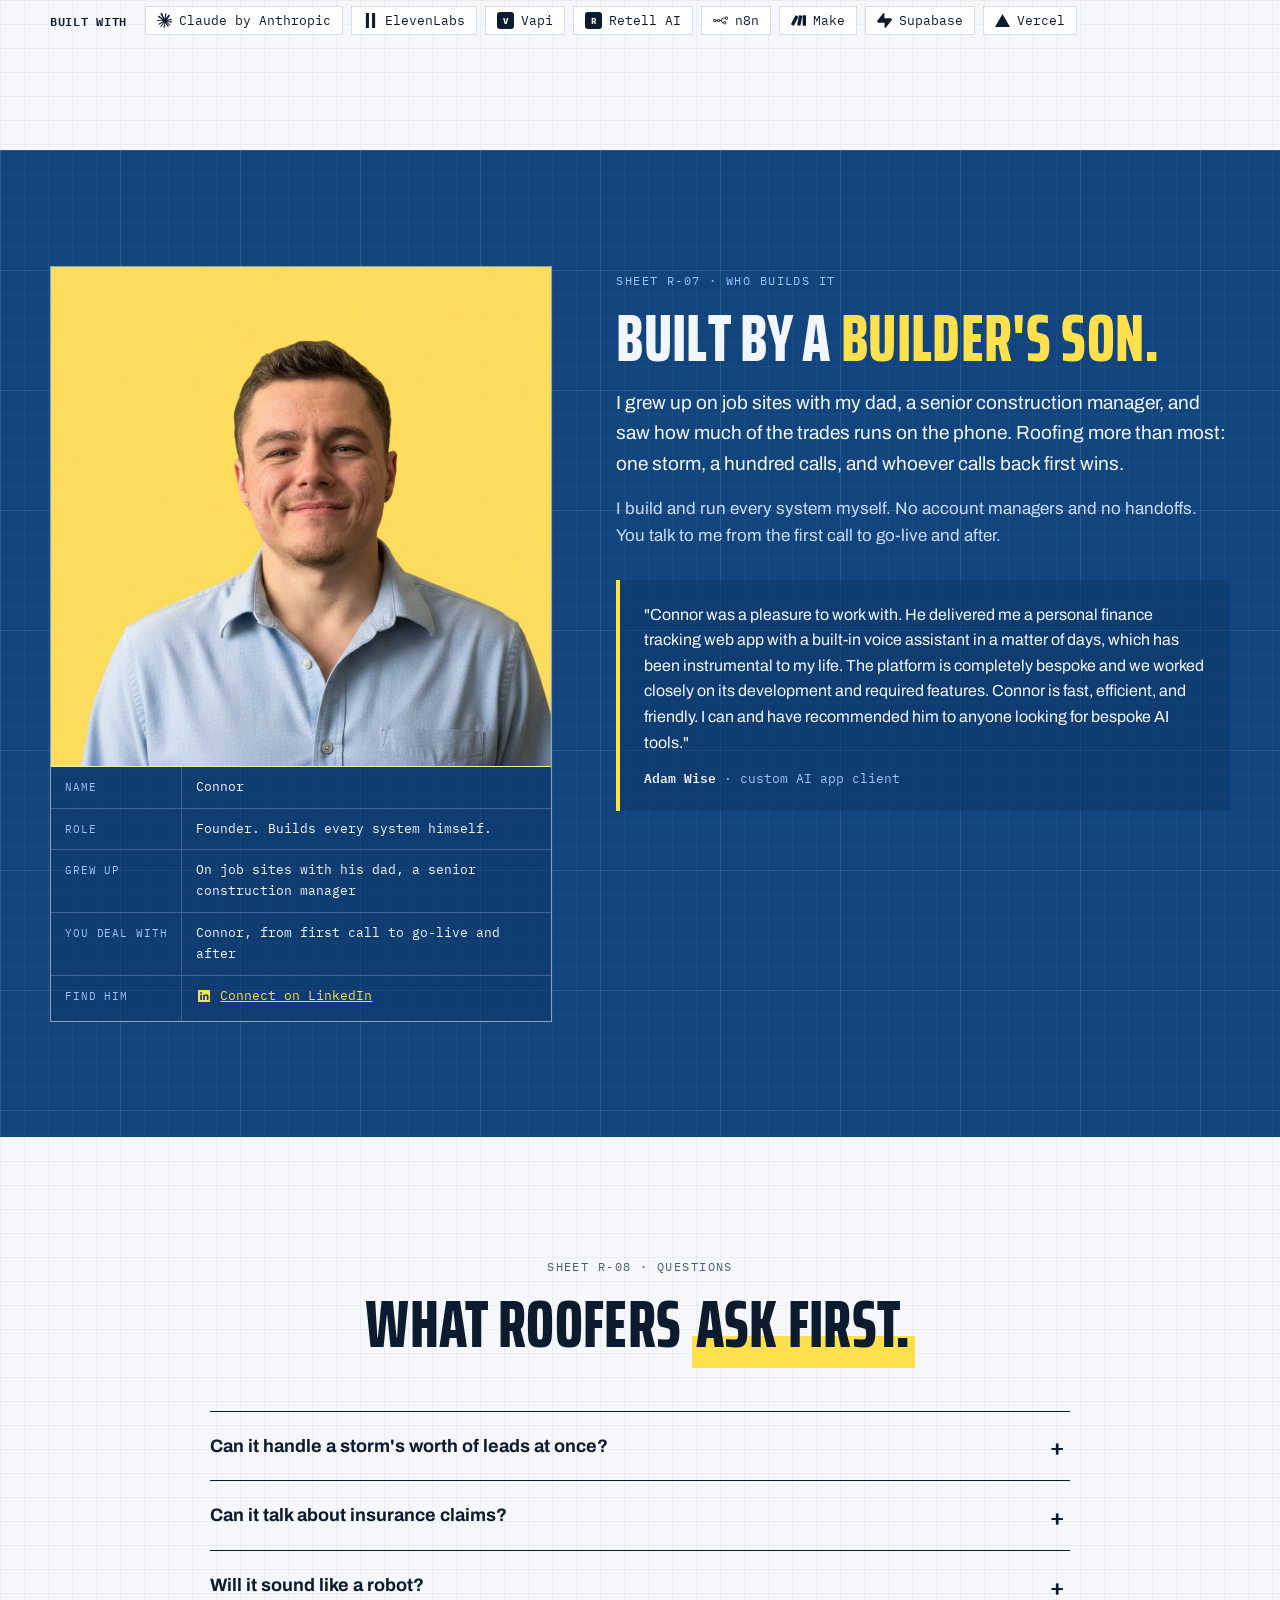
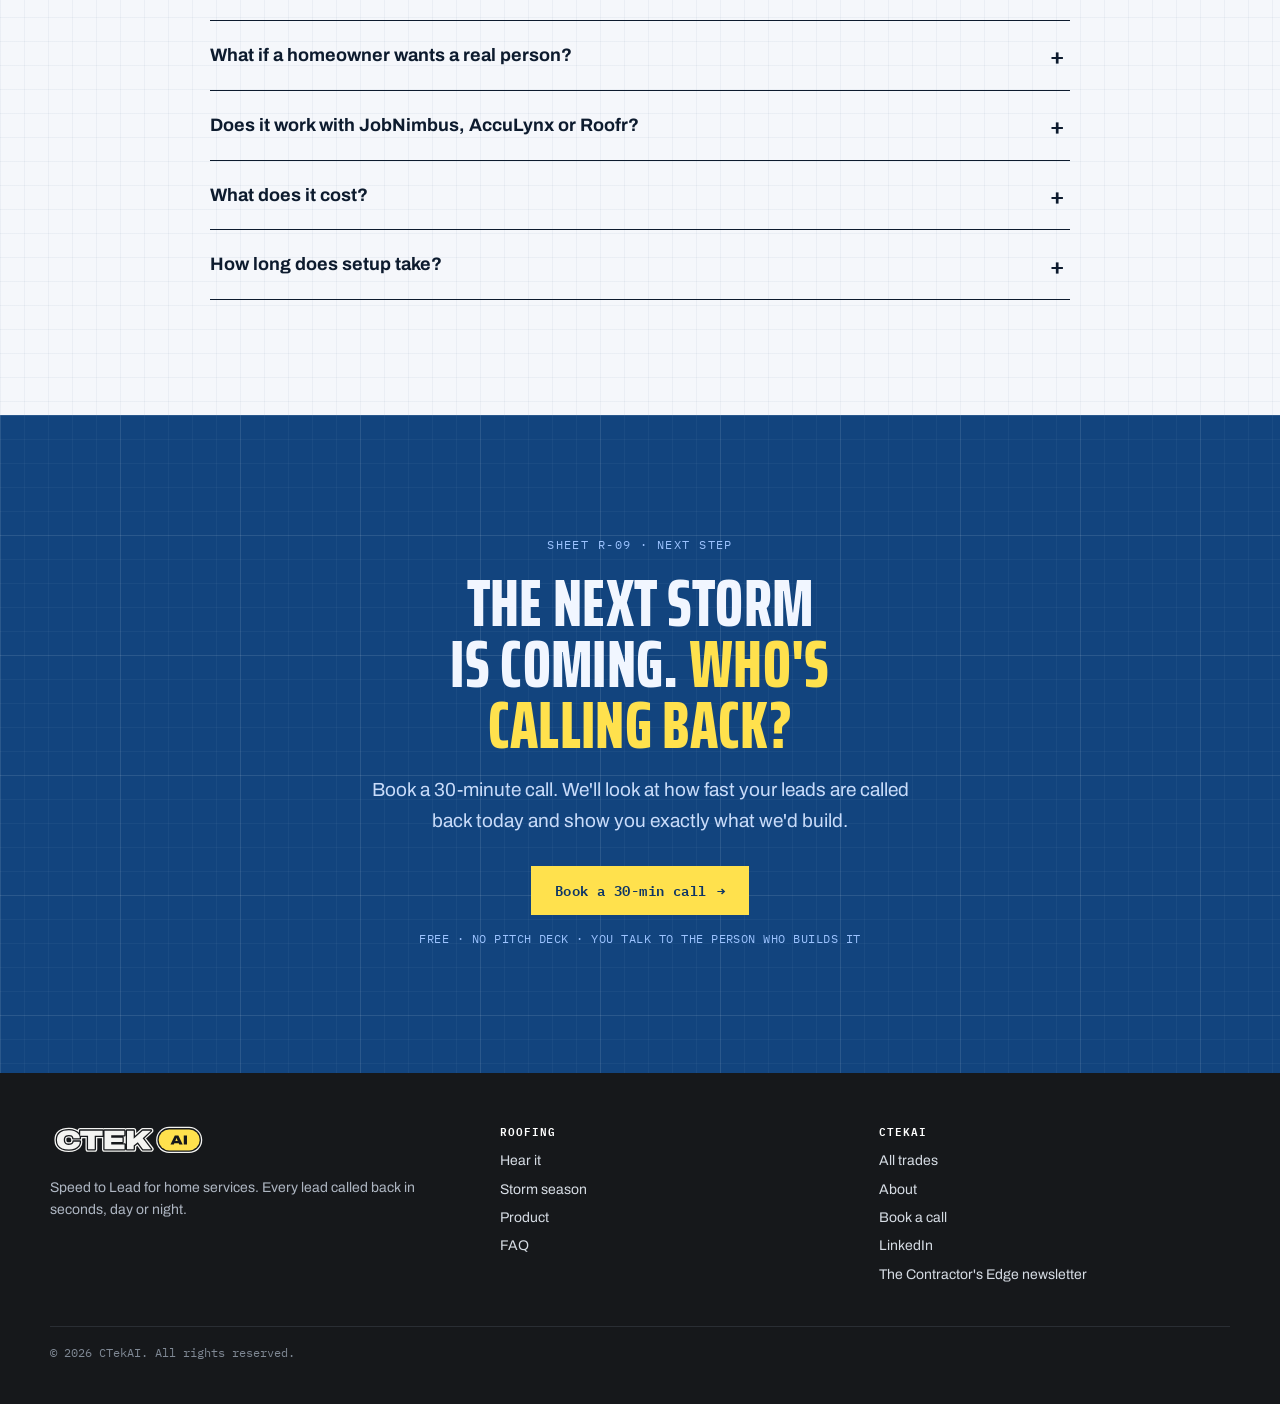
==== commit 3dfb0eb2: "fix: newsletter as nav button, cache-busting, fixed icon sizes - Replace the newsletter top bar with" ====
--- a/roofing.html
+++ b/roofing.html
@@ -26,21 +26,10 @@
   <link rel="preconnect" href="https://fonts.googleapis.com">
   <link rel="preconnect" href="https://fonts.gstatic.com" crossorigin>
   <link rel="stylesheet" href="https://fonts.googleapis.com/css2?family=Archivo:wght@400;500;700&family=IBM+Plex+Mono:wght@400;500;600&family=Saira+Extra+Condensed:wght@700;800&display=swap">
-  <link rel="stylesheet" href="/assets/css/site.css">
+  <link rel="stylesheet" href="/assets/css/site.css?v=4">
 </head>
 <body>
 <a class="skip" href="#main">Skip to content</a>
-<div class="topbar" data-newsletter>
-  <div class="wrap">
-    <a href="NEWSLETTER_URL" target="_blank" rel="noopener">
-      <span class="tb-tag">Free newsletter</span>
-      <span class="tb-name">The Contractor's Edge</span>
-      <span class="tb-desc">AI tools that win trades businesses more jobs, every week</span>
-      <span class="tb-count" data-subscribers="SUBSCRIBER_COUNT"></span>
-      <span class="tb-go">Subscribe <span aria-hidden="true">→</span></span>
-    </a>
-  </div>
-</div>
 
 <header class="nav">
   <div class="wrap">
@@ -53,9 +42,11 @@
       <li><a href="#integrations">Integrations</a></li>
       <li><a href="#faq">FAQ</a></li>
       <li><a href="/">All trades</a></li>
-      <li class="nav-li"><a href="LINKEDIN_URL" target="_blank" rel="noopener" aria-label="Connor on LinkedIn"><svg class="ico" viewBox="0 0 24 24" aria-hidden="true"><path d="M4 3h16a1 1 0 0 1 1 1v16a1 1 0 0 1-1 1H4a1 1 0 0 1-1-1V4a1 1 0 0 1 1-1zm2.3 7v8h2.6v-8H6.3zm1.3-4a1.5 1.5 0 1 0 0 3 1.5 1.5 0 0 0 0-3zM10.6 10v8h2.6v-4.2c0-1.1.2-2.2 1.6-2.2 1.4 0 1.4 1.3 1.4 2.3V18h2.6v-4.6c0-2.3-.5-4-3.1-4-1.3 0-2.1.7-2.5 1.3V10h-2.6z"/></svg><span class="li-txt">LinkedIn</span></a></li>
+      <li class="nav-li"><a href="LINKEDIN_URL" target="_blank" rel="noopener" aria-label="Connor on LinkedIn"><svg class="ico" width="16" height="16" viewBox="0 0 24 24" aria-hidden="true"><path d="M4 3h16a1 1 0 0 1 1 1v16a1 1 0 0 1-1 1H4a1 1 0 0 1-1-1V4a1 1 0 0 1 1-1zm2.3 7v8h2.6v-8H6.3zm1.3-4a1.5 1.5 0 1 0 0 3 1.5 1.5 0 0 0 0-3zM10.6 10v8h2.6v-4.2c0-1.1.2-2.2 1.6-2.2 1.4 0 1.4 1.3 1.4 2.3V18h2.6v-4.6c0-2.3-.5-4-3.1-4-1.3 0-2.1.7-2.5 1.3V10h-2.6z"/></svg><span class="li-txt">LinkedIn</span></a></li>
+      <li class="mobile-cta news"><a href="NEWSLETTER_URL" target="_blank" rel="noopener"><svg class="ico line" width="16" height="16" viewBox="0 0 24 24" aria-hidden="true"><rect x="3" y="5" width="18" height="14" rx="2"/><path d="M3 7l9 6 9-6"/></svg>The Contractor's Edge newsletter<span class="count" data-subscribers="SUBSCRIBER_COUNT"></span></a></li>
       <li class="mobile-cta"><a href="https://calendly.com/connor-ctekai/30min" target="_blank" rel="noopener">Book a 30-min call</a></li>
     </ul>
+    <a class="btn btn-news nav-cta" href="NEWSLETTER_URL" target="_blank" rel="noopener"><svg class="ico line" width="16" height="16" viewBox="0 0 24 24" aria-hidden="true"><rect x="3" y="5" width="18" height="14" rx="2"/><path d="M3 7l9 6 9-6"/></svg>Newsletter<span class="count" data-subscribers="SUBSCRIBER_COUNT"></span></a>
     <a class="btn btn-primary nav-cta" href="https://calendly.com/connor-ctekai/30min" target="_blank" rel="noopener">Book a call</a>
   </div>
 </header>
@@ -104,7 +95,7 @@
   <div class="sources" aria-label="Lead sources">
     <div class="wrap">
       <b>CALLS BACK LEADS FROM</b>
-      <span class="chip"><svg class="ico" viewBox="0 0 24 24" aria-hidden="true"><path d="M12.48 10.92v3.28h7.84c-.24 1.84-.853 3.187-1.787 4.133-1.147 1.147-2.933 2.4-6.053 2.4-4.827 0-8.6-3.893-8.6-8.72s3.773-8.72 8.6-8.72c2.6 0 4.507 1.027 5.907 2.347l2.307-2.307C18.747 1.44 16.133 0 12.48 0 5.867 0 .307 5.387.307 12s5.56 12 12.173 12c3.573 0 6.267-1.173 8.373-3.36 2.16-2.16 2.84-5.213 2.84-7.667 0-.76-.053-1.467-.173-2.053H12.48z"/></svg>Google LSA</span><span class="chip"><svg class="ico" viewBox="0 0 24 24" aria-hidden="true"><path d="M3.9998 22.9291C1.7908 22.9291 0 21.1383 0 18.9293s1.7908-3.9998 3.9998-3.9998 3.9998 1.7908 3.9998 3.9998-1.7908 3.9998-3.9998 3.9998zm19.4643-6.0004L15.4632 3.072C14.3586 1.1587 11.9121.5028 9.9988 1.6074S7.4295 5.1585 8.5341 7.0718l8.0009 13.8567c1.1046 1.9133 3.5511 2.5679 5.4644 1.4646 1.9134-1.1046 2.568-3.5511 1.4647-5.4644zM7.5137 4.8438L1.5645 15.1484A4.5 4.5 0 0 1 4 14.4297c2.5597-.0075 4.6248 2.1585 4.4941 4.7148l3.2168-5.5723-3.6094-6.25c-.4499-.7793-.6322-1.6394-.5878-2.4784z"/></svg>Google Ads</span><span class="chip"><svg class="ico" viewBox="0 0 24 24" aria-hidden="true"><path d="M6.915 4.03c-1.968 0-3.683 1.28-4.871 3.113C.704 9.208 0 11.883 0 14.449c0 .706.07 1.369.21 1.973a6.624 6.624 0 0 0 .265.86 5.297 5.297 0 0 0 .371.761c.696 1.159 1.818 1.927 3.593 1.927 1.497 0 2.633-.671 3.965-2.444.76-1.012 1.144-1.626 2.663-4.32l.756-1.339.186-.325c.061.1.121.196.183.3l2.152 3.595c.724 1.21 1.665 2.556 2.47 3.314 1.046.987 1.992 1.22 3.06 1.22 1.075 0 1.876-.355 2.455-.843a3.743 3.743 0 0 0 .81-.973c.542-.939.861-2.127.861-3.745 0-2.72-.681-5.357-2.084-7.45-1.282-1.912-2.957-2.93-4.716-2.93-1.047 0-2.088.467-3.053 1.308-.652.57-1.257 1.29-1.82 2.05-.69-.875-1.335-1.547-1.958-2.056-1.182-.966-2.315-1.303-3.454-1.303zm10.16 2.053c1.147 0 2.188.758 2.992 1.999 1.132 1.748 1.647 4.195 1.647 6.4 0 1.548-.368 2.9-1.839 2.9-.58 0-1.027-.23-1.664-1.004-.496-.601-1.343-1.878-2.832-4.358l-.617-1.028a44.908 44.908 0 0 0-1.255-1.98c.07-.109.141-.224.211-.327 1.12-1.667 2.118-2.602 3.358-2.602zm-10.201.553c1.265 0 2.058.791 2.675 1.446.307.327.737.871 1.234 1.579l-1.02 1.566c-.757 1.163-1.882 3.017-2.837 4.338-1.191 1.649-1.81 1.817-2.486 1.817-.524 0-1.038-.237-1.383-.794-.263-.426-.464-1.13-.464-2.046 0-2.221.63-4.535 1.66-6.088.454-.687.964-1.226 1.533-1.533a2.264 2.264 0 0 1 1.088-.285z"/></svg>Meta Lead Ads</span><span class="chip"><span class="ico mono" aria-hidden="true">A</span>Angi</span><span class="chip"><svg class="ico" viewBox="0 0 24 24" aria-hidden="true"><path d="M15.98 2.442H8.02L0 10.46h2.275l6.882-6.88 6.881 6.881H24l-8.02-8.018m-.492 9.348L9.157 5.459 4.01 10.605v4.987a1.33 1.33 0 0 0 1.329 1.329h6.077l4.637 4.637v-4.637h2.598a1.33 1.33 0 0 0 1.33-1.33V11.79h-4.494Z"/></svg>HomeAdvisor</span><span class="chip"><svg class="ico line" viewBox="0 0 24 24" aria-hidden="true"><circle cx="12" cy="12" r="9"/><path d="M3 12h18M12 3c2.5 2.6 3.8 5.6 3.8 9s-1.3 6.4-3.8 9c-2.5-2.6-3.8-5.6-3.8-9S9.5 5.6 12 3z"/></svg>Your website</span><span class="chip"><svg class="ico line" viewBox="0 0 24 24" aria-hidden="true"><path d="M5 4h4l2 5-2.5 1.5a11 11 0 0 0 5 5L15 13l5 2v4a2 2 0 0 1-2 2A16 16 0 0 1 3 6a2 2 0 0 1 2-2z"/><path d="M15 3l6 6M21 3l-6 6"/></svg>Missed calls</span>
+      <span class="chip"><svg class="ico" width="16" height="16" viewBox="0 0 24 24" aria-hidden="true"><path d="M12.48 10.92v3.28h7.84c-.24 1.84-.853 3.187-1.787 4.133-1.147 1.147-2.933 2.4-6.053 2.4-4.827 0-8.6-3.893-8.6-8.72s3.773-8.72 8.6-8.72c2.6 0 4.507 1.027 5.907 2.347l2.307-2.307C18.747 1.44 16.133 0 12.48 0 5.867 0 .307 5.387.307 12s5.56 12 12.173 12c3.573 0 6.267-1.173 8.373-3.36 2.16-2.16 2.84-5.213 2.84-7.667 0-.76-.053-1.467-.173-2.053H12.48z"/></svg>Google LSA</span><span class="chip"><svg class="ico" width="16" height="16" viewBox="0 0 24 24" aria-hidden="true"><path d="M3.9998 22.9291C1.7908 22.9291 0 21.1383 0 18.9293s1.7908-3.9998 3.9998-3.9998 3.9998 1.7908 3.9998 3.9998-1.7908 3.9998-3.9998 3.9998zm19.4643-6.0004L15.4632 3.072C14.3586 1.1587 11.9121.5028 9.9988 1.6074S7.4295 5.1585 8.5341 7.0718l8.0009 13.8567c1.1046 1.9133 3.5511 2.5679 5.4644 1.4646 1.9134-1.1046 2.568-3.5511 1.4647-5.4644zM7.5137 4.8438L1.5645 15.1484A4.5 4.5 0 0 1 4 14.4297c2.5597-.0075 4.6248 2.1585 4.4941 4.7148l3.2168-5.5723-3.6094-6.25c-.4499-.7793-.6322-1.6394-.5878-2.4784z"/></svg>Google Ads</span><span class="chip"><svg class="ico" width="16" height="16" viewBox="0 0 24 24" aria-hidden="true"><path d="M6.915 4.03c-1.968 0-3.683 1.28-4.871 3.113C.704 9.208 0 11.883 0 14.449c0 .706.07 1.369.21 1.973a6.624 6.624 0 0 0 .265.86 5.297 5.297 0 0 0 .371.761c.696 1.159 1.818 1.927 3.593 1.927 1.497 0 2.633-.671 3.965-2.444.76-1.012 1.144-1.626 2.663-4.32l.756-1.339.186-.325c.061.1.121.196.183.3l2.152 3.595c.724 1.21 1.665 2.556 2.47 3.314 1.046.987 1.992 1.22 3.06 1.22 1.075 0 1.876-.355 2.455-.843a3.743 3.743 0 0 0 .81-.973c.542-.939.861-2.127.861-3.745 0-2.72-.681-5.357-2.084-7.45-1.282-1.912-2.957-2.93-4.716-2.93-1.047 0-2.088.467-3.053 1.308-.652.57-1.257 1.29-1.82 2.05-.69-.875-1.335-1.547-1.958-2.056-1.182-.966-2.315-1.303-3.454-1.303zm10.16 2.053c1.147 0 2.188.758 2.992 1.999 1.132 1.748 1.647 4.195 1.647 6.4 0 1.548-.368 2.9-1.839 2.9-.58 0-1.027-.23-1.664-1.004-.496-.601-1.343-1.878-2.832-4.358l-.617-1.028a44.908 44.908 0 0 0-1.255-1.98c.07-.109.141-.224.211-.327 1.12-1.667 2.118-2.602 3.358-2.602zm-10.201.553c1.265 0 2.058.791 2.675 1.446.307.327.737.871 1.234 1.579l-1.02 1.566c-.757 1.163-1.882 3.017-2.837 4.338-1.191 1.649-1.81 1.817-2.486 1.817-.524 0-1.038-.237-1.383-.794-.263-.426-.464-1.13-.464-2.046 0-2.221.63-4.535 1.66-6.088.454-.687.964-1.226 1.533-1.533a2.264 2.264 0 0 1 1.088-.285z"/></svg>Meta Lead Ads</span><span class="chip"><span class="ico mono" aria-hidden="true">A</span>Angi</span><span class="chip"><svg class="ico" width="16" height="16" viewBox="0 0 24 24" aria-hidden="true"><path d="M15.98 2.442H8.02L0 10.46h2.275l6.882-6.88 6.881 6.881H24l-8.02-8.018m-.492 9.348L9.157 5.459 4.01 10.605v4.987a1.33 1.33 0 0 0 1.329 1.329h6.077l4.637 4.637v-4.637h2.598a1.33 1.33 0 0 0 1.33-1.33V11.79h-4.494Z"/></svg>HomeAdvisor</span><span class="chip"><svg class="ico line" width="16" height="16" viewBox="0 0 24 24" aria-hidden="true"><circle cx="12" cy="12" r="9"/><path d="M3 12h18M12 3c2.5 2.6 3.8 5.6 3.8 9s-1.3 6.4-3.8 9c-2.5-2.6-3.8-5.6-3.8-9S9.5 5.6 12 3z"/></svg>Your website</span><span class="chip"><svg class="ico line" width="16" height="16" viewBox="0 0 24 24" aria-hidden="true"><path d="M5 4h4l2 5-2.5 1.5a11 11 0 0 0 5 5L15 13l5 2v4a2 2 0 0 1-2 2A16 16 0 0 1 3 6a2 2 0 0 1 2-2z"/><path d="M15 3l6 6M21 3l-6 6"/></svg>Missed calls</span>
     </div>
   </div>
 
@@ -261,11 +252,11 @@
         <p class="lede">No new software for your team to learn. We connect to your lead sources, CRM and calendar.</p>
       </div>
       <div class="int-grid">
-        <div class="int-col"><h3>Lead sources</h3><p>Where your leads come from.</p><div class="chips"><span class="chip"><svg class="ico" viewBox="0 0 24 24" aria-hidden="true"><path d="M12.48 10.92v3.28h7.84c-.24 1.84-.853 3.187-1.787 4.133-1.147 1.147-2.933 2.4-6.053 2.4-4.827 0-8.6-3.893-8.6-8.72s3.773-8.72 8.6-8.72c2.6 0 4.507 1.027 5.907 2.347l2.307-2.307C18.747 1.44 16.133 0 12.48 0 5.867 0 .307 5.387.307 12s5.56 12 12.173 12c3.573 0 6.267-1.173 8.373-3.36 2.16-2.16 2.84-5.213 2.84-7.667 0-.76-.053-1.467-.173-2.053H12.48z"/></svg>Google LSA</span><span class="chip"><svg class="ico" viewBox="0 0 24 24" aria-hidden="true"><path d="M3.9998 22.9291C1.7908 22.9291 0 21.1383 0 18.9293s1.7908-3.9998 3.9998-3.9998 3.9998 1.7908 3.9998 3.9998-1.7908 3.9998-3.9998 3.9998zm19.4643-6.0004L15.4632 3.072C14.3586 1.1587 11.9121.5028 9.9988 1.6074S7.4295 5.1585 8.5341 7.0718l8.0009 13.8567c1.1046 1.9133 3.5511 2.5679 5.4644 1.4646 1.9134-1.1046 2.568-3.5511 1.4647-5.4644zM7.5137 4.8438L1.5645 15.1484A4.5 4.5 0 0 1 4 14.4297c2.5597-.0075 4.6248 2.1585 4.4941 4.7148l3.2168-5.5723-3.6094-6.25c-.4499-.7793-.6322-1.6394-.5878-2.4784z"/></svg>Google Ads</span><span class="chip"><svg class="ico" viewBox="0 0 24 24" aria-hidden="true"><path d="M6.915 4.03c-1.968 0-3.683 1.28-4.871 3.113C.704 9.208 0 11.883 0 14.449c0 .706.07 1.369.21 1.973a6.624 6.624 0 0 0 .265.86 5.297 5.297 0 0 0 .371.761c.696 1.159 1.818 1.927 3.593 1.927 1.497 0 2.633-.671 3.965-2.444.76-1.012 1.144-1.626 2.663-4.32l.756-1.339.186-.325c.061.1.121.196.183.3l2.152 3.595c.724 1.21 1.665 2.556 2.47 3.314 1.046.987 1.992 1.22 3.06 1.22 1.075 0 1.876-.355 2.455-.843a3.743 3.743 0 0 0 .81-.973c.542-.939.861-2.127.861-3.745 0-2.72-.681-5.357-2.084-7.45-1.282-1.912-2.957-2.93-4.716-2.93-1.047 0-2.088.467-3.053 1.308-.652.57-1.257 1.29-1.82 2.05-.69-.875-1.335-1.547-1.958-2.056-1.182-.966-2.315-1.303-3.454-1.303zm10.16 2.053c1.147 0 2.188.758 2.992 1.999 1.132 1.748 1.647 4.195 1.647 6.4 0 1.548-.368 2.9-1.839 2.9-.58 0-1.027-.23-1.664-1.004-.496-.601-1.343-1.878-2.832-4.358l-.617-1.028a44.908 44.908 0 0 0-1.255-1.98c.07-.109.141-.224.211-.327 1.12-1.667 2.118-2.602 3.358-2.602zm-10.201.553c1.265 0 2.058.791 2.675 1.446.307.327.737.871 1.234 1.579l-1.02 1.566c-.757 1.163-1.882 3.017-2.837 4.338-1.191 1.649-1.81 1.817-2.486 1.817-.524 0-1.038-.237-1.383-.794-.263-.426-.464-1.13-.464-2.046 0-2.221.63-4.535 1.66-6.088.454-.687.964-1.226 1.533-1.533a2.264 2.264 0 0 1 1.088-.285z"/></svg>Meta Lead Ads</span><span class="chip"><span class="ico mono" aria-hidden="true">A</span>Angi</span><span class="chip"><svg class="ico" viewBox="0 0 24 24" aria-hidden="true"><path d="M15.98 2.442H8.02L0 10.46h2.275l6.882-6.88 6.881 6.881H24l-8.02-8.018m-.492 9.348L9.157 5.459 4.01 10.605v4.987a1.33 1.33 0 0 0 1.329 1.329h6.077l4.637 4.637v-4.637h2.598a1.33 1.33 0 0 0 1.33-1.33V11.79h-4.494Z"/></svg>HomeAdvisor</span><span class="chip"><svg class="ico line" viewBox="0 0 24 24" aria-hidden="true"><rect x="4" y="3" width="16" height="18" rx="2"/><path d="M8 8h8M8 12h8M8 16h5"/></svg>Website forms</span><span class="chip"><svg class="ico line" viewBox="0 0 24 24" aria-hidden="true"><path d="M5 4h4l2 5-2.5 1.5a11 11 0 0 0 5 5L15 13l5 2v4a2 2 0 0 1-2 2A16 16 0 0 1 3 6a2 2 0 0 1 2-2z"/><path d="M15 3l6 6M21 3l-6 6"/></svg>Missed calls</span></div></div>
-        <div class="int-col"><h3>Roofing CRMs</h3><p>Where your jobs live.</p><div class="chips"><span class="chip"><span class="ico mono" aria-hidden="true">JN</span>JobNimbus</span><span class="chip"><span class="ico mono" aria-hidden="true">AL</span>AccuLynx</span><span class="chip"><span class="ico mono" aria-hidden="true">R</span>Roofr</span><span class="chip"><span class="ico mono" aria-hidden="true">ST</span>ServiceTitan</span><span class="chip"><span class="ico mono" aria-hidden="true">GHL</span>GoHighLevel</span><span class="chip"><svg class="ico" viewBox="0 0 24 24" aria-hidden="true"><path d="M18.164 7.93V5.084a2.198 2.198 0 001.267-1.978v-.067A2.2 2.2 0 0017.238.845h-.067a2.2 2.2 0 00-2.193 2.193v.067a2.196 2.196 0 001.252 1.973l.013.006v2.852a6.22 6.22 0 00-2.969 1.31l.012-.01-7.828-6.095A2.497 2.497 0 104.3 4.656l-.012.006 7.697 5.991a6.176 6.176 0 00-1.038 3.446c0 1.343.425 2.588 1.147 3.607l-.013-.02-2.342 2.343a1.968 1.968 0 00-.58-.095h-.002a2.033 2.033 0 102.033 2.033 1.978 1.978 0 00-.1-.595l.005.014 2.317-2.317a6.247 6.247 0 104.782-11.134l-.036-.005zm-.964 9.378a3.206 3.206 0 113.215-3.207v.002a3.206 3.206 0 01-3.207 3.207z"/></svg>HubSpot</span></div></div>
-        <div class="int-col"><h3>Calendars</h3><p>Where inspections land.</p><div class="chips"><span class="chip"><svg class="ico" viewBox="0 0 24 24" aria-hidden="true"><path d="M18.316 5.684H24v12.632h-5.684V5.684zM5.684 24h12.632v-5.684H5.684V24zM18.316 5.684V0H1.895A1.894 1.894 0 0 0 0 1.895v16.421h5.684V5.684h12.632zm-7.207 6.25v-.065c.272-.144.5-.349.687-.617s.279-.595.279-.982c0-.379-.099-.72-.3-1.025a2.05 2.05 0 0 0-.832-.714 2.703 2.703 0 0 0-1.197-.257c-.6 0-1.094.156-1.481.467-.386.311-.65.671-.793 1.078l1.085.452c.086-.249.224-.461.413-.633.189-.172.445-.257.767-.257.33 0 .602.088.816.264a.86.86 0 0 1 .322.703c0 .33-.12.589-.36.778-.24.19-.535.284-.886.284h-.567v1.085h.633c.407 0 .748.109 1.02.327.272.218.407.499.407.843 0 .336-.129.614-.387.832s-.565.327-.924.327c-.351 0-.651-.103-.897-.311-.248-.208-.422-.502-.521-.881l-1.096.452c.178.616.505 1.082.977 1.401.472.319.984.478 1.538.477a2.84 2.84 0 0 0 1.293-.291c.382-.193.684-.458.902-.794.218-.336.327-.72.327-1.149 0-.429-.115-.797-.344-1.105a2.067 2.067 0 0 0-.881-.689zm2.093-1.931l.602.913L15 10.045v5.744h1.187V8.446h-.827l-2.158 1.557zM22.105 0h-3.289v5.184H24V1.895A1.894 1.894 0 0 0 22.105 0zm-3.289 23.5l4.684-4.684h-4.684V23.5zM0 22.105C0 23.152.848 24 1.895 24h3.289v-5.184H0v3.289z"/></svg>Google Calendar</span><span class="chip"><span class="ico mono" aria-hidden="true">O</span>Outlook</span><span class="chip"><svg class="ico" viewBox="0 0 24 24" aria-hidden="true"><path d="M19.655 14.262c.281 0 .557.023.828.064 0 .005-.005.01-.005.014-.105.267-.234.534-.381.786l-1.219 2.106c-1.112 1.936-3.177 3.127-5.411 3.127h-2.432c-2.23 0-4.294-1.191-5.412-3.127l-1.218-2.106a6.251 6.251 0 0 1 0-6.252l1.218-2.106C6.736 4.832 8.8 3.641 11.035 3.641h2.432c2.23 0 4.294 1.191 5.411 3.127l1.219 2.106c.147.252.271.519.381.786 0 .004.005.009.005.014-.267.041-.543.064-.828.064-1.816 0-2.501-.607-3.291-1.306-.764-.676-1.711-1.517-3.44-1.517h-1.029c-1.251 0-2.387.455-3.2 1.278-.796.805-1.233 1.904-1.233 3.099v1.411c0 1.196.437 2.295 1.233 3.099.813.823 1.949 1.278 3.2 1.278h1.034c1.729 0 2.676-.841 3.439-1.517.791-.703 1.471-1.306 3.287-1.301Zm.005-3.237c.399 0 .794-.036 1.179-.11-.002-.004-.002-.01-.002-.014-.073-.414-.193-.823-.349-1.218.731-.12 1.407-.396 1.986-.819 0-.004-.005-.013-.005-.018-.331-1.085-.832-2.101-1.489-3.03-.649-.915-1.435-1.719-2.331-2.395-1.867-1.398-4.088-2.138-6.428-2.138-1.448 0-2.855.28-4.175.841-1.273.543-2.423 1.315-3.407 2.299S2.878 6.552 2.341 7.83c-.557 1.324-.842 2.726-.842 4.175 0 1.448.281 2.855.842 4.174.542 1.274 1.314 2.423 2.298 3.407s2.129 1.761 3.407 2.299c1.324.556 2.727.841 4.175.841 2.34 0 4.561-.74 6.428-2.137a10.815 10.815 0 0 0 2.331-2.396c.652-.929 1.158-1.949 1.489-3.03 0-.004.005-.014.005-.018-.579-.423-1.255-.699-1.986-.819.161-.395.276-.804.349-1.218.005-.009.005-.014.005-.023.869.166 1.692.506 2.404 1.035.685.505.552 1.075.446 1.416C22.184 20.437 17.619 24 12.221 24c-6.625 0-12-5.375-12-12s5.37-12 12-12c5.398 0 9.963 3.563 11.471 8.464.106.341.239.915-.446 1.421-.717.529-1.535.873-2.404 1.034.128.716.128 1.45 0 2.166-.387-.074-.782-.11-1.182-.11-4.184 0-3.968 2.823-6.736 2.823h-1.029c-1.899 0-3.15-1.357-3.15-3.095v-1.411c0-1.738 1.251-3.094 3.15-3.094h1.034c2.768 0 2.552 2.823 6.731 2.827Z"/></svg>Calendly</span><span class="chip"><svg class="ico line" viewBox="0 0 24 24" aria-hidden="true"><rect x="3" y="5" width="18" height="16" rx="2"/><path d="M3 10h18M8 3v4M16 3v4"/></svg>Your CRM's scheduler</span></div></div>
-      </div>
-      <div class="built"><b>Built with</b><div class="chips"><span class="chip"><svg class="ico" viewBox="0 0 24 24" aria-hidden="true"><path d="m4.7144 15.9555 4.7174-2.6471.079-.2307-.079-.1275h-.2307l-.7893-.0486-2.6956-.0729-2.3375-.0971-2.2646-.1214-.5707-.1215-.5343-.7042.0546-.3522.4797-.3218.686.0608 1.5179.1032 2.2767.1578 1.6514.0972 2.4468.255h.3886l.0546-.1579-.1336-.0971-.1032-.0972L6.973 9.8356l-2.55-1.6879-1.3356-.9714-.7225-.4918-.3643-.4614-.1578-1.0078.6557-.7225.8803.0607.2246.0607.8925.686 1.9064 1.4754 2.4893 1.8336.3643.3035.1457-.1032.0182-.0728-.164-.2733-1.3539-2.4467-1.445-2.4893-.6435-1.032-.17-.6194c-.0607-.255-.1032-.4674-.1032-.7285L6.287.1335 6.6997 0l.9957.1336.419.3642.6192 1.4147 1.0018 2.2282 1.5543 3.0296.4553.8985.2429.8318.091.255h.1579v-.1457l.1275-1.706.2368-2.0947.2307-2.6957.0789-.7589.3764-.9107.7468-.4918.5828.2793.4797.686-.0668.4433-.2853 1.8517-.5586 2.9021-.3643 1.9429h.2125l.2429-.2429.9835-1.3053 1.6514-2.0643.7286-.8196.85-.9046.5464-.4311h1.0321l.759 1.1293-.34 1.1657-1.0625 1.3478-.8804 1.1414-1.2628 1.7-.7893 1.36.0729.1093.1882-.0183 2.8535-.607 1.5421-.2794 1.8396-.3157.8318.3886.091.3946-.3278.8075-1.967.4857-2.3072.4614-3.4364.8136-.0425.0304.0486.0607 1.5482.1457.6618.0364h1.621l3.0175.2247.7892.522.4736.6376-.079.4857-1.2142.6193-1.6393-.3886-3.825-.9107-1.3113-.3279h-.1822v.1093l1.0929 1.0686 2.0035 1.8092 2.5075 2.3314.1275.5768-.3218.4554-.34-.0486-2.2039-1.6575-.85-.7468-1.9246-1.621h-.1275v.17l.4432.6496 2.3436 3.5214.1214 1.0807-.17.3521-.6071.2125-.6679-.1214-1.3721-1.9246L14.38 17.959l-1.1414-1.9428-.1397.079-.674 7.2552-.3156.3703-.7286.2793-.6071-.4614-.3218-.7468.3218-1.4753.3886-1.9246.3157-1.53.2853-1.9004.17-.6314-.0121-.0425-.1397.0182-1.4328 1.9672-2.1796 2.9446-1.7243 1.8456-.4128.164-.7164-.3704.0667-.6618.4008-.5889 2.386-3.0357 1.4389-1.882.929-1.0868-.0062-.1579h-.0546l-6.3385 4.1164-1.1293.1457-.4857-.4554.0608-.7467.2307-.2429 1.9064-1.3114Z"/></svg>Claude by Anthropic</span><span class="chip"><svg class="ico" viewBox="0 0 24 24" aria-hidden="true"><path d="M4.6035 0v24h4.9317V0zm9.8613 0v24h4.9317V0z"/></svg>ElevenLabs</span><span class="chip"><span class="ico mono" aria-hidden="true">V</span>Vapi</span><span class="chip"><span class="ico mono" aria-hidden="true">R</span>Retell AI</span><span class="chip"><svg class="ico" viewBox="0 0 24 24" aria-hidden="true"><path d="M21.4737 5.6842c-1.1772 0-2.1663.8051-2.4468 1.8947h-2.8955c-1.235 0-2.289.893-2.492 2.111l-.1038.623a1.263 1.263 0 0 1-1.246 1.0555H11.289c-.2805-1.0896-1.2696-1.8947-2.4468-1.8947s-2.1663.8051-2.4467 1.8947H4.973c-.2805-1.0896-1.2696-1.8947-2.4468-1.8947C1.1311 9.4737 0 10.6047 0 12s1.131 2.5263 2.5263 2.5263c1.1772 0 2.1663-.8051 2.4468-1.8947h1.4223c.2804 1.0896 1.2696 1.8947 2.4467 1.8947 1.1772 0 2.1663-.8051 2.4468-1.8947h1.0008a1.263 1.263 0 0 1 1.2459 1.0555l.1038.623c.203 1.218 1.257 2.111 2.492 2.111h.3692c.2804 1.0895 1.2696 1.8947 2.4468 1.8947 1.3952 0 2.5263-1.131 2.5263-2.5263s-1.131-2.5263-2.5263-2.5263c-1.1772 0-2.1664.805-2.4468 1.8947h-.3692a1.263 1.263 0 0 1-1.246-1.0555l-.1037-.623A2.52 2.52 0 0 0 13.9607 12a2.52 2.52 0 0 0 .821-1.4794l.1038-.623a1.263 1.263 0 0 1 1.2459-1.0555h2.8955c.2805 1.0896 1.2696 1.8947 2.4468 1.8947 1.3952 0 2.5263-1.131 2.5263-2.5263s-1.131-2.5263-2.5263-2.5263m0 1.2632a1.263 1.263 0 0 1 1.2631 1.2631 1.263 1.263 0 0 1-1.2631 1.2632 1.263 1.263 0 0 1-1.2632-1.2632 1.263 1.263 0 0 1 1.2632-1.2631M2.5263 10.7368A1.263 1.263 0 0 1 3.7895 12a1.263 1.263 0 0 1-1.2632 1.2632A1.263 1.263 0 0 1 1.2632 12a1.263 1.263 0 0 1 1.2631-1.2632m6.3158 0A1.263 1.263 0 0 1 10.1053 12a1.263 1.263 0 0 1-1.2632 1.2632A1.263 1.263 0 0 1 7.579 12a1.263 1.263 0 0 1 1.2632-1.2632m10.1053 3.7895a1.263 1.263 0 0 1 1.2631 1.2632 1.263 1.263 0 0 1-1.2631 1.2631 1.263 1.263 0 0 1-1.2632-1.2631 1.263 1.263 0 0 1 1.2632-1.2632"/></svg>n8n</span><span class="chip"><svg class="ico" viewBox="0 0 24 24" aria-hidden="true"><path d="M13.38 3.498c-.27 0-.511.19-.566.465L9.85 18.986a.578.578 0 0 0 .453.678l4.095.826a.58.58 0 0 0 .682-.455l2.963-15.021a.578.578 0 0 0-.453-.678l-4.096-.826a.589.589 0 0 0-.113-.012zm-5.876.098a.576.576 0 0 0-.516.318L.062 17.697a.575.575 0 0 0 .256.774l3.733 1.877a.578.578 0 0 0 .775-.258l6.926-13.781a.577.577 0 0 0-.256-.776L7.762 3.658a.571.571 0 0 0-.258-.062zm11.74.115a.576.576 0 0 0-.576.576v15.426c0 .318.258.578.576.578h4.178a.58.58 0 0 0 .578-.578V4.287a.578.578 0 0 0-.578-.576Z"/></svg>Make</span><span class="chip"><svg class="ico" viewBox="0 0 24 24" aria-hidden="true"><path d="M11.9 1.036c-.015-.986-1.26-1.41-1.874-.637L.764 12.05C-.33 13.427.65 15.455 2.409 15.455h9.579l.113 7.51c.014.985 1.259 1.408 1.873.636l9.262-11.653c1.093-1.375.113-3.403-1.645-3.403h-9.642z"/></svg>Supabase</span><span class="chip"><svg class="ico" viewBox="0 0 24 24" aria-hidden="true"><path d="m12 1.608 12 20.784H0Z"/></svg>Vercel</span></div></div>
+        <div class="int-col"><h3>Lead sources</h3><p>Where your leads come from.</p><div class="chips"><span class="chip"><svg class="ico" width="16" height="16" viewBox="0 0 24 24" aria-hidden="true"><path d="M12.48 10.92v3.28h7.84c-.24 1.84-.853 3.187-1.787 4.133-1.147 1.147-2.933 2.4-6.053 2.4-4.827 0-8.6-3.893-8.6-8.72s3.773-8.72 8.6-8.72c2.6 0 4.507 1.027 5.907 2.347l2.307-2.307C18.747 1.44 16.133 0 12.48 0 5.867 0 .307 5.387.307 12s5.56 12 12.173 12c3.573 0 6.267-1.173 8.373-3.36 2.16-2.16 2.84-5.213 2.84-7.667 0-.76-.053-1.467-.173-2.053H12.48z"/></svg>Google LSA</span><span class="chip"><svg class="ico" width="16" height="16" viewBox="0 0 24 24" aria-hidden="true"><path d="M3.9998 22.9291C1.7908 22.9291 0 21.1383 0 18.9293s1.7908-3.9998 3.9998-3.9998 3.9998 1.7908 3.9998 3.9998-1.7908 3.9998-3.9998 3.9998zm19.4643-6.0004L15.4632 3.072C14.3586 1.1587 11.9121.5028 9.9988 1.6074S7.4295 5.1585 8.5341 7.0718l8.0009 13.8567c1.1046 1.9133 3.5511 2.5679 5.4644 1.4646 1.9134-1.1046 2.568-3.5511 1.4647-5.4644zM7.5137 4.8438L1.5645 15.1484A4.5 4.5 0 0 1 4 14.4297c2.5597-.0075 4.6248 2.1585 4.4941 4.7148l3.2168-5.5723-3.6094-6.25c-.4499-.7793-.6322-1.6394-.5878-2.4784z"/></svg>Google Ads</span><span class="chip"><svg class="ico" width="16" height="16" viewBox="0 0 24 24" aria-hidden="true"><path d="M6.915 4.03c-1.968 0-3.683 1.28-4.871 3.113C.704 9.208 0 11.883 0 14.449c0 .706.07 1.369.21 1.973a6.624 6.624 0 0 0 .265.86 5.297 5.297 0 0 0 .371.761c.696 1.159 1.818 1.927 3.593 1.927 1.497 0 2.633-.671 3.965-2.444.76-1.012 1.144-1.626 2.663-4.32l.756-1.339.186-.325c.061.1.121.196.183.3l2.152 3.595c.724 1.21 1.665 2.556 2.47 3.314 1.046.987 1.992 1.22 3.06 1.22 1.075 0 1.876-.355 2.455-.843a3.743 3.743 0 0 0 .81-.973c.542-.939.861-2.127.861-3.745 0-2.72-.681-5.357-2.084-7.45-1.282-1.912-2.957-2.93-4.716-2.93-1.047 0-2.088.467-3.053 1.308-.652.57-1.257 1.29-1.82 2.05-.69-.875-1.335-1.547-1.958-2.056-1.182-.966-2.315-1.303-3.454-1.303zm10.16 2.053c1.147 0 2.188.758 2.992 1.999 1.132 1.748 1.647 4.195 1.647 6.4 0 1.548-.368 2.9-1.839 2.9-.58 0-1.027-.23-1.664-1.004-.496-.601-1.343-1.878-2.832-4.358l-.617-1.028a44.908 44.908 0 0 0-1.255-1.98c.07-.109.141-.224.211-.327 1.12-1.667 2.118-2.602 3.358-2.602zm-10.201.553c1.265 0 2.058.791 2.675 1.446.307.327.737.871 1.234 1.579l-1.02 1.566c-.757 1.163-1.882 3.017-2.837 4.338-1.191 1.649-1.81 1.817-2.486 1.817-.524 0-1.038-.237-1.383-.794-.263-.426-.464-1.13-.464-2.046 0-2.221.63-4.535 1.66-6.088.454-.687.964-1.226 1.533-1.533a2.264 2.264 0 0 1 1.088-.285z"/></svg>Meta Lead Ads</span><span class="chip"><span class="ico mono" aria-hidden="true">A</span>Angi</span><span class="chip"><svg class="ico" width="16" height="16" viewBox="0 0 24 24" aria-hidden="true"><path d="M15.98 2.442H8.02L0 10.46h2.275l6.882-6.88 6.881 6.881H24l-8.02-8.018m-.492 9.348L9.157 5.459 4.01 10.605v4.987a1.33 1.33 0 0 0 1.329 1.329h6.077l4.637 4.637v-4.637h2.598a1.33 1.33 0 0 0 1.33-1.33V11.79h-4.494Z"/></svg>HomeAdvisor</span><span class="chip"><svg class="ico line" width="16" height="16" viewBox="0 0 24 24" aria-hidden="true"><rect x="4" y="3" width="16" height="18" rx="2"/><path d="M8 8h8M8 12h8M8 16h5"/></svg>Website forms</span><span class="chip"><svg class="ico line" width="16" height="16" viewBox="0 0 24 24" aria-hidden="true"><path d="M5 4h4l2 5-2.5 1.5a11 11 0 0 0 5 5L15 13l5 2v4a2 2 0 0 1-2 2A16 16 0 0 1 3 6a2 2 0 0 1 2-2z"/><path d="M15 3l6 6M21 3l-6 6"/></svg>Missed calls</span></div></div>
+        <div class="int-col"><h3>Roofing CRMs</h3><p>Where your jobs live.</p><div class="chips"><span class="chip"><span class="ico mono" aria-hidden="true">JN</span>JobNimbus</span><span class="chip"><span class="ico mono" aria-hidden="true">AL</span>AccuLynx</span><span class="chip"><span class="ico mono" aria-hidden="true">R</span>Roofr</span><span class="chip"><span class="ico mono" aria-hidden="true">ST</span>ServiceTitan</span><span class="chip"><span class="ico mono" aria-hidden="true">GHL</span>GoHighLevel</span><span class="chip"><svg class="ico" width="16" height="16" viewBox="0 0 24 24" aria-hidden="true"><path d="M18.164 7.93V5.084a2.198 2.198 0 001.267-1.978v-.067A2.2 2.2 0 0017.238.845h-.067a2.2 2.2 0 00-2.193 2.193v.067a2.196 2.196 0 001.252 1.973l.013.006v2.852a6.22 6.22 0 00-2.969 1.31l.012-.01-7.828-6.095A2.497 2.497 0 104.3 4.656l-.012.006 7.697 5.991a6.176 6.176 0 00-1.038 3.446c0 1.343.425 2.588 1.147 3.607l-.013-.02-2.342 2.343a1.968 1.968 0 00-.58-.095h-.002a2.033 2.033 0 102.033 2.033 1.978 1.978 0 00-.1-.595l.005.014 2.317-2.317a6.247 6.247 0 104.782-11.134l-.036-.005zm-.964 9.378a3.206 3.206 0 113.215-3.207v.002a3.206 3.206 0 01-3.207 3.207z"/></svg>HubSpot</span></div></div>
+        <div class="int-col"><h3>Calendars</h3><p>Where inspections land.</p><div class="chips"><span class="chip"><svg class="ico" width="16" height="16" viewBox="0 0 24 24" aria-hidden="true"><path d="M18.316 5.684H24v12.632h-5.684V5.684zM5.684 24h12.632v-5.684H5.684V24zM18.316 5.684V0H1.895A1.894 1.894 0 0 0 0 1.895v16.421h5.684V5.684h12.632zm-7.207 6.25v-.065c.272-.144.5-.349.687-.617s.279-.595.279-.982c0-.379-.099-.72-.3-1.025a2.05 2.05 0 0 0-.832-.714 2.703 2.703 0 0 0-1.197-.257c-.6 0-1.094.156-1.481.467-.386.311-.65.671-.793 1.078l1.085.452c.086-.249.224-.461.413-.633.189-.172.445-.257.767-.257.33 0 .602.088.816.264a.86.86 0 0 1 .322.703c0 .33-.12.589-.36.778-.24.19-.535.284-.886.284h-.567v1.085h.633c.407 0 .748.109 1.02.327.272.218.407.499.407.843 0 .336-.129.614-.387.832s-.565.327-.924.327c-.351 0-.651-.103-.897-.311-.248-.208-.422-.502-.521-.881l-1.096.452c.178.616.505 1.082.977 1.401.472.319.984.478 1.538.477a2.84 2.84 0 0 0 1.293-.291c.382-.193.684-.458.902-.794.218-.336.327-.72.327-1.149 0-.429-.115-.797-.344-1.105a2.067 2.067 0 0 0-.881-.689zm2.093-1.931l.602.913L15 10.045v5.744h1.187V8.446h-.827l-2.158 1.557zM22.105 0h-3.289v5.184H24V1.895A1.894 1.894 0 0 0 22.105 0zm-3.289 23.5l4.684-4.684h-4.684V23.5zM0 22.105C0 23.152.848 24 1.895 24h3.289v-5.184H0v3.289z"/></svg>Google Calendar</span><span class="chip"><span class="ico mono" aria-hidden="true">O</span>Outlook</span><span class="chip"><svg class="ico" width="16" height="16" viewBox="0 0 24 24" aria-hidden="true"><path d="M19.655 14.262c.281 0 .557.023.828.064 0 .005-.005.01-.005.014-.105.267-.234.534-.381.786l-1.219 2.106c-1.112 1.936-3.177 3.127-5.411 3.127h-2.432c-2.23 0-4.294-1.191-5.412-3.127l-1.218-2.106a6.251 6.251 0 0 1 0-6.252l1.218-2.106C6.736 4.832 8.8 3.641 11.035 3.641h2.432c2.23 0 4.294 1.191 5.411 3.127l1.219 2.106c.147.252.271.519.381.786 0 .004.005.009.005.014-.267.041-.543.064-.828.064-1.816 0-2.501-.607-3.291-1.306-.764-.676-1.711-1.517-3.44-1.517h-1.029c-1.251 0-2.387.455-3.2 1.278-.796.805-1.233 1.904-1.233 3.099v1.411c0 1.196.437 2.295 1.233 3.099.813.823 1.949 1.278 3.2 1.278h1.034c1.729 0 2.676-.841 3.439-1.517.791-.703 1.471-1.306 3.287-1.301Zm.005-3.237c.399 0 .794-.036 1.179-.11-.002-.004-.002-.01-.002-.014-.073-.414-.193-.823-.349-1.218.731-.12 1.407-.396 1.986-.819 0-.004-.005-.013-.005-.018-.331-1.085-.832-2.101-1.489-3.03-.649-.915-1.435-1.719-2.331-2.395-1.867-1.398-4.088-2.138-6.428-2.138-1.448 0-2.855.28-4.175.841-1.273.543-2.423 1.315-3.407 2.299S2.878 6.552 2.341 7.83c-.557 1.324-.842 2.726-.842 4.175 0 1.448.281 2.855.842 4.174.542 1.274 1.314 2.423 2.298 3.407s2.129 1.761 3.407 2.299c1.324.556 2.727.841 4.175.841 2.34 0 4.561-.74 6.428-2.137a10.815 10.815 0 0 0 2.331-2.396c.652-.929 1.158-1.949 1.489-3.03 0-.004.005-.014.005-.018-.579-.423-1.255-.699-1.986-.819.161-.395.276-.804.349-1.218.005-.009.005-.014.005-.023.869.166 1.692.506 2.404 1.035.685.505.552 1.075.446 1.416C22.184 20.437 17.619 24 12.221 24c-6.625 0-12-5.375-12-12s5.37-12 12-12c5.398 0 9.963 3.563 11.471 8.464.106.341.239.915-.446 1.421-.717.529-1.535.873-2.404 1.034.128.716.128 1.45 0 2.166-.387-.074-.782-.11-1.182-.11-4.184 0-3.968 2.823-6.736 2.823h-1.029c-1.899 0-3.15-1.357-3.15-3.095v-1.411c0-1.738 1.251-3.094 3.15-3.094h1.034c2.768 0 2.552 2.823 6.731 2.827Z"/></svg>Calendly</span><span class="chip"><svg class="ico line" width="16" height="16" viewBox="0 0 24 24" aria-hidden="true"><rect x="3" y="5" width="18" height="16" rx="2"/><path d="M3 10h18M8 3v4M16 3v4"/></svg>Your CRM's scheduler</span></div></div>
+      </div>
+      <div class="built"><b>Built with</b><div class="chips"><span class="chip"><svg class="ico" width="16" height="16" viewBox="0 0 24 24" aria-hidden="true"><path d="m4.7144 15.9555 4.7174-2.6471.079-.2307-.079-.1275h-.2307l-.7893-.0486-2.6956-.0729-2.3375-.0971-2.2646-.1214-.5707-.1215-.5343-.7042.0546-.3522.4797-.3218.686.0608 1.5179.1032 2.2767.1578 1.6514.0972 2.4468.255h.3886l.0546-.1579-.1336-.0971-.1032-.0972L6.973 9.8356l-2.55-1.6879-1.3356-.9714-.7225-.4918-.3643-.4614-.1578-1.0078.6557-.7225.8803.0607.2246.0607.8925.686 1.9064 1.4754 2.4893 1.8336.3643.3035.1457-.1032.0182-.0728-.164-.2733-1.3539-2.4467-1.445-2.4893-.6435-1.032-.17-.6194c-.0607-.255-.1032-.4674-.1032-.7285L6.287.1335 6.6997 0l.9957.1336.419.3642.6192 1.4147 1.0018 2.2282 1.5543 3.0296.4553.8985.2429.8318.091.255h.1579v-.1457l.1275-1.706.2368-2.0947.2307-2.6957.0789-.7589.3764-.9107.7468-.4918.5828.2793.4797.686-.0668.4433-.2853 1.8517-.5586 2.9021-.3643 1.9429h.2125l.2429-.2429.9835-1.3053 1.6514-2.0643.7286-.8196.85-.9046.5464-.4311h1.0321l.759 1.1293-.34 1.1657-1.0625 1.3478-.8804 1.1414-1.2628 1.7-.7893 1.36.0729.1093.1882-.0183 2.8535-.607 1.5421-.2794 1.8396-.3157.8318.3886.091.3946-.3278.8075-1.967.4857-2.3072.4614-3.4364.8136-.0425.0304.0486.0607 1.5482.1457.6618.0364h1.621l3.0175.2247.7892.522.4736.6376-.079.4857-1.2142.6193-1.6393-.3886-3.825-.9107-1.3113-.3279h-.1822v.1093l1.0929 1.0686 2.0035 1.8092 2.5075 2.3314.1275.5768-.3218.4554-.34-.0486-2.2039-1.6575-.85-.7468-1.9246-1.621h-.1275v.17l.4432.6496 2.3436 3.5214.1214 1.0807-.17.3521-.6071.2125-.6679-.1214-1.3721-1.9246L14.38 17.959l-1.1414-1.9428-.1397.079-.674 7.2552-.3156.3703-.7286.2793-.6071-.4614-.3218-.7468.3218-1.4753.3886-1.9246.3157-1.53.2853-1.9004.17-.6314-.0121-.0425-.1397.0182-1.4328 1.9672-2.1796 2.9446-1.7243 1.8456-.4128.164-.7164-.3704.0667-.6618.4008-.5889 2.386-3.0357 1.4389-1.882.929-1.0868-.0062-.1579h-.0546l-6.3385 4.1164-1.1293.1457-.4857-.4554.0608-.7467.2307-.2429 1.9064-1.3114Z"/></svg>Claude by Anthropic</span><span class="chip"><svg class="ico" width="16" height="16" viewBox="0 0 24 24" aria-hidden="true"><path d="M4.6035 0v24h4.9317V0zm9.8613 0v24h4.9317V0z"/></svg>ElevenLabs</span><span class="chip"><span class="ico mono" aria-hidden="true">V</span>Vapi</span><span class="chip"><span class="ico mono" aria-hidden="true">R</span>Retell AI</span><span class="chip"><svg class="ico" width="16" height="16" viewBox="0 0 24 24" aria-hidden="true"><path d="M21.4737 5.6842c-1.1772 0-2.1663.8051-2.4468 1.8947h-2.8955c-1.235 0-2.289.893-2.492 2.111l-.1038.623a1.263 1.263 0 0 1-1.246 1.0555H11.289c-.2805-1.0896-1.2696-1.8947-2.4468-1.8947s-2.1663.8051-2.4467 1.8947H4.973c-.2805-1.0896-1.2696-1.8947-2.4468-1.8947C1.1311 9.4737 0 10.6047 0 12s1.131 2.5263 2.5263 2.5263c1.1772 0 2.1663-.8051 2.4468-1.8947h1.4223c.2804 1.0896 1.2696 1.8947 2.4467 1.8947 1.1772 0 2.1663-.8051 2.4468-1.8947h1.0008a1.263 1.263 0 0 1 1.2459 1.0555l.1038.623c.203 1.218 1.257 2.111 2.492 2.111h.3692c.2804 1.0895 1.2696 1.8947 2.4468 1.8947 1.3952 0 2.5263-1.131 2.5263-2.5263s-1.131-2.5263-2.5263-2.5263c-1.1772 0-2.1664.805-2.4468 1.8947h-.3692a1.263 1.263 0 0 1-1.246-1.0555l-.1037-.623A2.52 2.52 0 0 0 13.9607 12a2.52 2.52 0 0 0 .821-1.4794l.1038-.623a1.263 1.263 0 0 1 1.2459-1.0555h2.8955c.2805 1.0896 1.2696 1.8947 2.4468 1.8947 1.3952 0 2.5263-1.131 2.5263-2.5263s-1.131-2.5263-2.5263-2.5263m0 1.2632a1.263 1.263 0 0 1 1.2631 1.2631 1.263 1.263 0 0 1-1.2631 1.2632 1.263 1.263 0 0 1-1.2632-1.2632 1.263 1.263 0 0 1 1.2632-1.2631M2.5263 10.7368A1.263 1.263 0 0 1 3.7895 12a1.263 1.263 0 0 1-1.2632 1.2632A1.263 1.263 0 0 1 1.2632 12a1.263 1.263 0 0 1 1.2631-1.2632m6.3158 0A1.263 1.263 0 0 1 10.1053 12a1.263 1.263 0 0 1-1.2632 1.2632A1.263 1.263 0 0 1 7.579 12a1.263 1.263 0 0 1 1.2632-1.2632m10.1053 3.7895a1.263 1.263 0 0 1 1.2631 1.2632 1.263 1.263 0 0 1-1.2631 1.2631 1.263 1.263 0 0 1-1.2632-1.2631 1.263 1.263 0 0 1 1.2632-1.2632"/></svg>n8n</span><span class="chip"><svg class="ico" width="16" height="16" viewBox="0 0 24 24" aria-hidden="true"><path d="M13.38 3.498c-.27 0-.511.19-.566.465L9.85 18.986a.578.578 0 0 0 .453.678l4.095.826a.58.58 0 0 0 .682-.455l2.963-15.021a.578.578 0 0 0-.453-.678l-4.096-.826a.589.589 0 0 0-.113-.012zm-5.876.098a.576.576 0 0 0-.516.318L.062 17.697a.575.575 0 0 0 .256.774l3.733 1.877a.578.578 0 0 0 .775-.258l6.926-13.781a.577.577 0 0 0-.256-.776L7.762 3.658a.571.571 0 0 0-.258-.062zm11.74.115a.576.576 0 0 0-.576.576v15.426c0 .318.258.578.576.578h4.178a.58.58 0 0 0 .578-.578V4.287a.578.578 0 0 0-.578-.576Z"/></svg>Make</span><span class="chip"><svg class="ico" width="16" height="16" viewBox="0 0 24 24" aria-hidden="true"><path d="M11.9 1.036c-.015-.986-1.26-1.41-1.874-.637L.764 12.05C-.33 13.427.65 15.455 2.409 15.455h9.579l.113 7.51c.014.985 1.259 1.408 1.873.636l9.262-11.653c1.093-1.375.113-3.403-1.645-3.403h-9.642z"/></svg>Supabase</span><span class="chip"><svg class="ico" width="16" height="16" viewBox="0 0 24 24" aria-hidden="true"><path d="m12 1.608 12 20.784H0Z"/></svg>Vercel</span></div></div>
     </div>
   </section>
 
@@ -279,7 +270,7 @@
           <dt>Role</dt><dd>Founder. Builds every system himself.</dd>
           <dt>Grew up</dt><dd>On job sites with his dad, a senior construction manager</dd>
           <dt>You deal with</dt><dd>Connor, from first call to go-live and after</dd>
-          <dt>Find him</dt><dd><a class="li-link" href="LINKEDIN_URL" target="_blank" rel="noopener"><svg class="ico" viewBox="0 0 24 24" aria-hidden="true"><path d="M4 3h16a1 1 0 0 1 1 1v16a1 1 0 0 1-1 1H4a1 1 0 0 1-1-1V4a1 1 0 0 1 1-1zm2.3 7v8h2.6v-8H6.3zm1.3-4a1.5 1.5 0 1 0 0 3 1.5 1.5 0 0 0 0-3zM10.6 10v8h2.6v-4.2c0-1.1.2-2.2 1.6-2.2 1.4 0 1.4 1.3 1.4 2.3V18h2.6v-4.6c0-2.3-.5-4-3.1-4-1.3 0-2.1.7-2.5 1.3V10h-2.6z"/></svg>Connect on LinkedIn</a></dd>
+          <dt>Find him</dt><dd><a class="li-link" href="LINKEDIN_URL" target="_blank" rel="noopener"><svg class="ico" width="16" height="16" viewBox="0 0 24 24" aria-hidden="true"><path d="M4 3h16a1 1 0 0 1 1 1v16a1 1 0 0 1-1 1H4a1 1 0 0 1-1-1V4a1 1 0 0 1 1-1zm2.3 7v8h2.6v-8H6.3zm1.3-4a1.5 1.5 0 1 0 0 3 1.5 1.5 0 0 0 0-3zM10.6 10v8h2.6v-4.2c0-1.1.2-2.2 1.6-2.2 1.4 0 1.4 1.3 1.4 2.3V18h2.6v-4.6c0-2.3-.5-4-3.1-4-1.3 0-2.1.7-2.5 1.3V10h-2.6z"/></svg>Connect on LinkedIn</a></dd>
         </dl>
       </div>
       <div class="story">
@@ -345,7 +336,7 @@
 </footer>
 
 <script src="/assets/vendor/three.min.js" defer></script>
-<script src="/assets/js/hero3d.js" defer></script>
-<script src="/assets/js/site.js" defer></script>
+<script src="/assets/js/hero3d.js?v=4" defer></script>
+<script src="/assets/js/site.js?v=4" defer></script>
 </body>
 </html>
--- a/assets/css/site.css
+++ b/assets/css/site.css
@@ -83,18 +83,6 @@
 .play { width: 0; height: 0; border-left: 9px solid currentColor; border-top: 6px solid transparent; border-bottom: 6px solid transparent; }
 .ctas { display: flex; flex-wrap: wrap; gap: 12px; margin-top: 30px; }
 
-/* ---------- newsletter bar ---------- */
-.topbar { background: var(--hi); color: var(--navy); font: 13px var(--mono); }
-.topbar a { display: flex; flex-wrap: wrap; align-items: center; justify-content: center; gap: 4px 12px; padding: 9px 0; text-decoration: none; }
-.topbar .tb-tag { background: var(--navy); color: var(--hi); font-size: 10px; font-weight: 600; letter-spacing: .1em; text-transform: uppercase; padding: 3px 7px; }
-.topbar .tb-name { font-weight: 700; }
-.topbar .tb-desc { color: #3A3418; }
-.topbar .tb-count:empty { display: none; }
-.topbar .tb-count { font-weight: 600; }
-.topbar .tb-go { font-weight: 700; text-decoration: underline; text-underline-offset: 3px; }
-.topbar a:hover .tb-go { text-decoration-thickness: 2px; }
-@media (max-width: 760px) { .topbar .tb-desc { display: none; } .topbar { font-size: 12px; } }
-
 /* ---------- nav ---------- */
 .nav { position: sticky; top: 0; z-index: 50; background: rgba(13,53,102,.92); backdrop-filter: blur(10px); -webkit-backdrop-filter: blur(10px); border-bottom: 1px solid var(--bp-line-soft); padding-top: env(safe-area-inset-top, 0px); }
 .nav .wrap { display: flex; align-items: center; gap: 28px; height: 68px; }
@@ -105,12 +93,20 @@
 .nav-links a:hover { color: var(--bp-ink); }
 .nav-li a { display: inline-flex; align-items: center; gap: 8px; }
 .nav-li .ico { width: 18px; height: 18px; }
-@media (min-width: 961px) { .nav-li .li-txt { position: absolute; width: 1px; height: 1px; overflow: hidden; clip: rect(0 0 0 0); } }
+.nav-links .nav-li a { display: flex; align-items: center; gap: 10px; }
+@media (min-width: 1081px) { .nav-li .li-txt { position: absolute; width: 1px; height: 1px; overflow: hidden; clip: rect(0 0 0 0); } }
 .li-link { display: inline-flex; align-items: center; gap: 8px; color: var(--hi); }
 .li-link .ico { width: 16px; height: 16px; }
 .nav .btn { padding: 10px 16px; font-size: 13px; }
+.nav .nav-cta { flex: none; }
+.btn-news { color: var(--bp-ink); border-color: var(--bp-line); background: transparent; gap: 8px; }
+.btn-news:hover { border-color: var(--hi); color: var(--hi); }
+.btn-news .ico { width: 16px; height: 16px; }
+.count:empty { display: none; }
+.count { margin-left: 2px; background: var(--hi); color: var(--bp-deep); font-size: 11px; font-weight: 700; padding: 2px 6px; line-height: 1.2; }
 .nav-toggle { display: none; margin-left: auto; background: none; border: 1.5px solid var(--bp-line); color: var(--bp-ink); font: 600 12px var(--mono); padding: 9px 12px; letter-spacing: .08em; cursor: pointer; }
-@media (max-width: 960px) {
+@media (max-width: 1180px) { .nav-links { gap: 18px; } }
+@media (max-width: 1080px) {
   .nav-toggle { display: inline-block; }
   .nav .nav-cta { display: none; }
   .nav-links { display: none; position: absolute; left: 0; right: 0; top: 100%; flex-direction: column; gap: 0; background: var(--bp-deep); border-bottom: 1px solid var(--bp-line-soft); padding: 8px var(--gutter-r) 16px var(--gutter); }
@@ -118,8 +114,9 @@
   .nav.open .nav-links { display: flex; }
   .nav-links .mobile-cta { display: block; margin-top: 14px; }
   .nav-links .mobile-cta a { border: 0; text-align: center; background: var(--hi); color: var(--bp-deep); padding: 14px; font-weight: 600; }
-}
-@media (min-width: 961px) { .nav-links .mobile-cta { display: none; } }
+  .nav-links .mobile-cta.news a { display: flex; justify-content: center; align-items: center; gap: 8px; background: transparent; color: var(--bp-ink); border: 1.5px solid var(--bp-line); }
+}
+@media (min-width: 1081px) { .nav-links .mobile-cta { display: none; } }
 
 /* ---------- hero ---------- */
 .hero { overflow: hidden; }
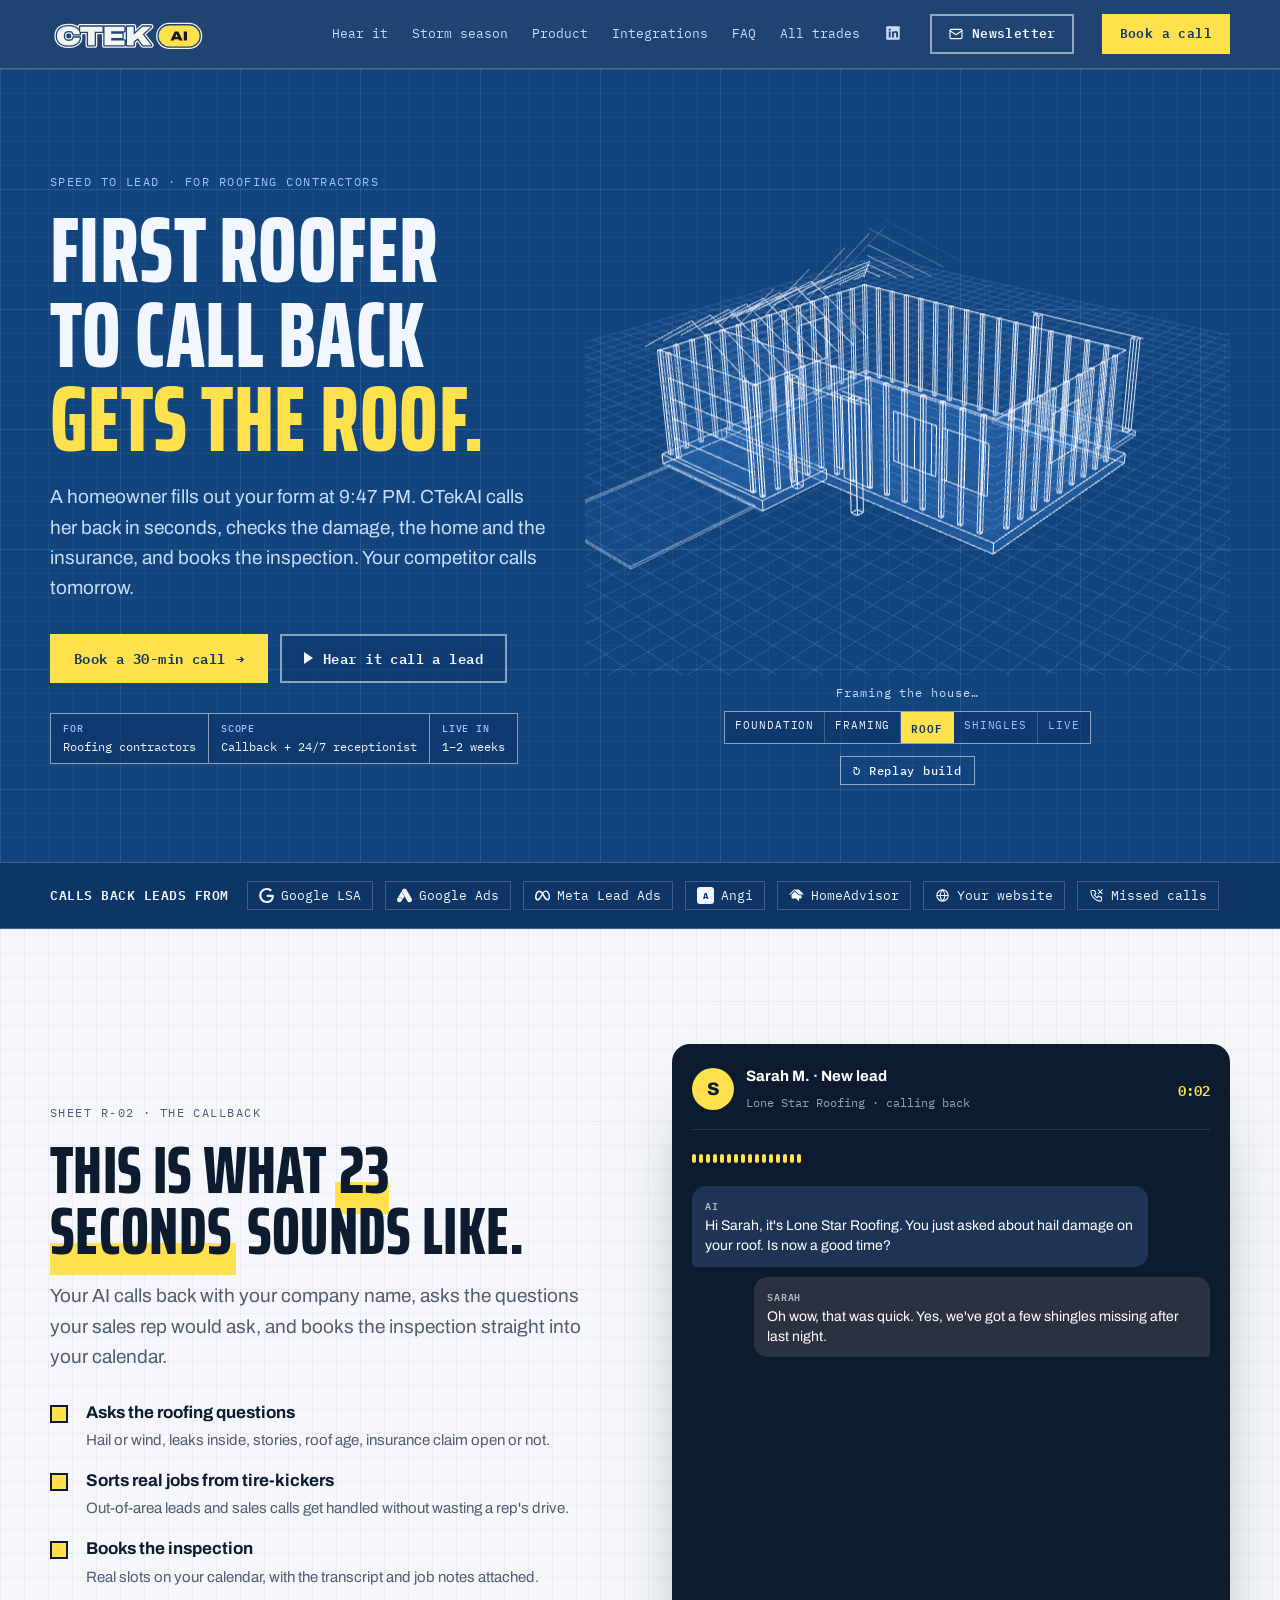
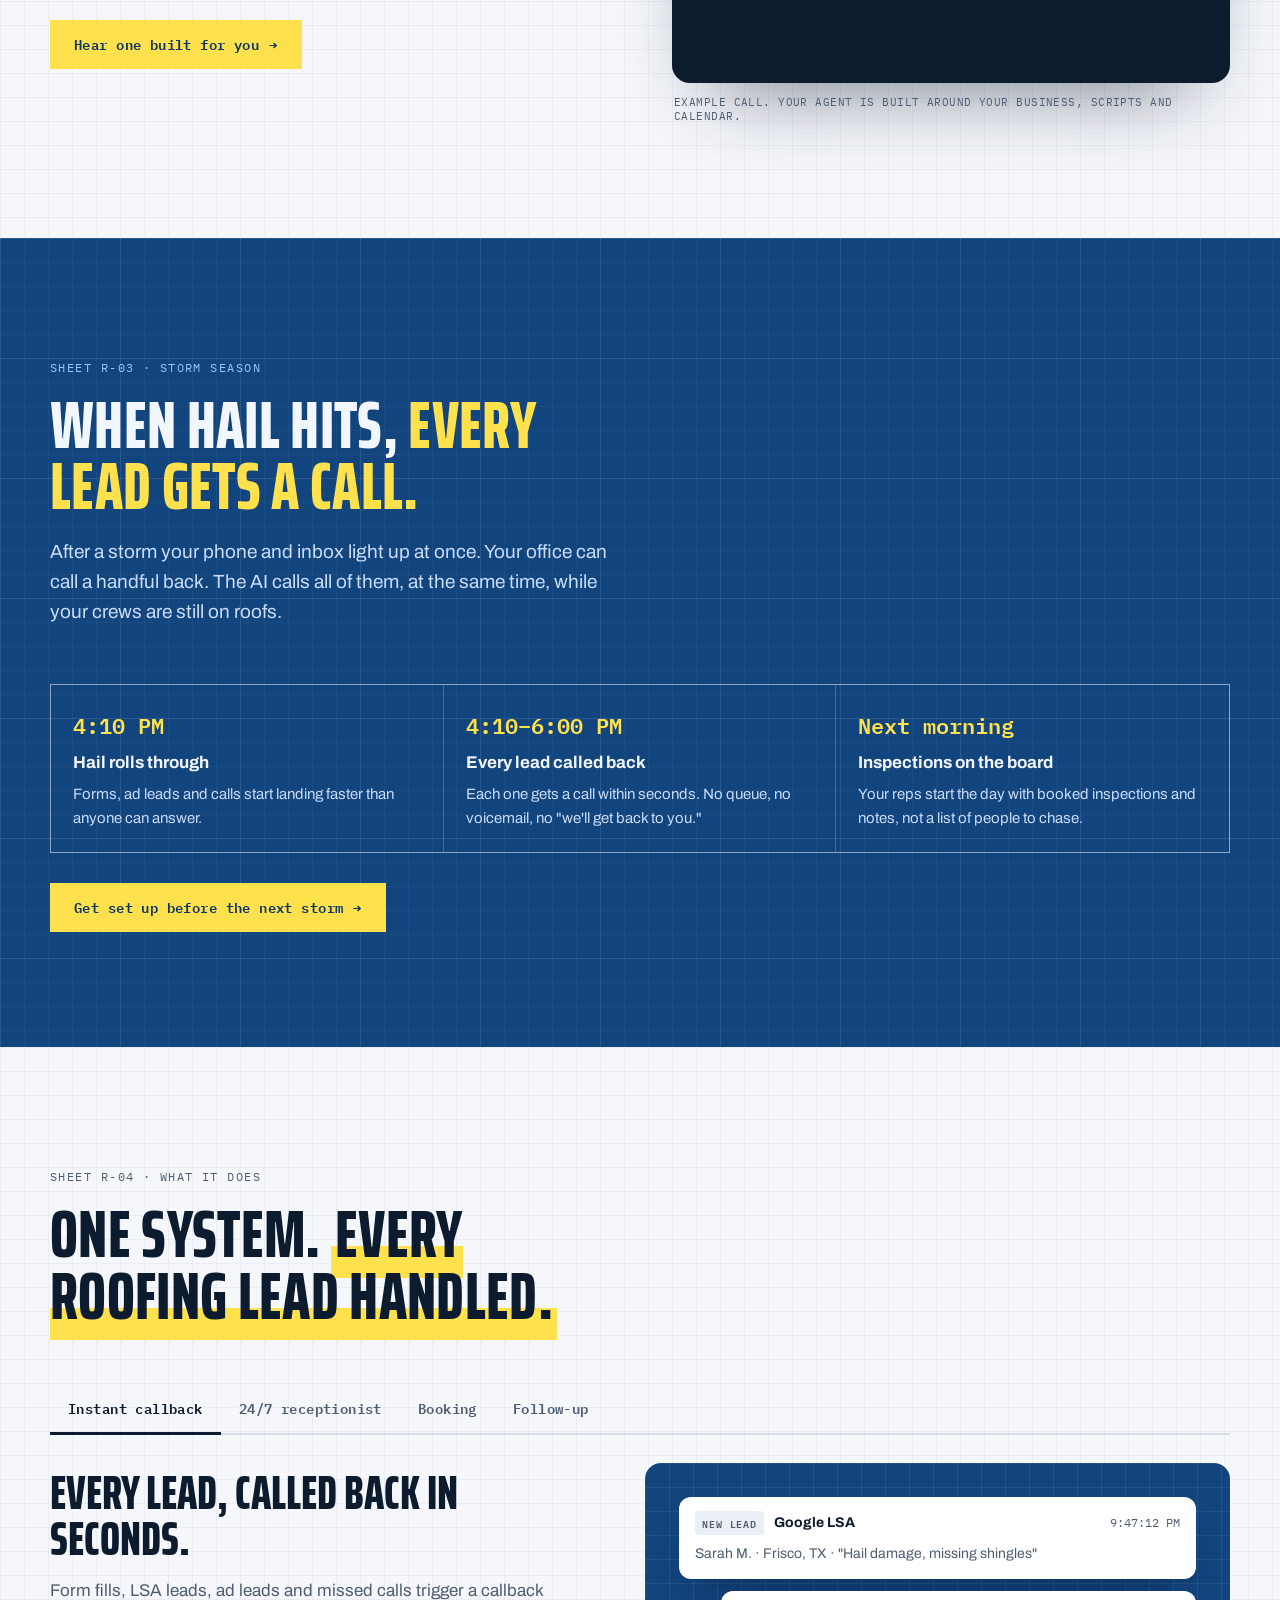
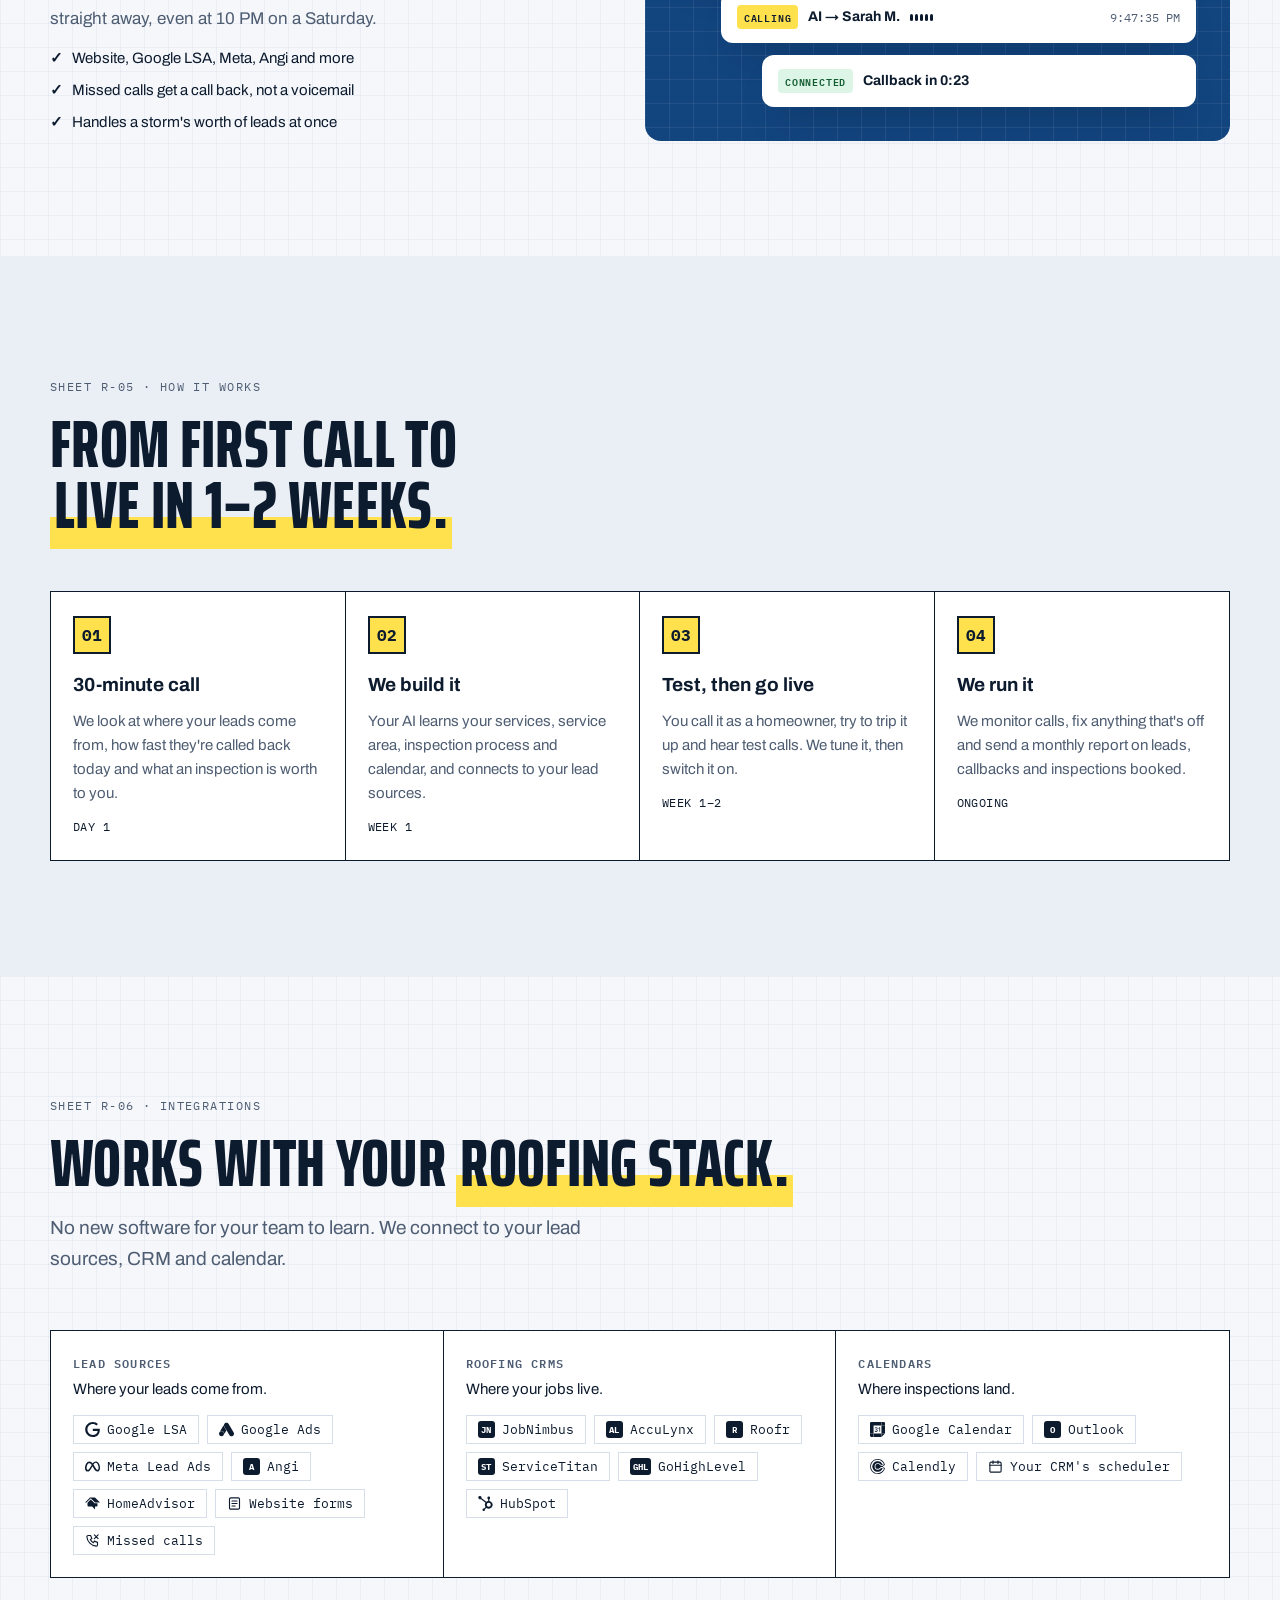
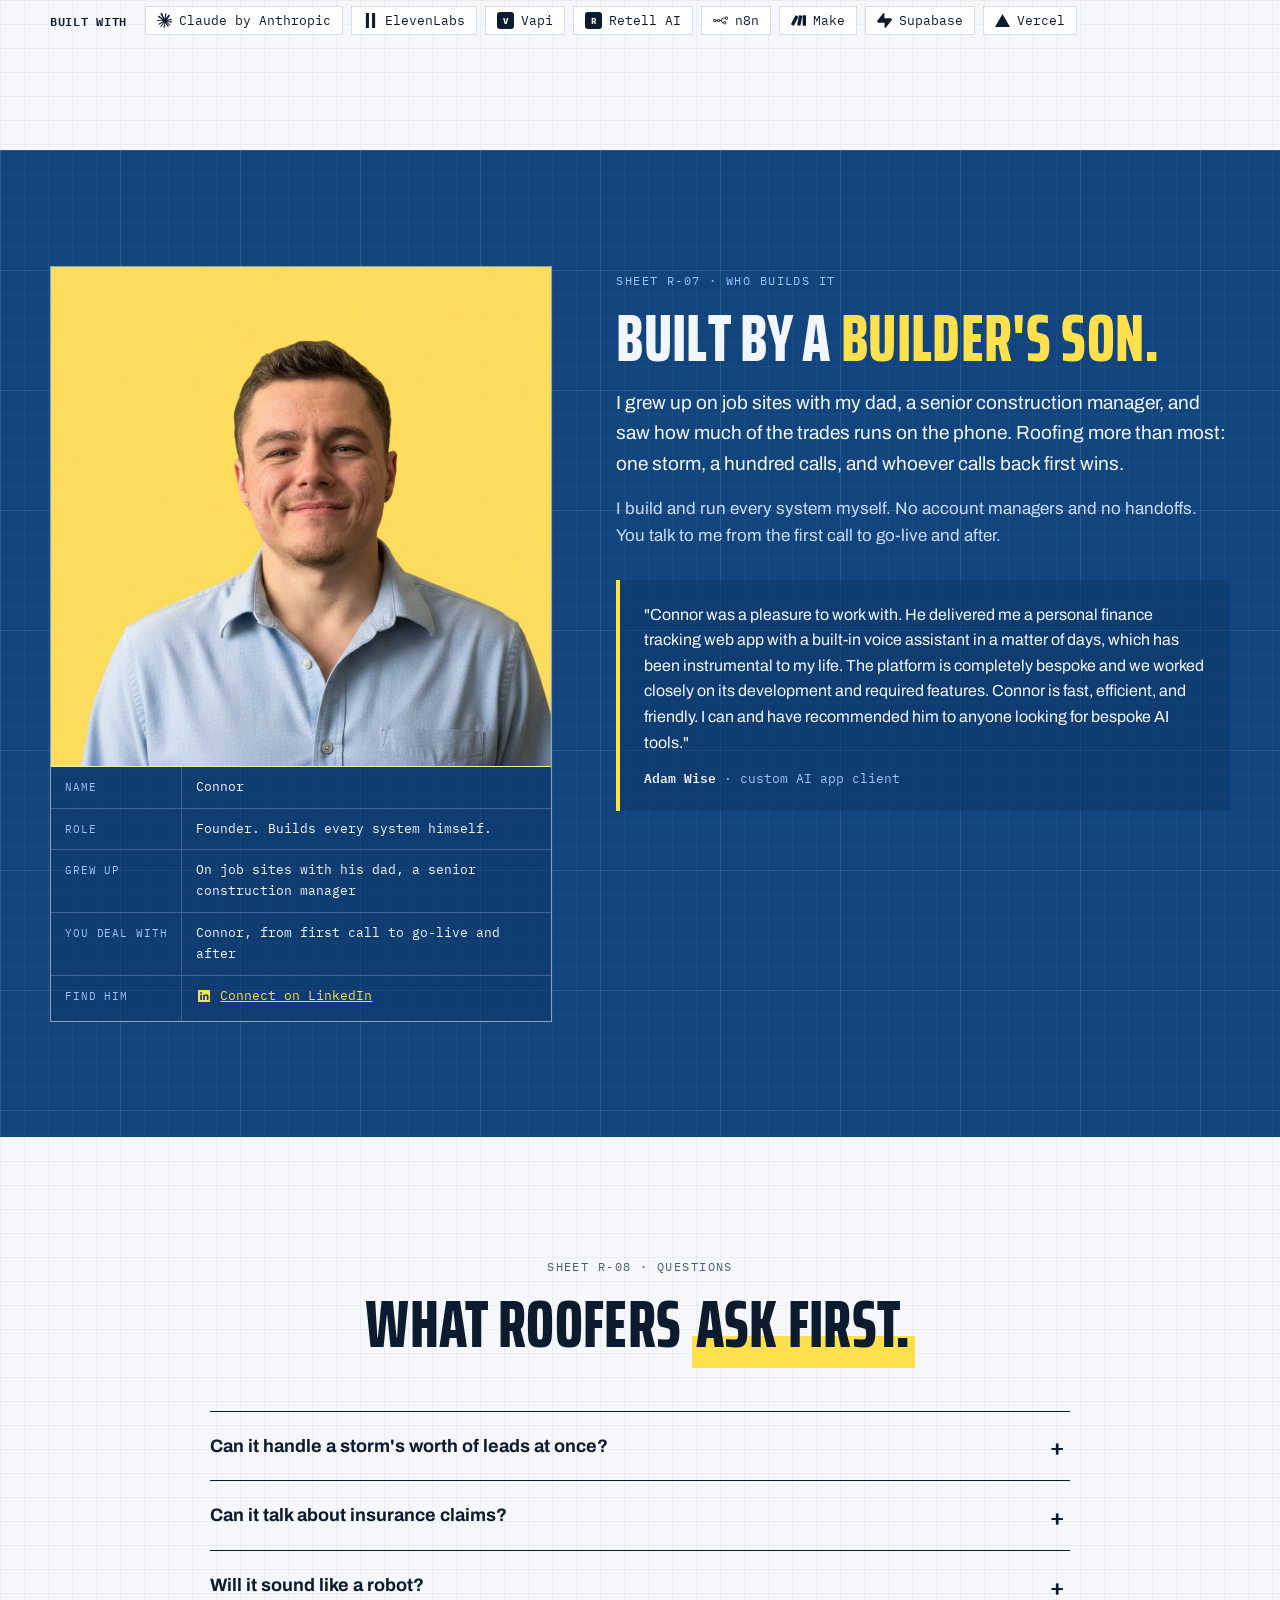
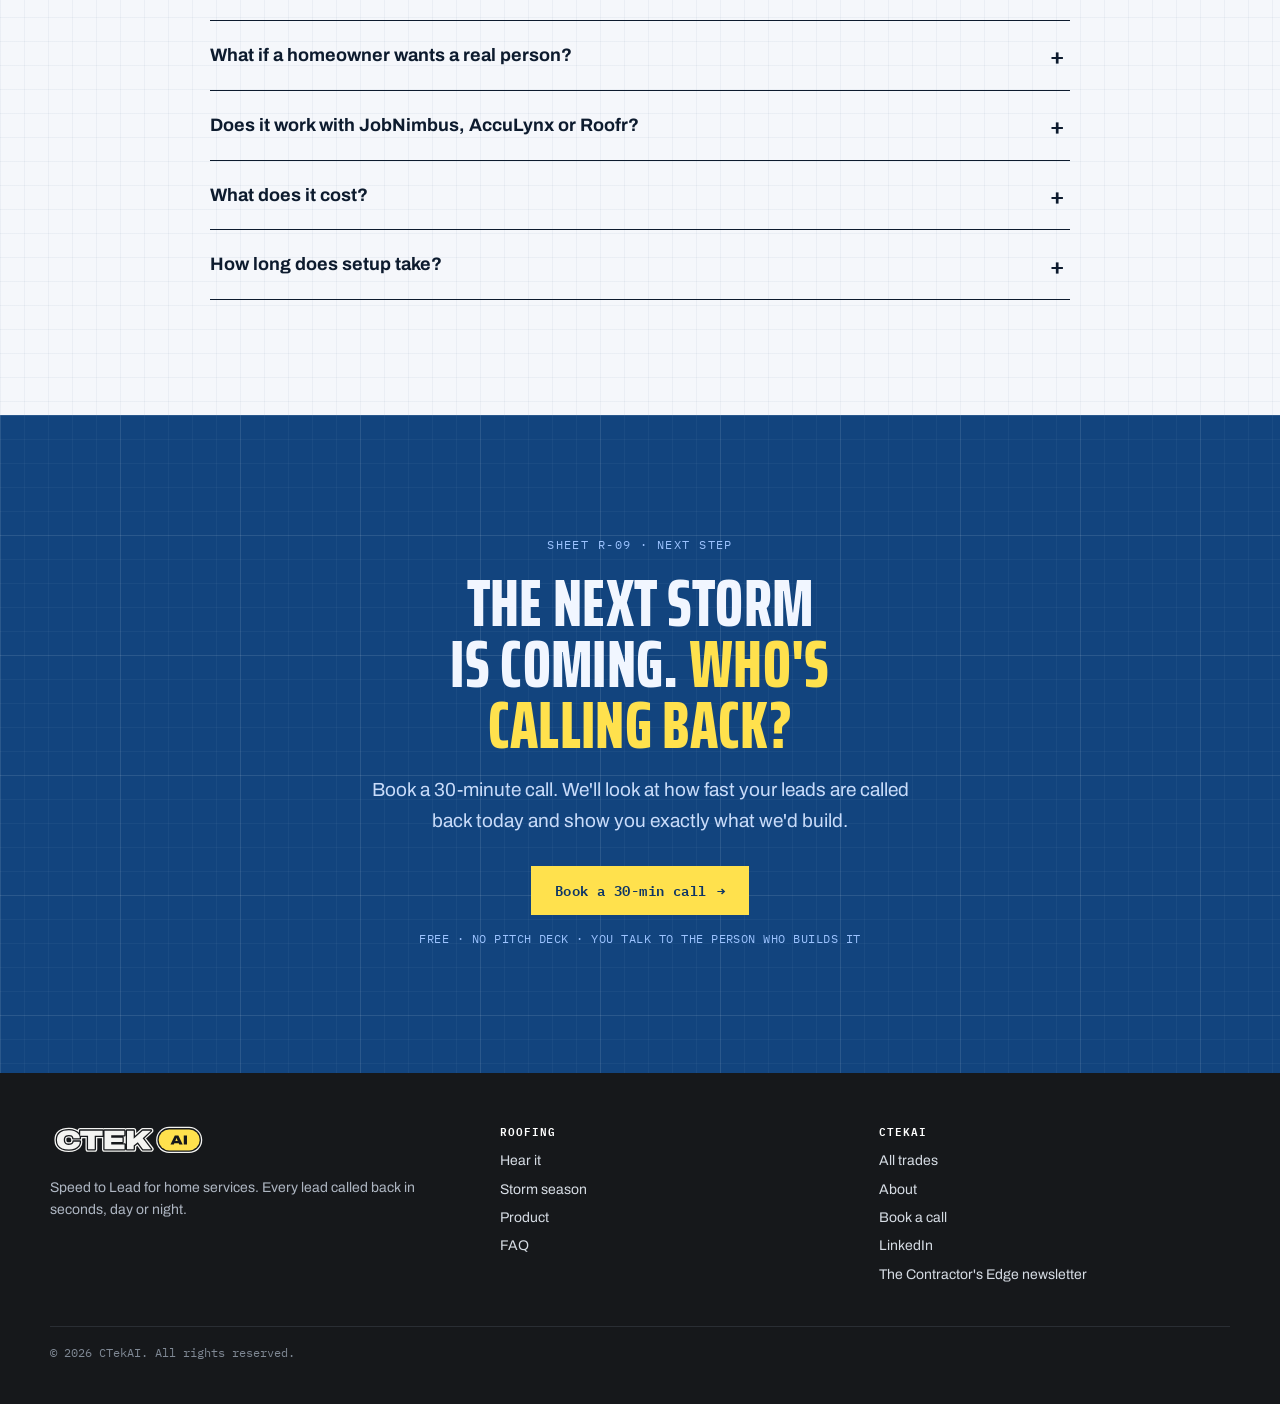
==== commit 5f78f718: "content: add newsletter and LinkedIn links Co-Authored-By: Claude Opus 5.5 <noreply@anthropic.com>" ====
--- a/roofing.html
+++ b/roofing.html
@@ -42,11 +42,11 @@
       <li><a href="#integrations">Integrations</a></li>
       <li><a href="#faq">FAQ</a></li>
       <li><a href="/">All trades</a></li>
-      <li class="nav-li"><a href="LINKEDIN_URL" target="_blank" rel="noopener" aria-label="Connor on LinkedIn"><svg class="ico" width="16" height="16" viewBox="0 0 24 24" aria-hidden="true"><path d="M4 3h16a1 1 0 0 1 1 1v16a1 1 0 0 1-1 1H4a1 1 0 0 1-1-1V4a1 1 0 0 1 1-1zm2.3 7v8h2.6v-8H6.3zm1.3-4a1.5 1.5 0 1 0 0 3 1.5 1.5 0 0 0 0-3zM10.6 10v8h2.6v-4.2c0-1.1.2-2.2 1.6-2.2 1.4 0 1.4 1.3 1.4 2.3V18h2.6v-4.6c0-2.3-.5-4-3.1-4-1.3 0-2.1.7-2.5 1.3V10h-2.6z"/></svg><span class="li-txt">LinkedIn</span></a></li>
-      <li class="mobile-cta news"><a href="NEWSLETTER_URL" target="_blank" rel="noopener"><svg class="ico line" width="16" height="16" viewBox="0 0 24 24" aria-hidden="true"><rect x="3" y="5" width="18" height="14" rx="2"/><path d="M3 7l9 6 9-6"/></svg>The Contractor's Edge newsletter<span class="count" data-subscribers="SUBSCRIBER_COUNT"></span></a></li>
+      <li class="nav-li"><a href="https://www.linkedin.com/in/connorpearce/" target="_blank" rel="noopener" aria-label="Connor on LinkedIn"><svg class="ico" width="16" height="16" viewBox="0 0 24 24" aria-hidden="true"><path d="M4 3h16a1 1 0 0 1 1 1v16a1 1 0 0 1-1 1H4a1 1 0 0 1-1-1V4a1 1 0 0 1 1-1zm2.3 7v8h2.6v-8H6.3zm1.3-4a1.5 1.5 0 1 0 0 3 1.5 1.5 0 0 0 0-3zM10.6 10v8h2.6v-4.2c0-1.1.2-2.2 1.6-2.2 1.4 0 1.4 1.3 1.4 2.3V18h2.6v-4.6c0-2.3-.5-4-3.1-4-1.3 0-2.1.7-2.5 1.3V10h-2.6z"/></svg><span class="li-txt">LinkedIn</span></a></li>
+      <li class="mobile-cta news"><a href="https://contractorsedge.beehiiv.com/subscribe" target="_blank" rel="noopener"><svg class="ico line" width="16" height="16" viewBox="0 0 24 24" aria-hidden="true"><rect x="3" y="5" width="18" height="14" rx="2"/><path d="M3 7l9 6 9-6"/></svg>The Contractor's Edge newsletter<span class="count" data-subscribers=""></span></a></li>
       <li class="mobile-cta"><a href="https://calendly.com/connor-ctekai/30min" target="_blank" rel="noopener">Book a 30-min call</a></li>
     </ul>
-    <a class="btn btn-news nav-cta" href="NEWSLETTER_URL" target="_blank" rel="noopener"><svg class="ico line" width="16" height="16" viewBox="0 0 24 24" aria-hidden="true"><rect x="3" y="5" width="18" height="14" rx="2"/><path d="M3 7l9 6 9-6"/></svg>Newsletter<span class="count" data-subscribers="SUBSCRIBER_COUNT"></span></a>
+    <a class="btn btn-news nav-cta" href="https://contractorsedge.beehiiv.com/subscribe" target="_blank" rel="noopener"><svg class="ico line" width="16" height="16" viewBox="0 0 24 24" aria-hidden="true"><rect x="3" y="5" width="18" height="14" rx="2"/><path d="M3 7l9 6 9-6"/></svg>Newsletter<span class="count" data-subscribers=""></span></a>
     <a class="btn btn-primary nav-cta" href="https://calendly.com/connor-ctekai/30min" target="_blank" rel="noopener">Book a call</a>
   </div>
 </header>
@@ -270,7 +270,7 @@
           <dt>Role</dt><dd>Founder. Builds every system himself.</dd>
           <dt>Grew up</dt><dd>On job sites with his dad, a senior construction manager</dd>
           <dt>You deal with</dt><dd>Connor, from first call to go-live and after</dd>
-          <dt>Find him</dt><dd><a class="li-link" href="LINKEDIN_URL" target="_blank" rel="noopener"><svg class="ico" width="16" height="16" viewBox="0 0 24 24" aria-hidden="true"><path d="M4 3h16a1 1 0 0 1 1 1v16a1 1 0 0 1-1 1H4a1 1 0 0 1-1-1V4a1 1 0 0 1 1-1zm2.3 7v8h2.6v-8H6.3zm1.3-4a1.5 1.5 0 1 0 0 3 1.5 1.5 0 0 0 0-3zM10.6 10v8h2.6v-4.2c0-1.1.2-2.2 1.6-2.2 1.4 0 1.4 1.3 1.4 2.3V18h2.6v-4.6c0-2.3-.5-4-3.1-4-1.3 0-2.1.7-2.5 1.3V10h-2.6z"/></svg>Connect on LinkedIn</a></dd>
+          <dt>Find him</dt><dd><a class="li-link" href="https://www.linkedin.com/in/connorpearce/" target="_blank" rel="noopener"><svg class="ico" width="16" height="16" viewBox="0 0 24 24" aria-hidden="true"><path d="M4 3h16a1 1 0 0 1 1 1v16a1 1 0 0 1-1 1H4a1 1 0 0 1-1-1V4a1 1 0 0 1 1-1zm2.3 7v8h2.6v-8H6.3zm1.3-4a1.5 1.5 0 1 0 0 3 1.5 1.5 0 0 0 0-3zM10.6 10v8h2.6v-4.2c0-1.1.2-2.2 1.6-2.2 1.4 0 1.4 1.3 1.4 2.3V18h2.6v-4.6c0-2.3-.5-4-3.1-4-1.3 0-2.1.7-2.5 1.3V10h-2.6z"/></svg>Connect on LinkedIn</a></dd>
         </dl>
       </div>
       <div class="story">
@@ -329,7 +329,7 @@
     </div>
     <div>
       <h4>CTekAI</h4>
-      <ul><li><a href="/">All trades</a></li><li><a href="/#about">About</a></li><li><a href="https://calendly.com/connor-ctekai/30min" target="_blank" rel="noopener">Book a call</a></li><li><a href="LINKEDIN_URL" target="_blank" rel="noopener">LinkedIn</a></li><li><a href="NEWSLETTER_URL" target="_blank" rel="noopener">The Contractor's Edge newsletter</a></li></ul>
+      <ul><li><a href="/">All trades</a></li><li><a href="/#about">About</a></li><li><a href="https://calendly.com/connor-ctekai/30min" target="_blank" rel="noopener">Book a call</a></li><li><a href="https://www.linkedin.com/in/connorpearce/" target="_blank" rel="noopener">LinkedIn</a></li><li><a href="https://contractorsedge.beehiiv.com/subscribe" target="_blank" rel="noopener">The Contractor's Edge newsletter</a></li></ul>
     </div>
     <p class="legal">© <span data-year>2026</span> CTekAI. All rights reserved.</p>
   </div>
